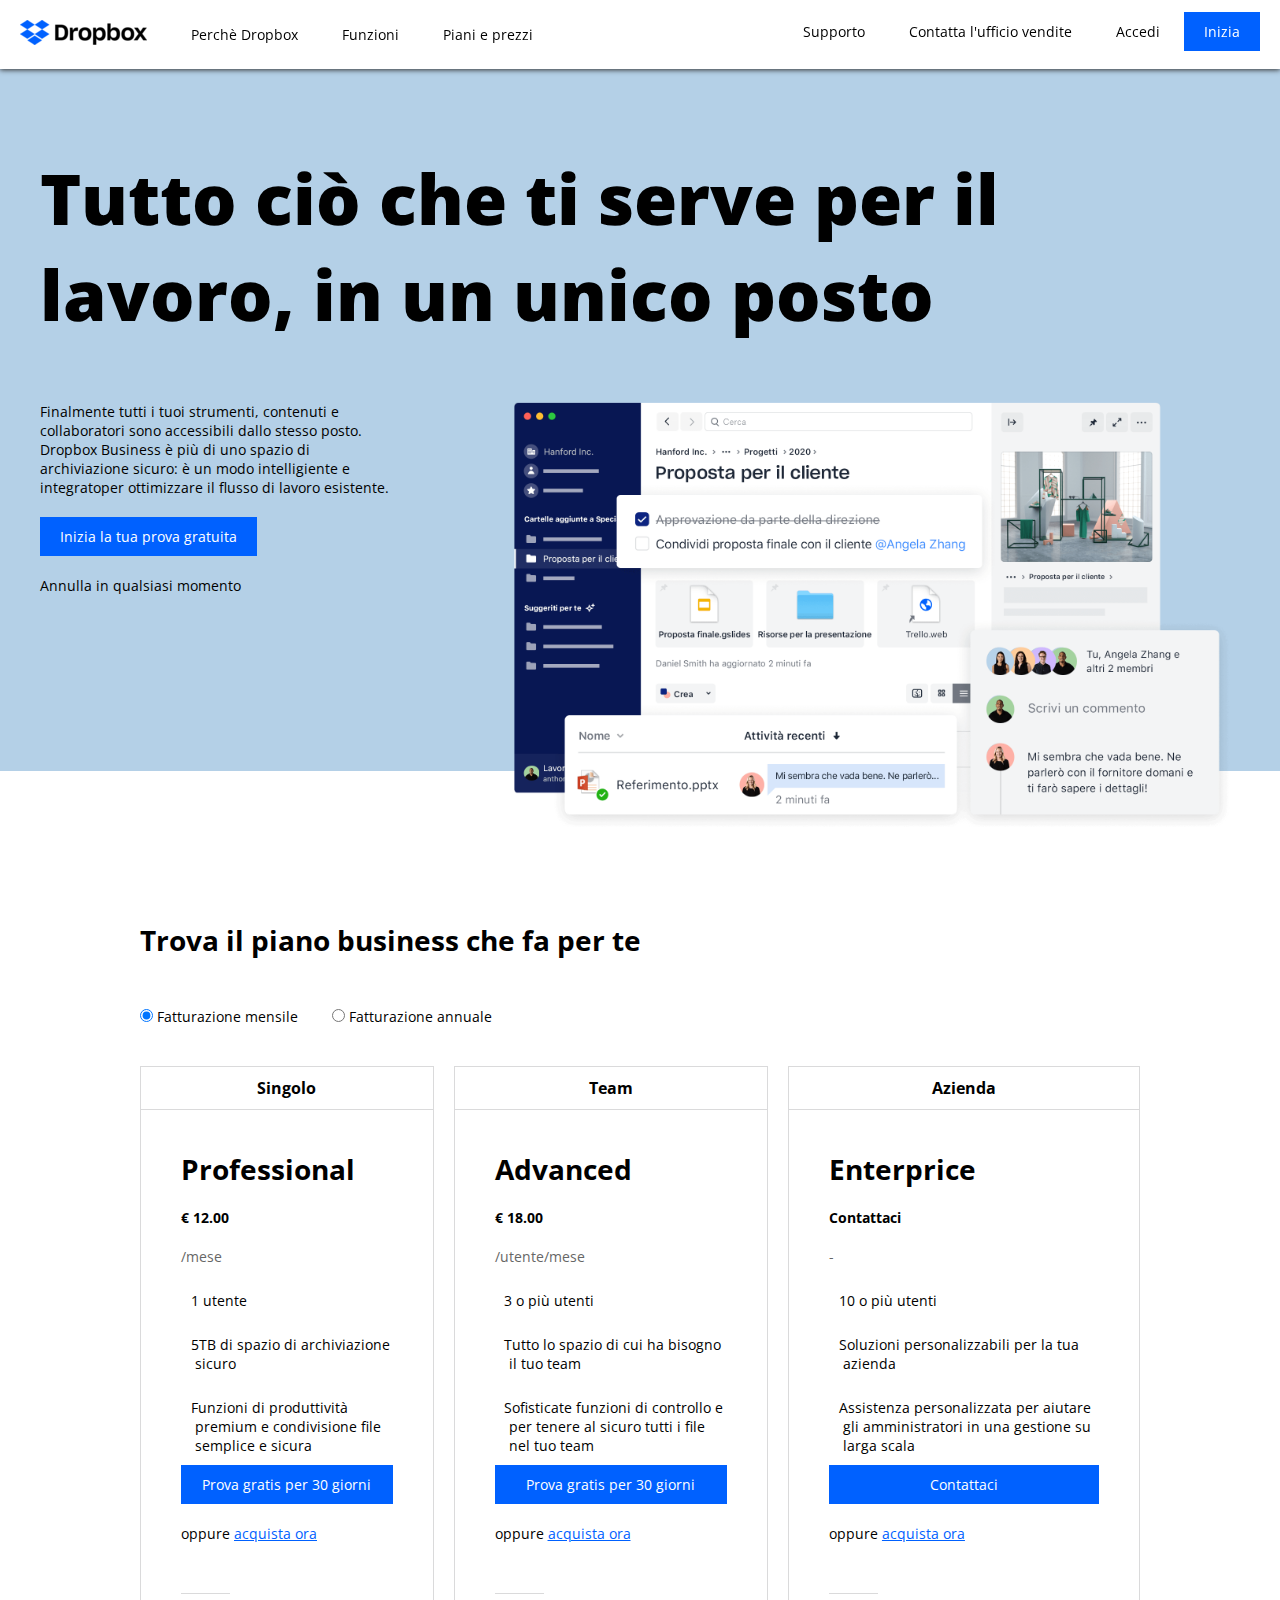
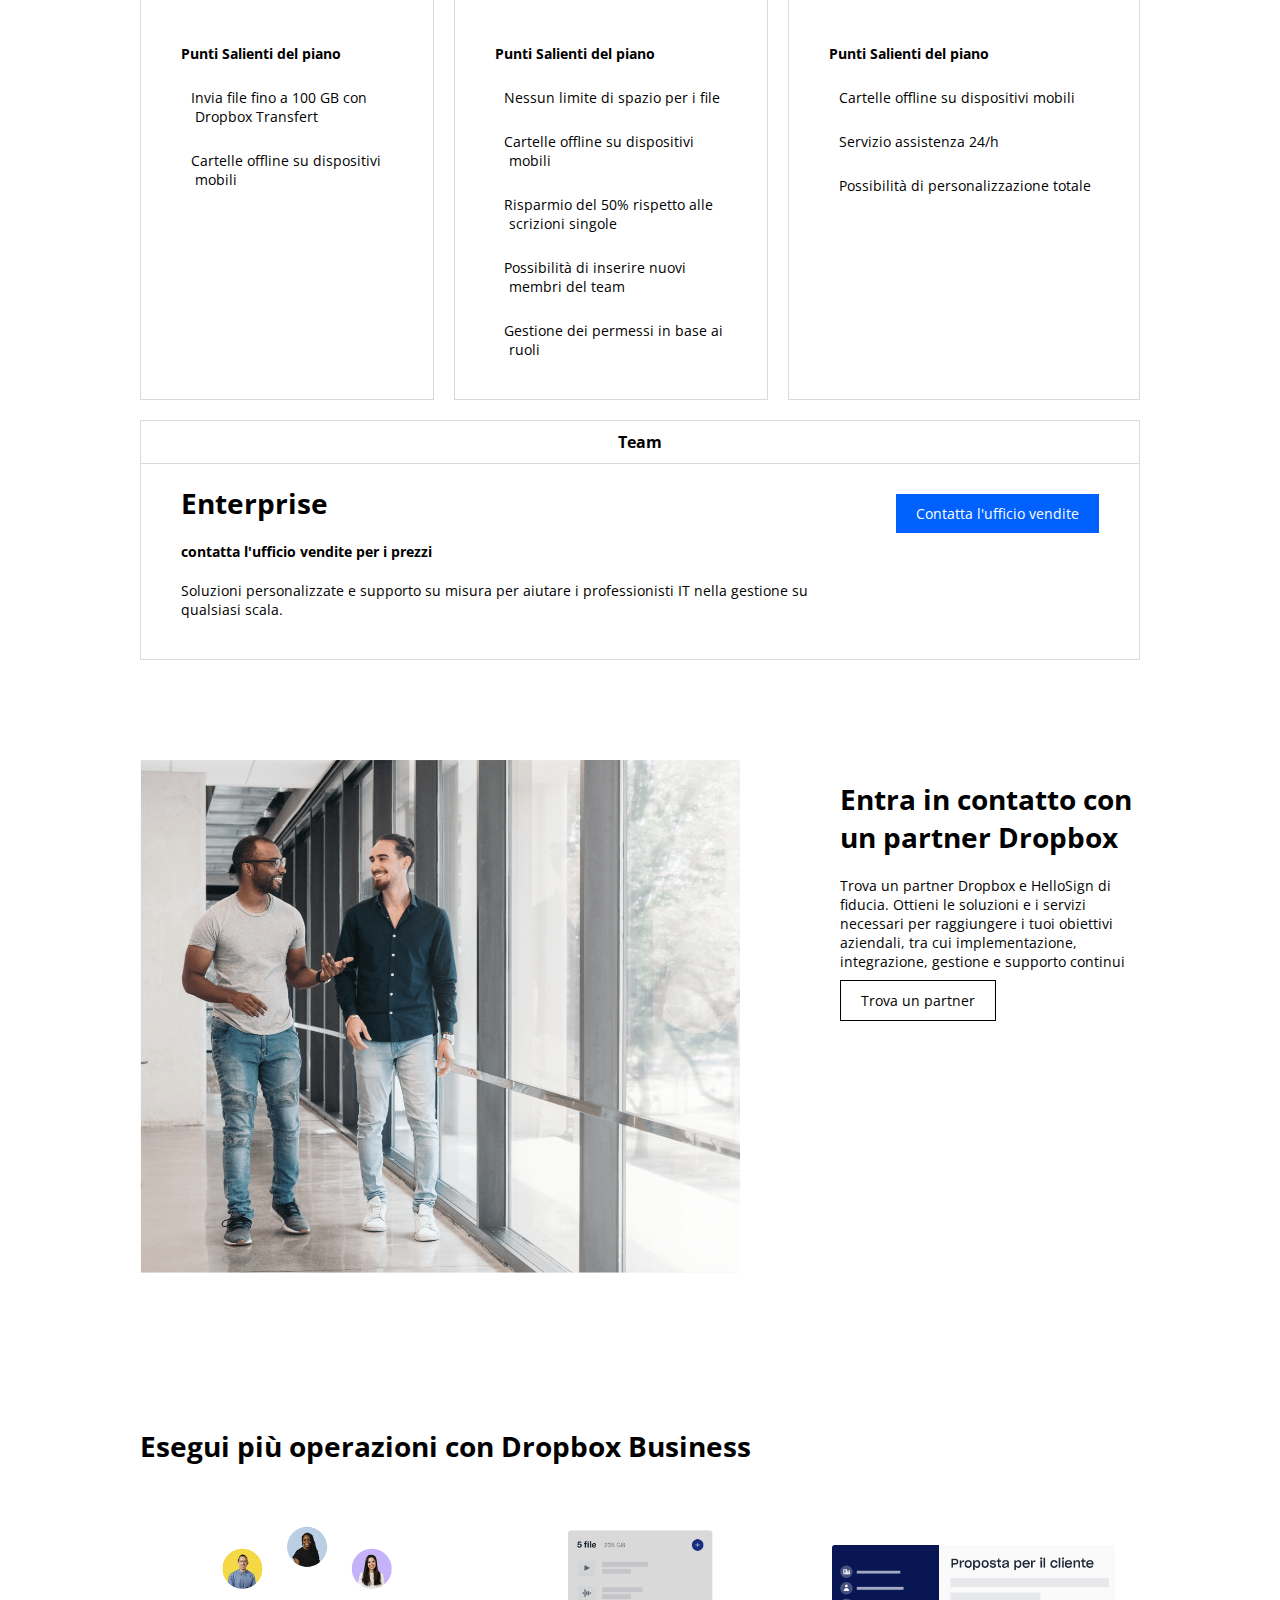
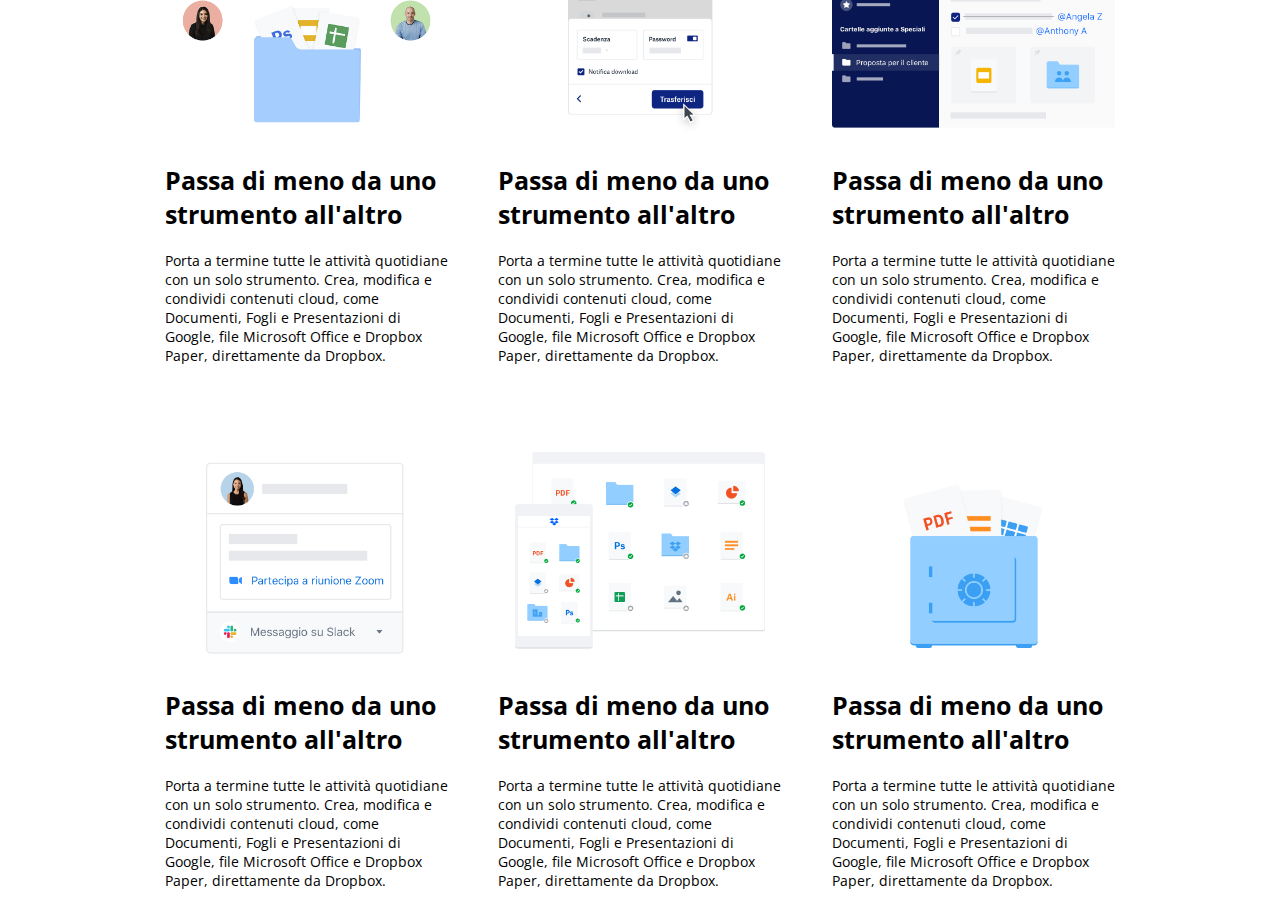
==== index.html @ 104b8f1f "second section completed" ====
<!DOCTYPE html>
<html lang="en">
<head>
    <meta charset="UTF-8">
    <meta name="viewport" content="width=device-width, initial-scale=1.0">
    <link rel="preconnect" href="https://fonts.googleapis.com">
<link rel="preconnect" href="https://fonts.gstatic.com" crossorigin>
<link href="https://fonts.googleapis.com/css2?family=Open+Sans:wght@400;500;700;800&display=swap" rel="stylesheet">
    <link rel="stylesheet" href="https://cdnjs.cloudflare.com/ajax/libs/font-awesome/6.4.2/css/all.min.css" integrity="sha512-z3gLpd7yknf1YoNbCzqRKc4qyor8gaKU1qmn+CShxbuBusANI9QpRohGBreCFkKxLhei6S9CQXFEbbKuqLg0DA==" crossorigin="anonymous" referrerpolicy="no-referrer" />
    <link rel="stylesheet" href="css/style.css">
    <title>Dropbox</title>
</head>

<body>
    <!-- header -->
    <header>
        <div class="head-wrapper f-row f-between">
            <!-- sezione sinistra dell'header -->
            <div>
                <a href="#" class="logo"><img src="img/logo-small.png" alt="Logo Dropbox"></a>
                <a href="#">Perchè Dropbox</a>
                <a href="#">Funzioni</a>
                <a href="#">Piani e prezzi</a>
            </div>       

            <!-- sezione destra dell'header -->
            <div>
                <a href="#">Supporto</a>
                <a href="#">Contatta l'ufficio vendite</a>
                <a href="#">Accedi</a>
                <a href="#" class="btn">Inizia</a>
            </div>
        </div>
    </header>

    <!-- main -->
    <main>
        <!-- hero -->
        <div class="hero-container">
            <div class="hero big-container">
                <!-- titolo -->
                <h1>
                    Tutto ciò che ti serve per il lavoro, in un unico posto
                </h1>
                <div class="f-row">
                    <!-- parte sinistra dell'hero -->
                    <div class="hero-left">
                        <p>
                            Finalmente tutti i tuoi strumenti, contenuti e collaboratori sono accessibili dallo stesso posto. Dropbox Business è più di uno spazio di archiviazione sicuro: è un modo intelligiente e integratoper ottimizzare il flusso di lavoro esistente.
                        </p>
                        <a href="#" class="btn">
                            Inizia la tua prova gratuita
                        </a><br>
                        <span>Annulla in qualsiasi momento</span><br>
                        <a href="#first-section" class="arrow"><i class="fa-solid fa-arrow-down"></i></a>
                    </div>
                    <!-- immagine -->
                    <div class="hero-right">
                        <img src="img/jumbo.png" alt="Screen Dropbox app">
                    </div>
                </div>
            </div>
        </div>
        <!-- prima section -->
        <section class="container mg-top" id="first-section">
            <h2>Trova il piano business che fa per te</h2>

            <input name="period" type="radio" id="mensile" checked>
            <label for="mensile">Fatturazione mensile</label>
            <input name="period" type="radio" id="annuale">
            <label for="annuale">Fatturazione annuale</label>

            <!-- piani di acquisto -->
            <div class="f-row f-between">
                <div class="piano-container">
                    <h3><i class="fa-solid fa-user"></i> Singolo</h3>
                    <div class="piano">
                        <h2>Professional</h2>
                        <strong>&euro; 12.00</strong>
                        <span class="text-grey">/mese</span>
                        <span class="indent"><i class="fa-solid fa-user"></i> 1 utente</span>
                        <span class="indent"><i class="fa-solid fa-folder"></i> 5TB di spazio di archiviazione sicuro</span>
                        <span class="indent"><i class="fa-solid fa-share-nodes"></i> Funzioni di produttività premium e condivisione file semplice e sicura</span>
                        <a href="#" class="btn">Prova gratis per 30 giorni</a>
                        <span class="bord-bot">oppure</span> <a href="#">acquista ora</a>
                        <strong class="salienti">Punti Salienti del piano</strong>
                        <ul>
                            <li class="indent"><i class="fa-solid fa-check"></i> Invia file fino a 100 GB con Dropbox Transfert</li>
                            <li class="indent"><i class="fa-solid fa-check"></i> Cartelle offline su dispositivi mobili</li>
                        </ul>
                    </div>
                </div>
                <div class="piano-container middle">
                    <h3><i class="fa-solid fa-users"></i> Team</h3>
                    <div class="piano">
                        <h2>Advanced</h2>
                        <strong>&euro; 18.00</strong>
                        <span class="text-grey">/utente/mese</span>
                        <span class="indent"><i class="fa-solid fa-users"></i> 3 o più utenti</span>
                        <span class="indent"><i class="fa-solid fa-folder"></i> Tutto lo spazio di cui ha bisogno il tuo team</span>
                        <span class="indent"><i class="fa-solid fa-share-nodes"></i> Sofisticate funzioni di controllo e per tenere al sicuro tutti i file nel tuo team</span>
                        <a href="#" class="btn">Prova gratis per 30 giorni</a>
                        <span class="bord-bot">oppure</span> <a href="#">acquista ora</a>
                        <strong class="salienti">Punti Salienti del piano</strong>
                        <ul>
                            <li class="indent"><i class="fa-solid fa-check"></i> Nessun limite di spazio per i file</li>
                            <li class="indent"><i class="fa-solid fa-check"></i> Cartelle offline su dispositivi mobili</li>
                            <li class="indent"><i class="fa-solid fa-check"></i> Risparmio del 50% rispetto alle scrizioni singole</li>
                            <li class="indent"><i class="fa-solid fa-check"></i> Possibilità di inserire nuovi membri del team</li>
                            <li class="indent"><i class="fa-solid fa-check"></i> Gestione dei permessi in base ai ruoli</li>
                        </ul>
                    </div>
                </div>
                <div class="piano-container">
                    <h3><i class="fa-solid fa-building"></i> Azienda</h3>
                    <div class="piano">
                        <h2>Enterprice</h2>
                        <strong>Contattaci</strong>
                        <span class="text-grey">-</span>
                        <span class="indent"><i class="fa-solid fa-user"></i> 10 o più utenti</span>
                        <span class="indent"><i class="fa-solid fa-folder"></i> Soluzioni personalizzabili per la tua azienda</span>
                        <span class="indent"><i class="fa-solid fa-share-nodes"></i> Assistenza personalizzata per aiutare gli amministratori in una gestione su larga scala</span>
                        <a href="#" class="btn">Contattaci</a>
                        <span class="bord-bot">oppure</span> <a href="#">acquista ora</a>
                        <strong class="salienti">Punti Salienti del piano</strong>
                        <ul>
                            <li class="indent"><i class="fa-solid fa-check"></i> Cartelle offline su dispositivi mobili</li>
                            <li class="indent"><i class="fa-solid fa-check"></i> Servizio assistenza 24/h</li>
                            <li class="indent"><i class="fa-solid fa-check"></i> Possibilità di personalizzazione totale</li>
                        </ul>
                    </div>
                </div>
            </div>
            <div class="piano-container long-piano-container">
                <h3><i class="fa-solid fa-building"></i> Team</h3>
                <div class="piano long-piano">
                    <div class="f-row">
                        <div class="left-between">
                            <h2>Enterprise</h2>
                            <strong>contatta l'ufficio vendite per i prezzi</strong>
                            <p>Soluzioni personalizzate e supporto su misura per aiutare i professionisti IT nella gestione su qualsiasi scala.</p>
                        
                        </div>
                        <a href="#" class="btn" id="team-btn">Contatta l'ufficio vendite</a>
                    </div>
                    
                </div>
            </div>

            <div class="first-sec-bottom f-row f-between">
                <div class="img-cont">
                    <img src="img/partner.png" alt="partner">
                </div>

                <div class="text-cont">
                    <h3>Entra in contatto con un partner Dropbox</h3>
                    <p>Trova un partner Dropbox e HelloSign di fiducia. Ottieni le soluzioni e i servizi necessari per raggiungere i tuoi obiettivi aziendali, tra cui implementazione, integrazione, gestione e supporto continui</p>
                    <a href="#" class="white-btn">Trova un partner</a>
                </div>
            </div>
        </section>
        <!-- seconda section -->
        <section class="container mg-top" id="second-section">
            <h2>Esegui più operazioni con Dropbox Business</h2>

            <div class="f-row f-center">
                <div class="card-container">
                    <div class="card">
                        <img src="img/business-feature-switching-tools.png" alt="immagine più strumenti">
                        <h3>Passa di meno da uno strumento all'altro</h3>
                        <p>Porta a termine tutte le attività quotidiane con un solo strumento. Crea, modifica e condividi contenuti cloud, come Documenti, Fogli e Presentazioni di Google, file Microsoft Office e Dropbox Paper, direttamente da Dropbox.</p>
                    </div>
                </div>
                <div class="card-container">
                    <div class="card">
                        <img src="img/business-feature-send-files-it.png" alt="immagine invio file">
                        <h3>Passa di meno da uno strumento all'altro</h3>
                        <p>Porta a termine tutte le attività quotidiane con un solo strumento. Crea, modifica e condividi contenuti cloud, come Documenti, Fogli e Presentazioni di Google, file Microsoft Office e Dropbox Paper, direttamente da Dropbox.</p>
                    </div>
                </div>
                <div class="card-container">
                    <div class="card">
                        <img src="img/business-feature-coordinate-it.png" alt="immagine funzionalità">
                        <h3>Passa di meno da uno strumento all'altro</h3>
                        <p>Porta a termine tutte le attività quotidiane con un solo strumento. Crea, modifica e condividi contenuti cloud, come Documenti, Fogli e Presentazioni di Google, file Microsoft Office e Dropbox Paper, direttamente da Dropbox.</p>
                    </div>
                </div>
                <div class="card-container">
                    <div class="card">
                        <img src="img/business-feature-integrations-it.png" alt="immagine integrazione">
                        <h3>Passa di meno da uno strumento all'altro</h3>
                        <p>Porta a termine tutte le attività quotidiane con un solo strumento. Crea, modifica e condividi contenuti cloud, come Documenti, Fogli e Presentazioni di Google, file Microsoft Office e Dropbox Paper, direttamente da Dropbox.</p>
                    </div>
                </div>
                <div class="card-container">
                    <div class="card">
                        <img src="img/business-feature-multi-device.png" alt="immagine più dispositivi">
                        <h3>Passa di meno da uno strumento all'altro</h3>
                        <p>Porta a termine tutte le attività quotidiane con un solo strumento. Crea, modifica e condividi contenuti cloud, come Documenti, Fogli e Presentazioni di Google, file Microsoft Office e Dropbox Paper, direttamente da Dropbox.</p>
                    </div>
                </div>
                <div class="card-container">
                    <div class="card">
                        <img src="img/business-feature-security.png" alt="immagine sicurezza">
                        <h3>Passa di meno da uno strumento all'altro</h3>
                        <p>Porta a termine tutte le attività quotidiane con un solo strumento. Crea, modifica e condividi contenuti cloud, come Documenti, Fogli e Presentazioni di Google, file Microsoft Office e Dropbox Paper, direttamente da Dropbox.</p>
                    </div>
                </div>
            </div>
        </section>
    </main>

    <footer>

    </footer>
</body>

</html>
---- css/style.css ----
:root{
    --color-button: #0061ff ;
    --color-button-hover: #0057e5;
    --color-white: #fff ;
    --color-white-hover: #f2eee8 ;
    --color-black: #000 ;
    --color-secondary: #b4d0e7 ;

    /* color companies */

    --color--comp-1: #a2d39b ;
    --color-comp-1-bord: #d1e9cd ;
    --color--comp-2: #61082b ;
    --color--comp-2-bord: #d3115c ;
    --color--comp-3: #0093ce ;
    --color--comp-3-bord: #00aef4 ;
    --color--comp-4: #ff1c1c ;
    --color--comp-4-bord: #b21313 ;
    --color--comp-5: #d5001f ;
    --color--comp-5-bord: #d5001f ;
    --color--comp-6: #b4d0e7 ;
    --color--comp-6-bord: #8ca2b3 ;
    --color--comp-7: #0d2481 ;
    --color--comp-7-bord: #0d2481 ;
    --color--comp-8: #ffd830 ;
    --color--comp-8-bord: #ccac26 ;
}

*{
    margin: 0;
    padding: 0;
    box-sizing: border-box;
}

html{
    scroll-behavior: smooth;
}

/* flex utility */

.f-row{
    display: flex;
    flex-flow: row wrap;
}

.f-column{
    display: flex;
    flex-flow: column wrap;
}

.f-between{
    justify-content: space-between;
}

.f-center{
    justify-content: center;
    align-items: center;
    align-content: center;
}

.f-start{
    align-items: flex-start;
    align-content: flex-start;
}

/* content utility */

body{
    font-family: 'Open Sans', sans-serif;
    font-size: 14px;
    color: var(--color-black);
}

.big-container{
    max-width: 1200px;
    margin: 0 auto;
}

.container{
    max-width: 1000px;
    margin: 0 auto;
}

.btn{
    padding: 10px 20px;
    background-color: var(--color-button);
    color: var(--color-white);
}

.white-btn{
    padding: 10px 20px;
    background-color: var(--color-white);
    color: var(--color-black);
    border: 1px solid var(--color-black);
}

.white-btn:hover{
    background-color: var(--color-white-hover);
}

.btn:hover{
    background-color: var(--color-button-hover);
}

a{
    cursor: pointer;
    text-decoration: none;
}

/* content */

/* header */

.head-wrapper{
    position: fixed;
    top: 0;
    padding: 20px;
    background-color: var(--color-white);
    width: 100%;
    z-index: 1000;
    box-shadow: 0 1px 5px rgb(51, 51, 51);
}

.logo:hover{
    background-color: var(--color-white);
}

.logo{
    vertical-align: middle;
    padding-left: 0;
}

header a {
    vertical-align: middle;
    color: var(--color-black);
    padding: 10px 20px;
}

header a:hover{
    background-color: var(--color-white-hover);
}

/* main */

.mg-top{
    margin-top: 150px;
}

/* inizio hero */

.hero-container{
    padding-top: 150px;
    background-color: var(--color-secondary);
}

.hero h1{
    font-size: 5em;
    font-weight: 800;
}

.hero-left{
    width: 30%;
    position: relative;
}

.hero-right{
    width: 70%;
    text-align: right;
}

.hero img{
    width: 90%;
    position: relative;
    top: 60px;
}

.hero p{
    padding: 60px 0 30px;
}

.hero span{
    display: block;
    margin-top: 30px;
}

.arrow{
    font-size: 3em;
    color: var(--color-black);
    position: absolute;
    left: 0;
    bottom: 0;
}

/* fine hero */

/* inizio prima section */

    section h2{
        font-size: 2em;
    }

    #first-section input{
        margin-top: 50px;
    }

    #first-section label{
        padding-right: 30px;
        padding-bottom: 40px;
        display: inline-block;
    }

    #first-section>div{
        flex-wrap: nowrap;
    }

    .piano{
        padding: 20px 40px 40px 40px;
    }

    .piano-container{
        border: 1px solid #dadadb;
    }

    .piano-container.middle{
        margin: 0 20px;
    }

    .piano-container h3{
        border-bottom: 1px solid #dadadb;    
        text-align: center;
        padding: 10px;
    }

    .piano *, .piano .btn{
        display: block;
        padding-top: 20px;
    }

    .piano .btn{
        padding-top: 10px;
        margin-top: 10px;
    }

    .piano li i{
        color: var(--color-button);
    }

    .piano .text-grey{
        color: #666;
    }

    .piano .indent{
        text-indent: -0.6em;
        padding-left: 1em;
    }

    .piano ul{
        padding: 0;
    }

    .piano i, .bord-bot{
        display: inline-block;
    }

    .piano a{
        display: inline-block;
        text-decoration: underline;
        color: var(--color-button);
    }

    .piano .btn{
        color: var(--color-white);
        text-align: center;
        text-decoration: none;
    }

    .piano .bord-bot{
        border-bottom: 1px solid #dadadb;
        padding-bottom: 50px;
    }

    .piano .salienti{
        margin-top: 30px;
    }

    #team-btn{
        display: inline-block;
    }

    .piano .f-row{
        display: flex;
        justify-content: space-between;
        align-items: flex-start;
        align-content: flex-start;
    }

    .long-piano-container{
        margin: 20px 0;
    }

    .long-piano h2, .long-piano div{
        padding-top: 0;
    }

    .long-piano .left-between{
        width: 70%;
    }

    .first-sec-bottom{
        margin-top: 100px;
    }

    .first-sec-bottom .img-cont{
        width: 60%;
    }

    .first-sec-bottom .text-cont{
        width: 30%;
    }

    .first-sec-bottom img{
        width: 100%;
    }

    .first-sec-bottom h3{
        font-size: 2em;
    }

    .first-sec-bottom .text-cont *{
        margin: 20px 0;
    }

/* fine prima section */

/* inizio seconda section */

#second-section .card-container{
    width: calc(100% / 3);
    padding: 25px;
    min-width: 320px;
}

#second-section .card *{
    margin-top: 20px;
}

#second-section .card img{
    width: 100%;
}

#second-section .card h3{
    font-size: 1.8em;
}

/* fine seconda section */

/* footer */
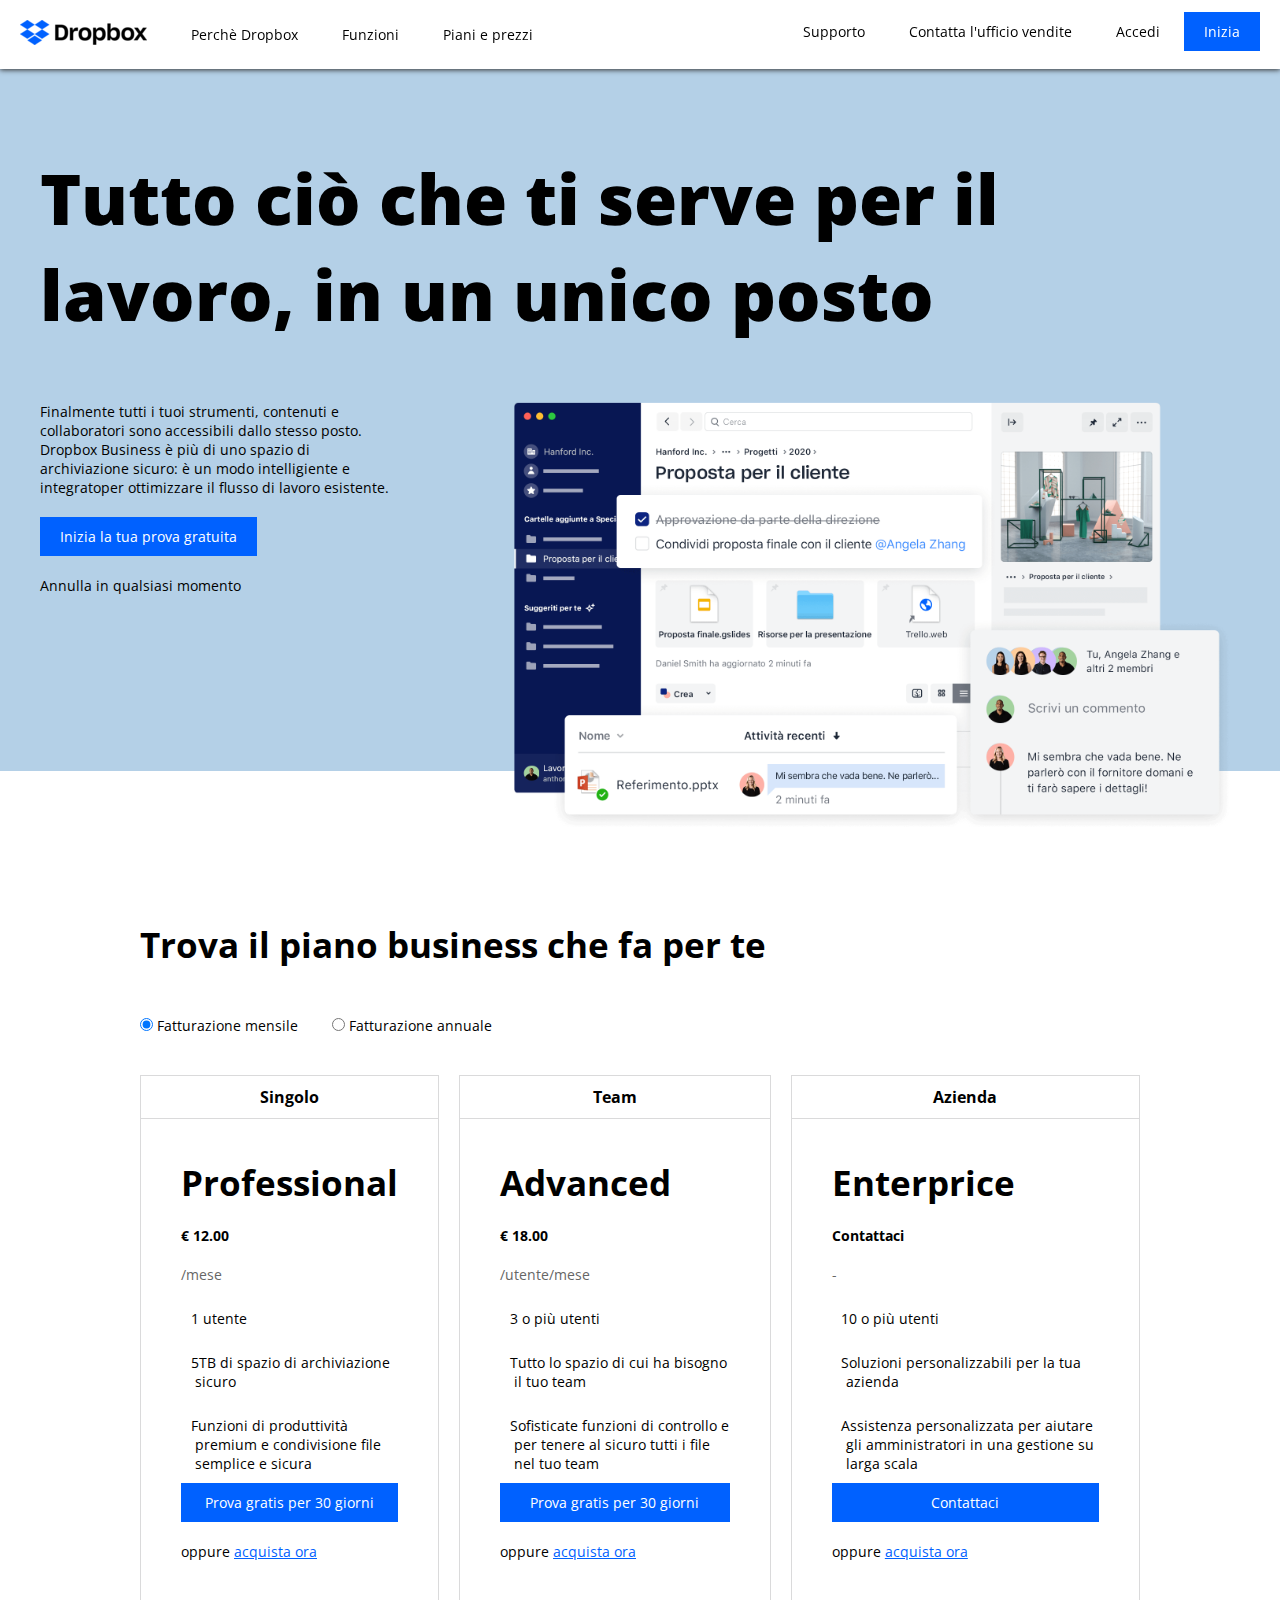
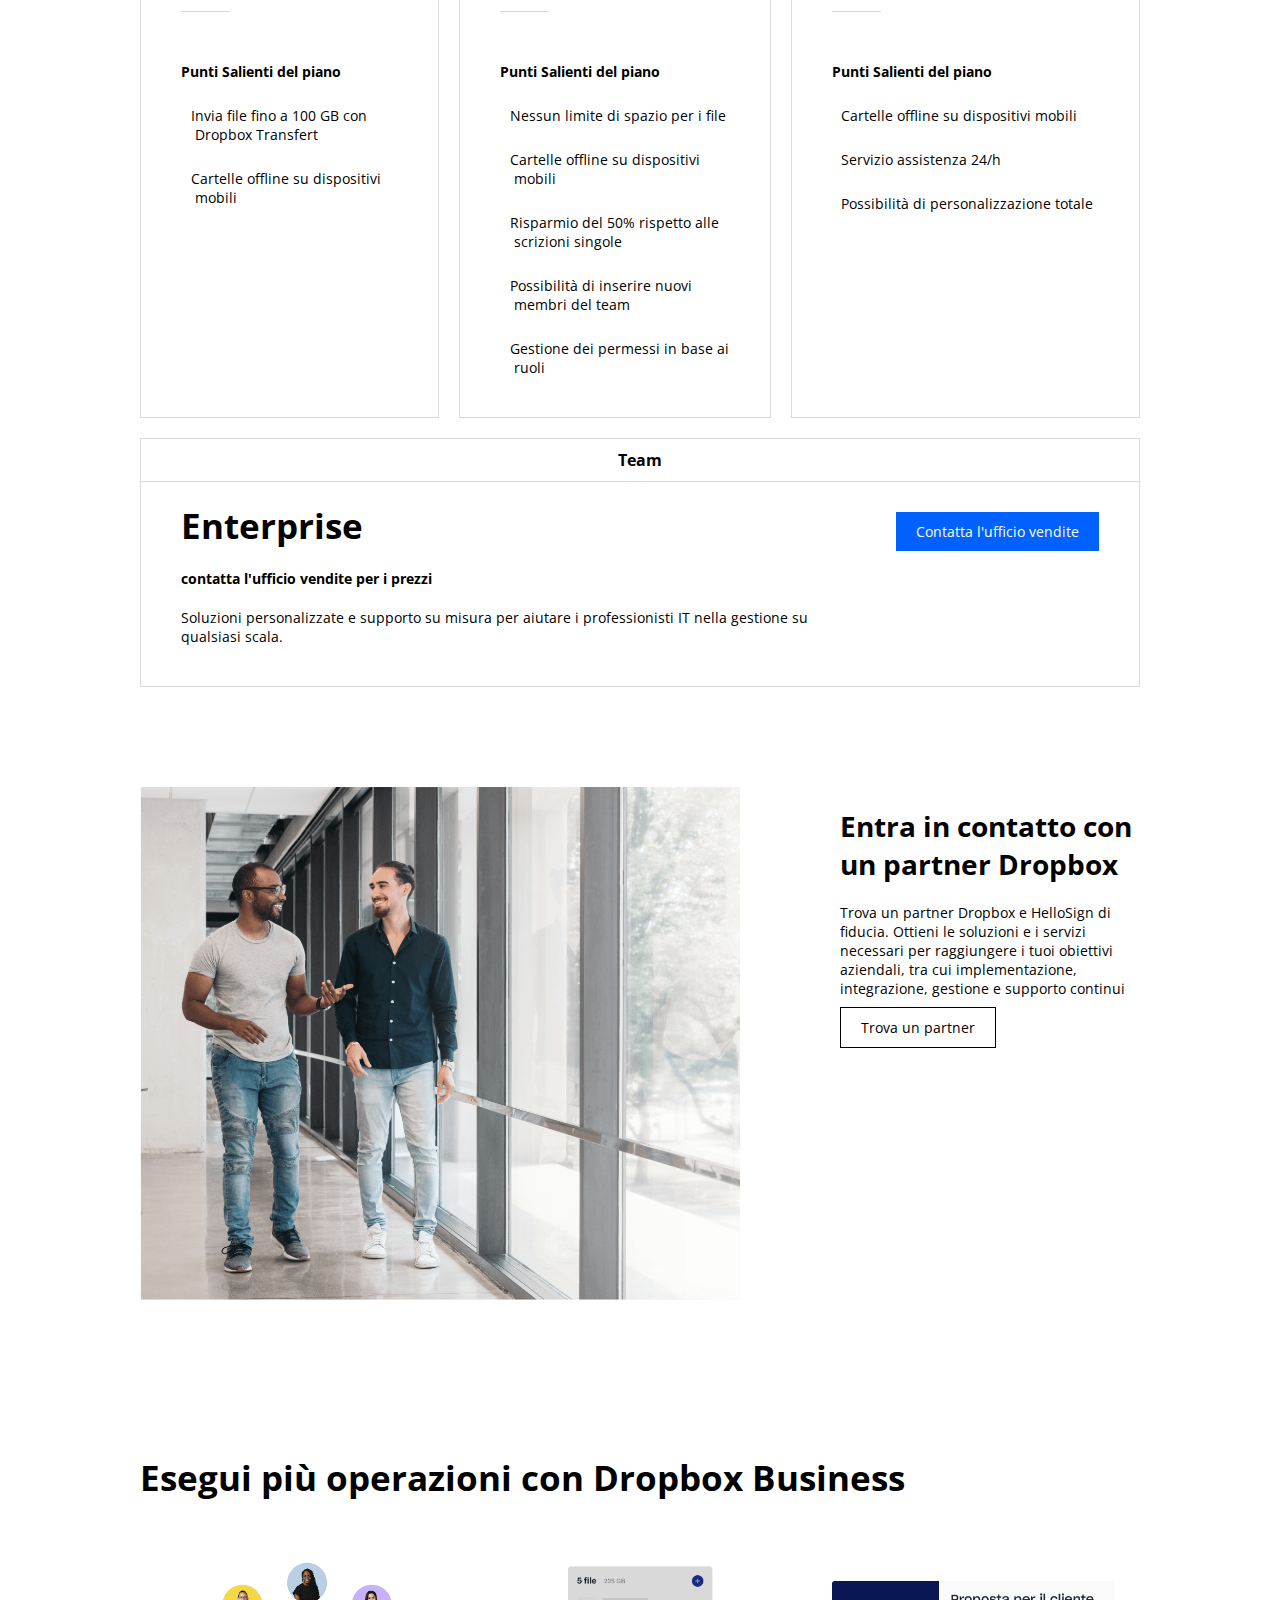
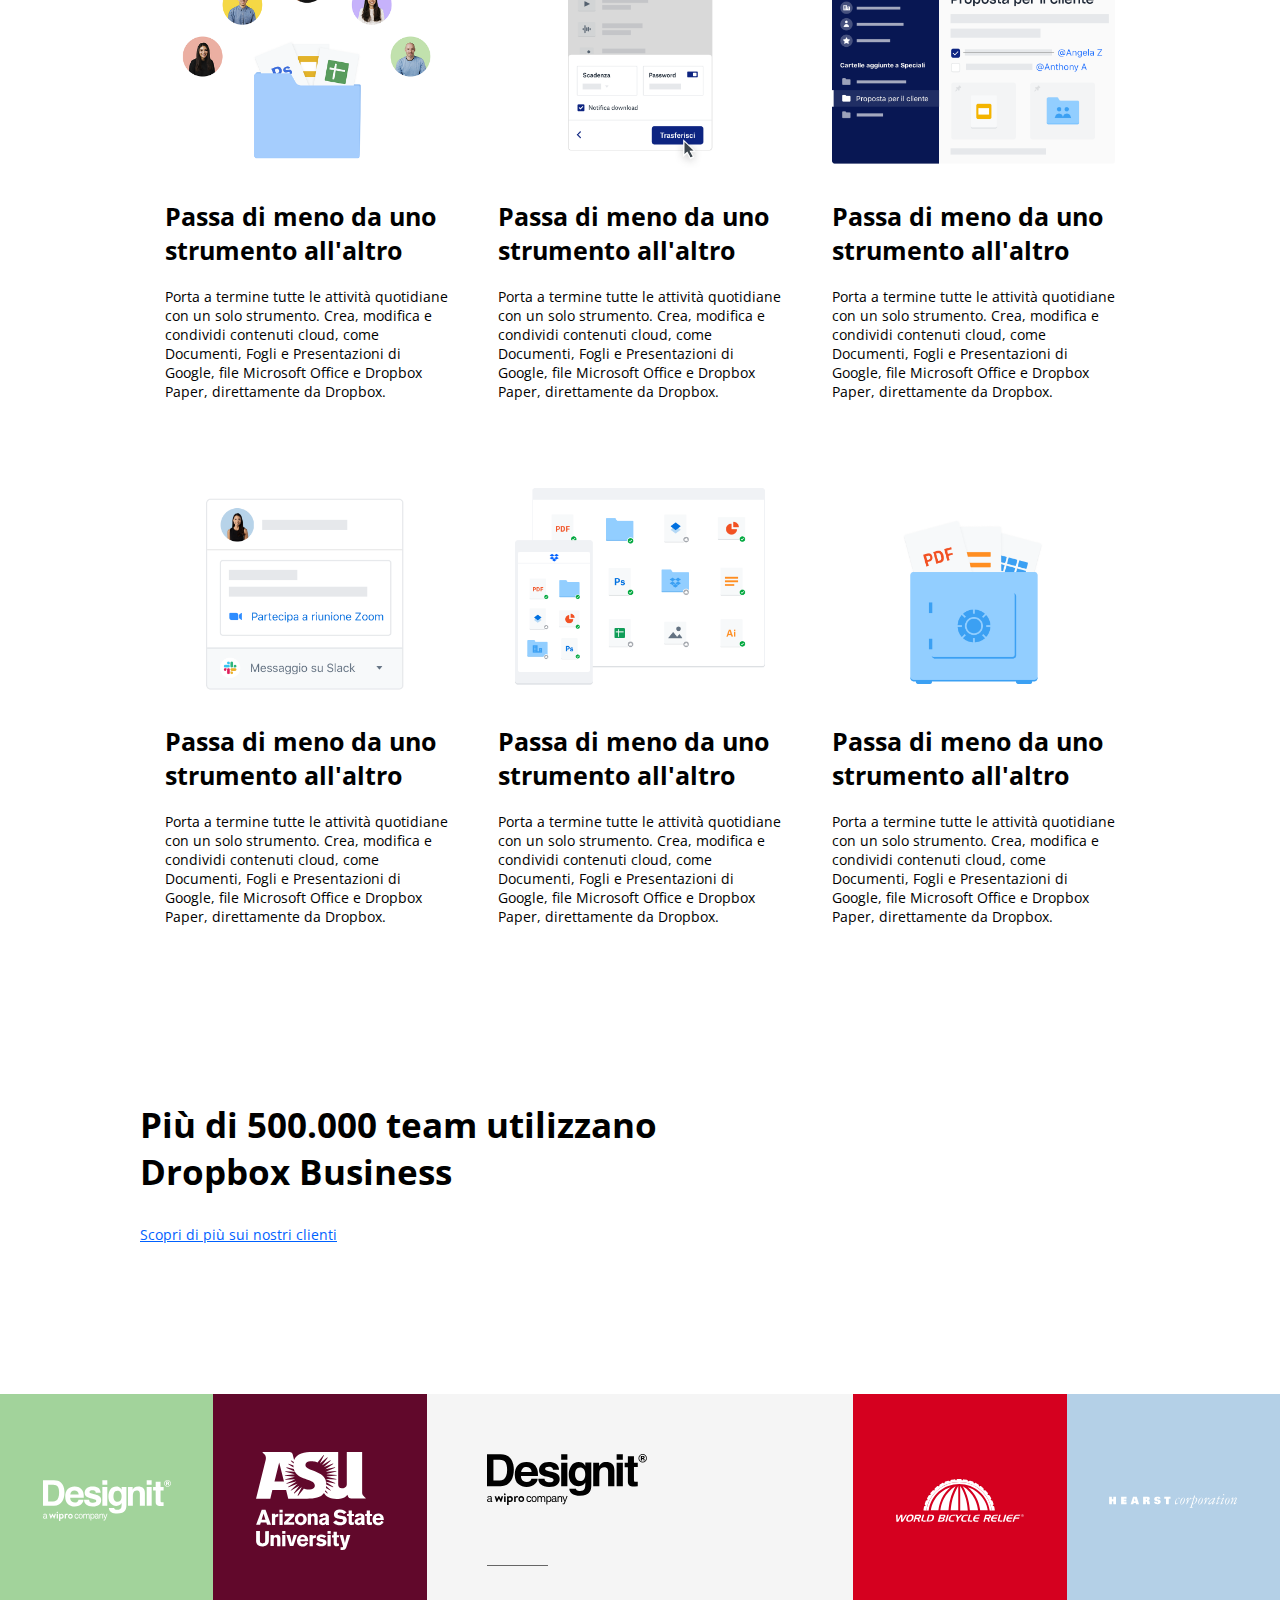
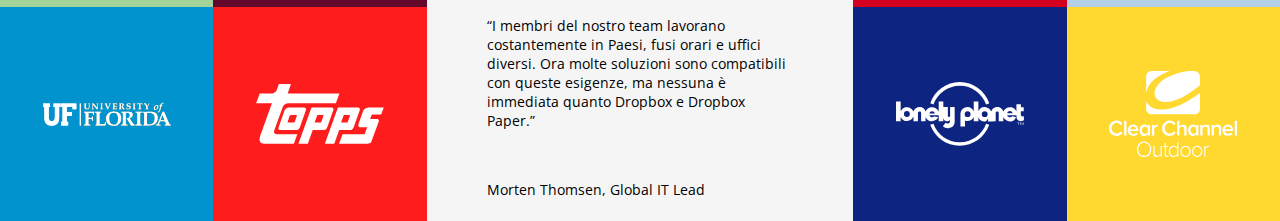
==== commit 9abdbd9c: "fourth section completed" ====
--- a/index.html
+++ b/index.html
@@ -208,6 +208,35 @@
                 </div>
             </div>
         </section>
+        <!-- terza section -->
+        <section class="container mg-top" id="third-section">
+            <h2>Più di 500.000 team utilizzano Dropbox Business</h2>
+
+            <a href="#fourth-section">Scopri di più sui nostri clienti</a>
+        </section>
+        <!-- quarta section (quella coi quadratoni) -->
+        <section class="mg-top" id="fourth-section">
+            <div class="f-row f-center">
+                <div class="comp-wrapper f-row">
+                    <div class="company f-row f-center" id="comp-1"><img src="img/designit.svg" alt="designit logo"></div>
+                    <div class="company f-row f-center" id="comp-2"><img src="img/arizona_state_university.svg" alt="ASU logo"></div>
+                    <div class="company f-row f-center" id="comp-3"><img src="img/university_of_florida.svg" alt="UF logo"></div>
+                    <div class="company f-row f-center" id="comp-4"><img src="img/topps.svg" alt="topps logo"></div>
+                </div>
+                <div class="comp-wrapper comp-center">
+                    <h2><img src="img/designit.svg" alt="Logo compagnia"></h2>
+                    <div class="hr"></div>
+                    <p>“I membri del nostro team lavorano costantemente in Paesi, fusi orari e uffici diversi. Ora molte soluzioni sono compatibili con queste esigenze, ma nessuna è immediata quanto Dropbox e Dropbox Paper.”</p>
+                    <span>Morten Thomsen, Global IT Lead</span>
+                </div>
+                <div class="comp-wrapper f-row">
+                    <div class="company f-row f-center" id="comp-5"><img src="img/world_bicycle_relief.svg" alt="world_bicycle_relief logo"></div>
+                    <div class="company f-row f-center" id="comp-6"><img src="img/hearst_corp.svg" alt="hearst_corp logo"></div>
+                    <div class="company f-row f-center" id="comp-7"><img src="img/lonely_planet.svg" alt="lonely_planet logo"></div>
+                    <div class="company f-row f-center" id="comp-8"><img src="img/clear_channel.svg" alt="clear_channel"></div>
+                </div>
+            </div>
+        </section>
     </main>
 
     <footer>
--- a/css/style.css
+++ b/css/style.css
@@ -17,11 +17,11 @@
     --color--comp-4: #ff1c1c ;
     --color--comp-4-bord: #b21313 ;
     --color--comp-5: #d5001f ;
-    --color--comp-5-bord: #d5001f ;
+    --color--comp-5-bord: #880013 ;
     --color--comp-6: #b4d0e7 ;
     --color--comp-6-bord: #8ca2b3 ;
     --color--comp-7: #0d2481 ;
-    --color--comp-7-bord: #0d2481 ;
+    --color--comp-7-bord: #050e34 ;
     --color--comp-8: #ffd830 ;
     --color--comp-8-bord: #ccac26 ;
 }
@@ -146,6 +146,10 @@
     margin-top: 150px;
 }
 
+main h2{
+    font-size: 2.5em;
+}
+
 /* inizio hero */
 
 .hero-container{
@@ -195,10 +199,6 @@
 
 /* inizio prima section */
 
-    section h2{
-        font-size: 2em;
-    }
-
     #first-section input{
         margin-top: 50px;
     }
@@ -354,4 +354,134 @@
 
 /* fine seconda section */
 
+/* inizio terza section */
+
+#third-section h2{
+    width: 60%;
+}
+
+#third-section a{
+    color: var(--color-button);
+    text-decoration: underline;
+    padding-top: 30px;
+    display: block;
+}
+
+/* fine terza section */
+
+/* inizio quarta section */
+
+#fourth-section .comp-wrapper{
+    width: calc(100% / 3);
+    height: calc(100vw / 3);
+}
+
+#fourth-section .company{
+    width: 50%;
+    height: 50%;
+}
+
+#fourth-section .company img{
+    width: 60%;
+    fill: var(--color-white);
+}
+
+#fourth-section .company img{
+    filter: invert(100%)
+}
+
+#fourth-section .company:hover{
+  cursor: pointer;
+}
+/* colori compagnie (con hover) */
+
+.company#comp-1{
+    background-color: var(--color--comp-1);
+}
+
+.company#comp-1:hover{
+    border: 10px solid var(--color-comp-1-bord);
+}
+ 
+.company#comp-2{
+    background-color: var(--color--comp-2);
+}
+
+.company#comp-2:hover{
+    border: 10px solid var(--color--comp-2-bord);
+}
+ 
+.company#comp-3{
+    background-color: var(--color--comp-3);
+}
+
+.company#comp-3:hover{
+    border: 10px solid var(--color--comp-3-bord);
+}
+ 
+.company#comp-4{
+    background-color: var(--color--comp-4);
+}
+
+.company#comp-4:hover{
+    border: 10px solid var(--color--comp-4-bord);
+}
+ 
+.company#comp-5{
+    background-color: var(--color--comp-5);
+}
+
+.company#comp-5:hover{
+    border: 10px solid var(--color--comp-5-bord);
+}
+ 
+.company#comp-6{
+    background-color: var(--color--comp-6);
+}
+
+.company#comp-6:hover{
+    border: 10px solid var(--color--comp-6-bord);
+}
+ 
+.company#comp-7{
+    background-color: var(--color--comp-7);
+}
+
+.company#comp-7:hover{
+    border: 10px solid var(--color--comp-7-bord);
+}
+ 
+.company#comp-8{
+    background-color: var(--color--comp-8);
+}
+
+.company#comp-8:hover{
+    border: 10px solid var(--color--comp-8-bord);
+}
+
+/* fine colori compagnie */
+
+#fourth-section .comp-center{
+    padding: 60px;
+    background-color: #f5f5f5;
+    overflow-y: auto;
+}
+
+#fourth-section .comp-center img{
+    width: 50%;
+    margin-bottom: 50px;
+    min-width: 160px;
+}
+
+#fourth-section .comp-center p{
+    padding: 50px 0;
+}
+
+#fourth-section .hr{
+    width: 20%;
+    border-bottom: 1px solid #666;
+}
+
+/* fine quarta section */
+
 /* footer */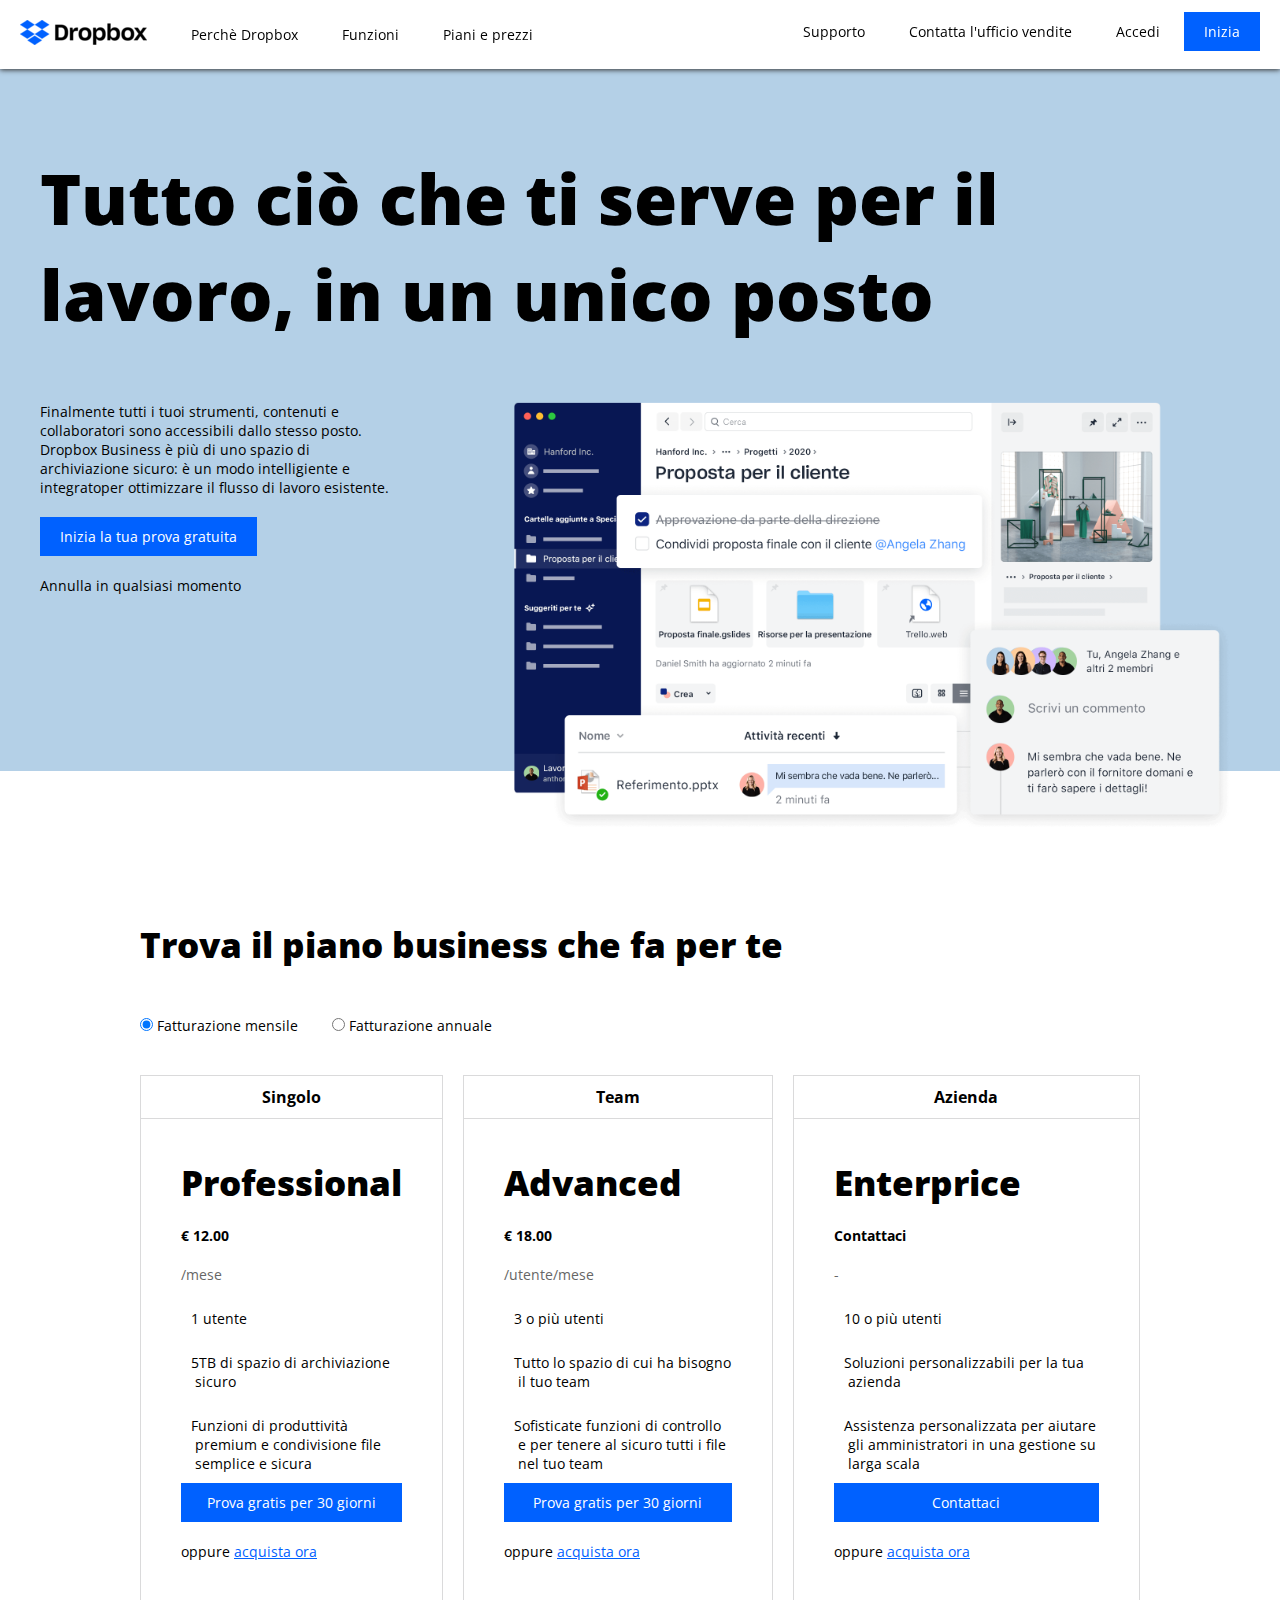
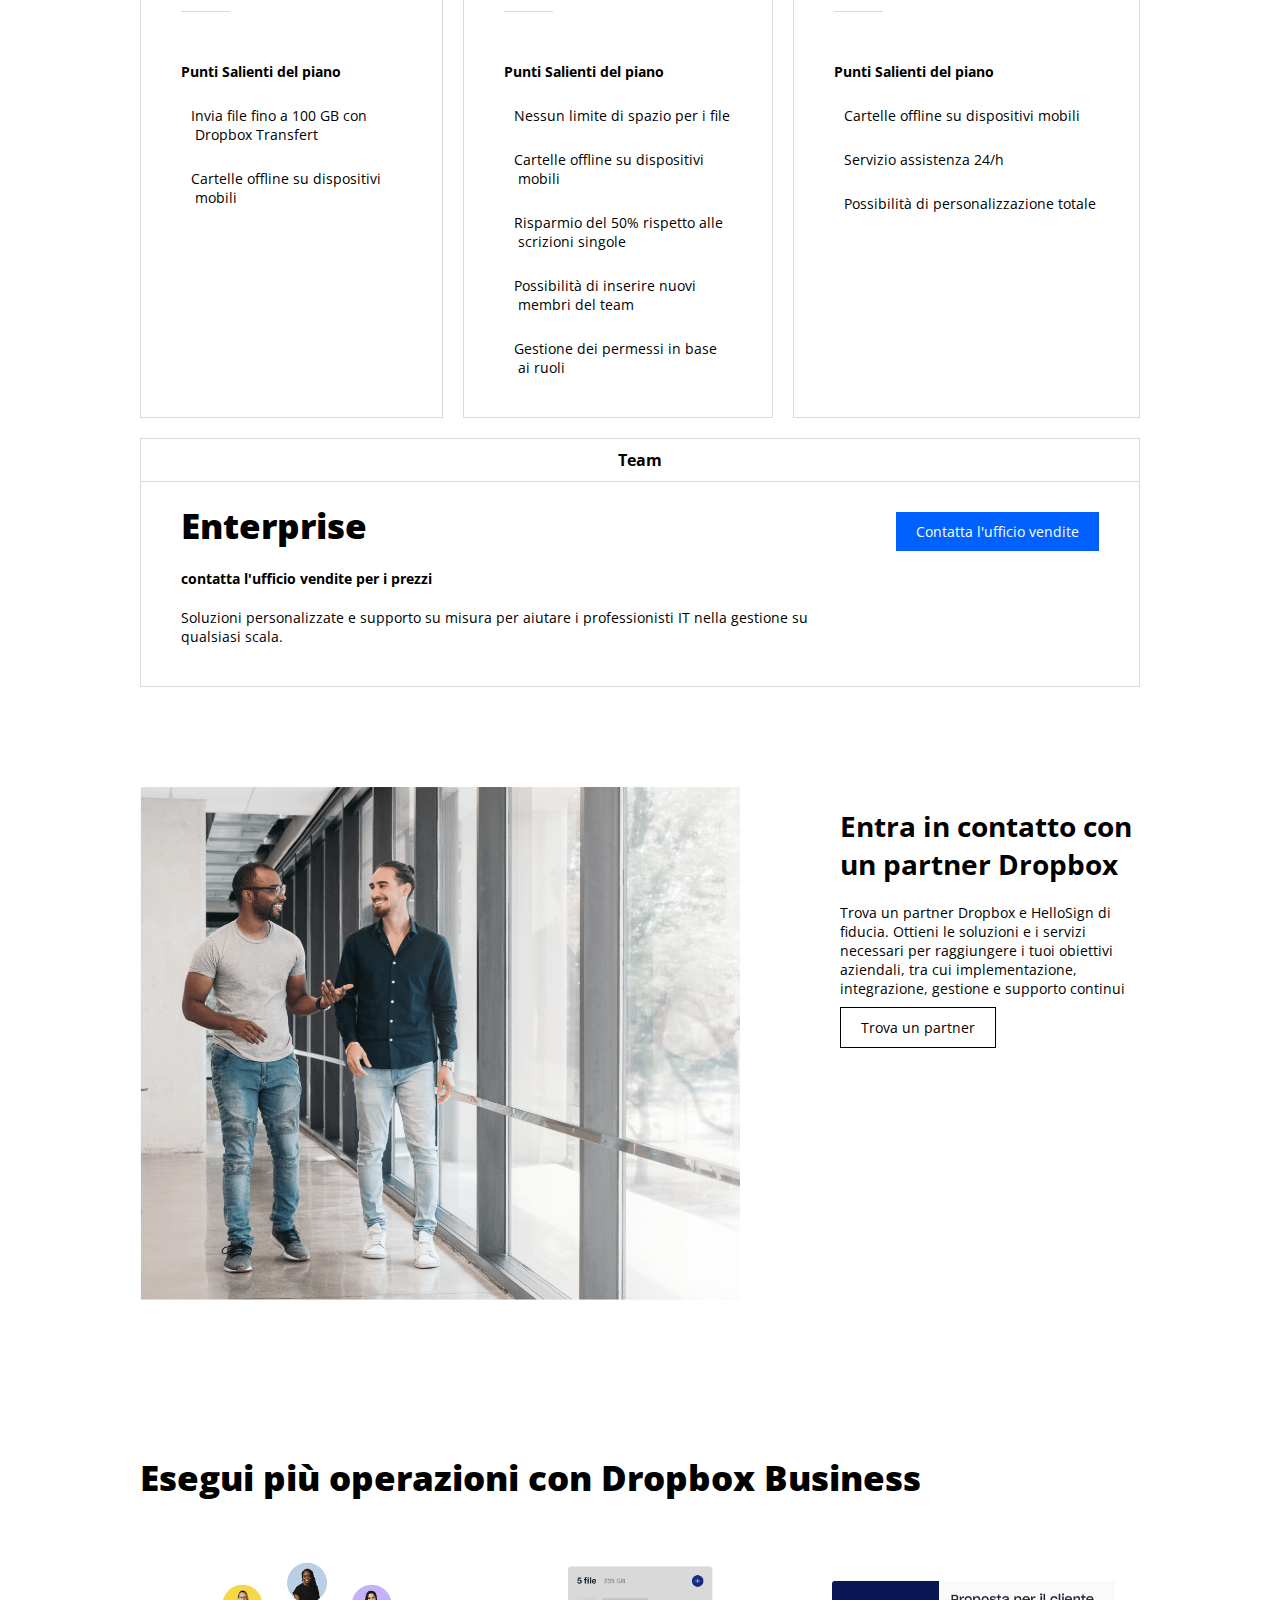
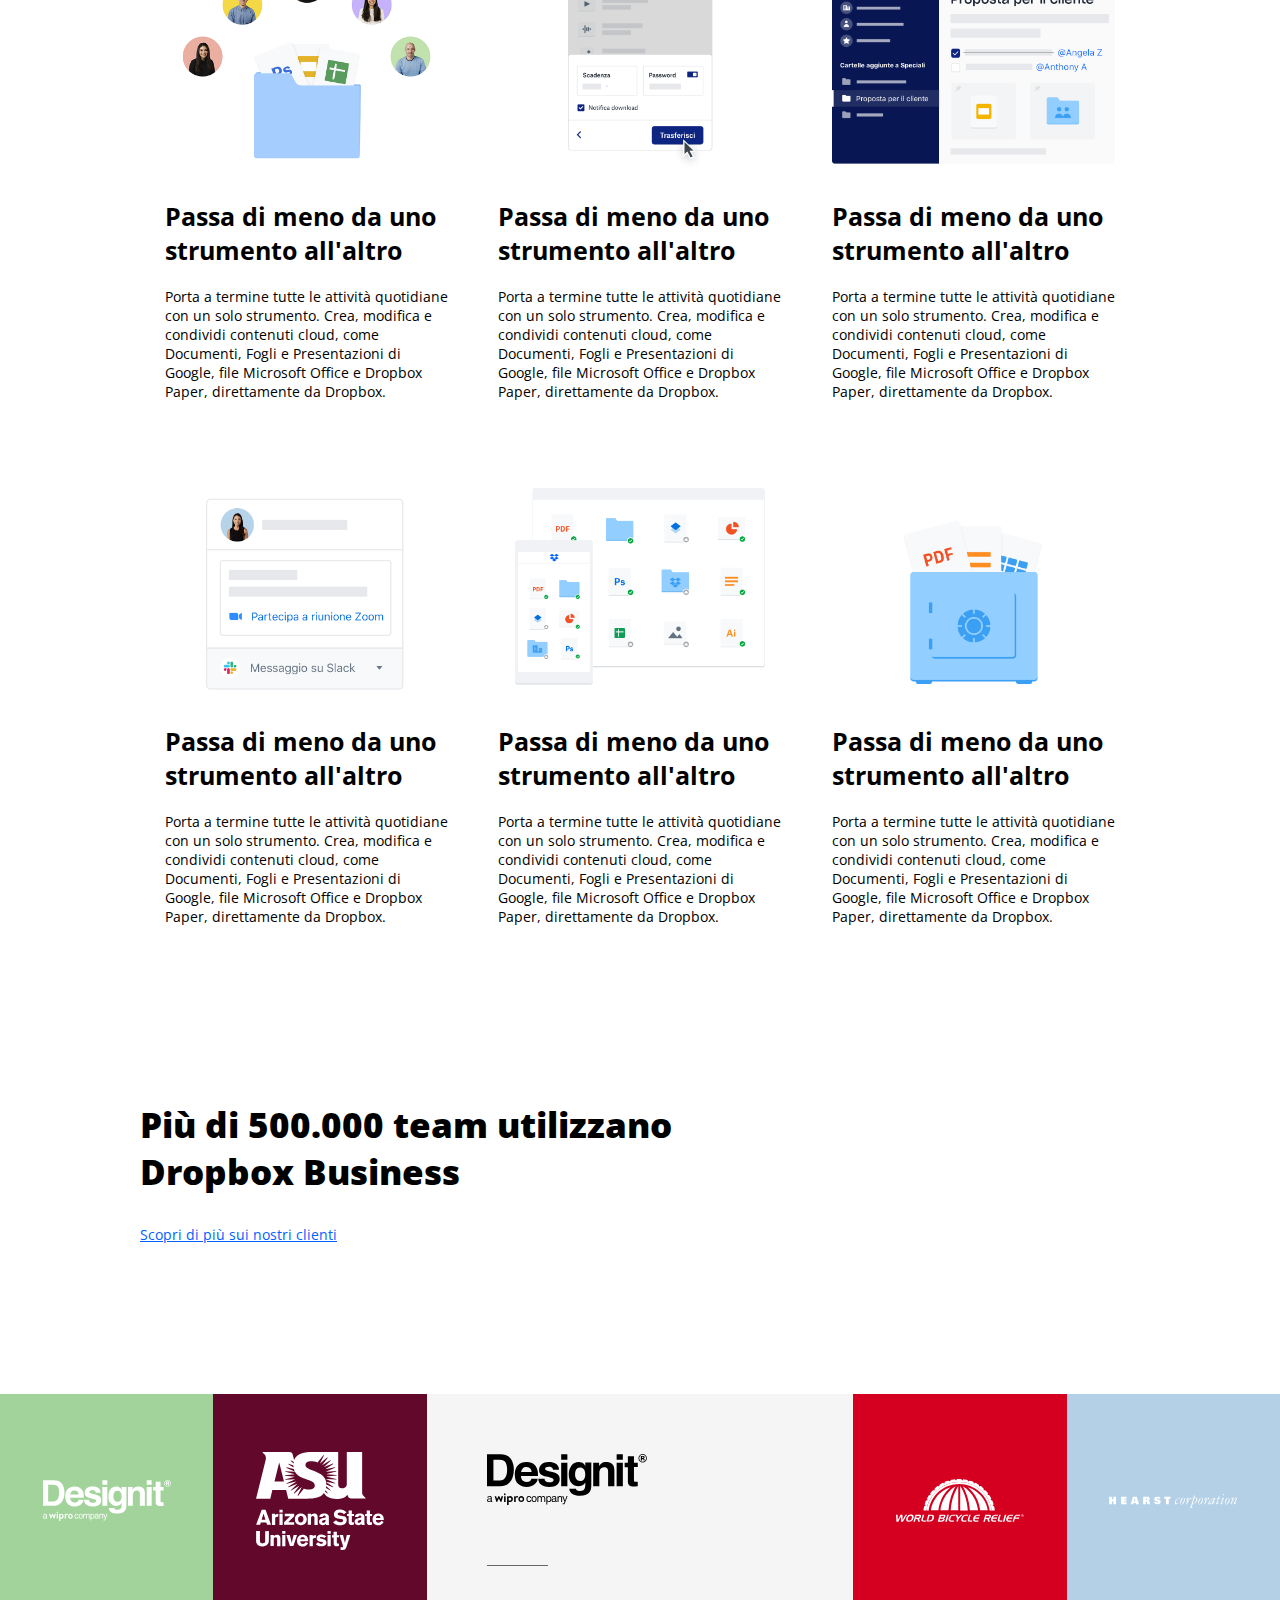
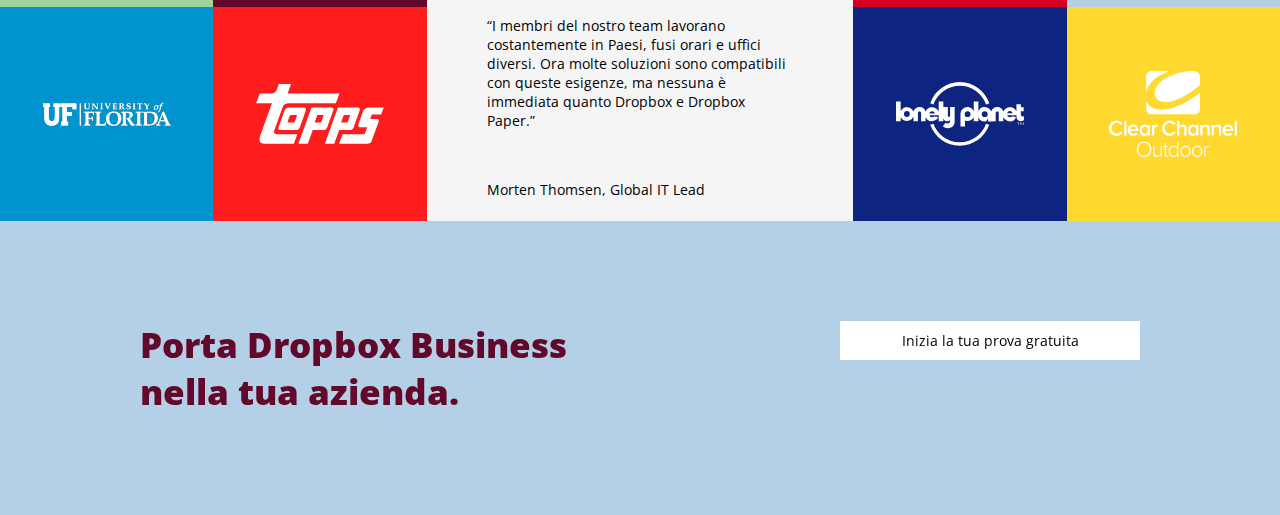
==== commit 2b401fba: "fifth section completed" ====
--- a/index.html
+++ b/index.html
@@ -237,6 +237,14 @@
                 </div>
             </div>
         </section>
+        <!-- quinta section (call to action) -->
+        <section id="fifth-section">
+            <div class="container f-row f-between f-start">
+                <h2>Porta Dropbox Business nella tua azienda.</h2>
+                <a href="#" class="white-btn">Inizia la tua prova gratuita</a>
+            </div>
+        </section>
+        <!-- sesta section (faq) -->
     </main>
 
     <footer>
--- a/css/style.css
+++ b/css/style.css
@@ -148,6 +148,7 @@
 
 main h2{
     font-size: 2.5em;
+    font-weight: 800;
 }
 
 /* inizio hero */
@@ -484,4 +485,31 @@
 
 /* fine quarta section */
 
+/* inizio quinta section */
+
+#fifth-section{
+    background-color: var(--color-secondary);
+    padding: 100px 0;
+}
+
+#fifth-section h2{
+    color: #61082b;
+    width: 50%;
+}
+
+#fifth-section a{
+    border: transparent;
+    display: block;
+    width: 30%;
+    text-align: center;
+}
+
+/* fine quinta section */
+
+/* inizio sesta section */
+
+
+
+/* fine sesta section */
+
 /* footer */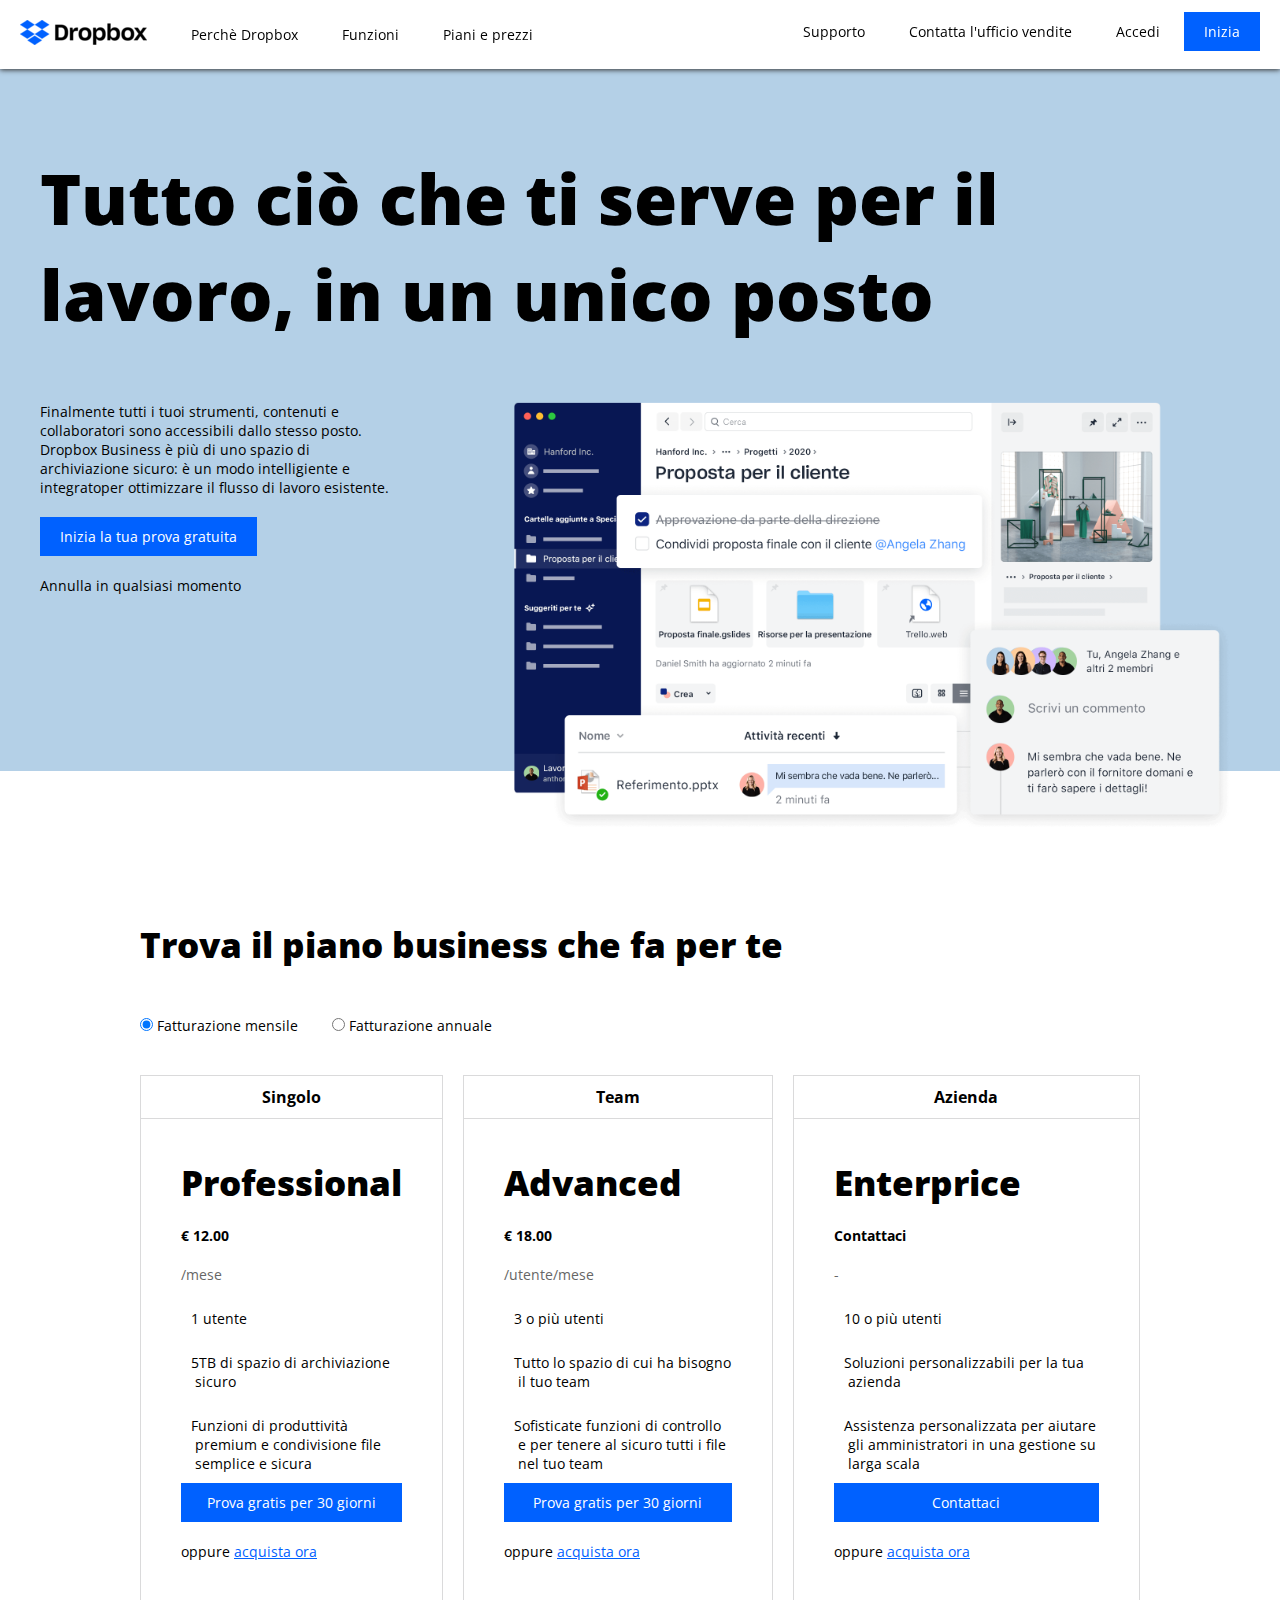
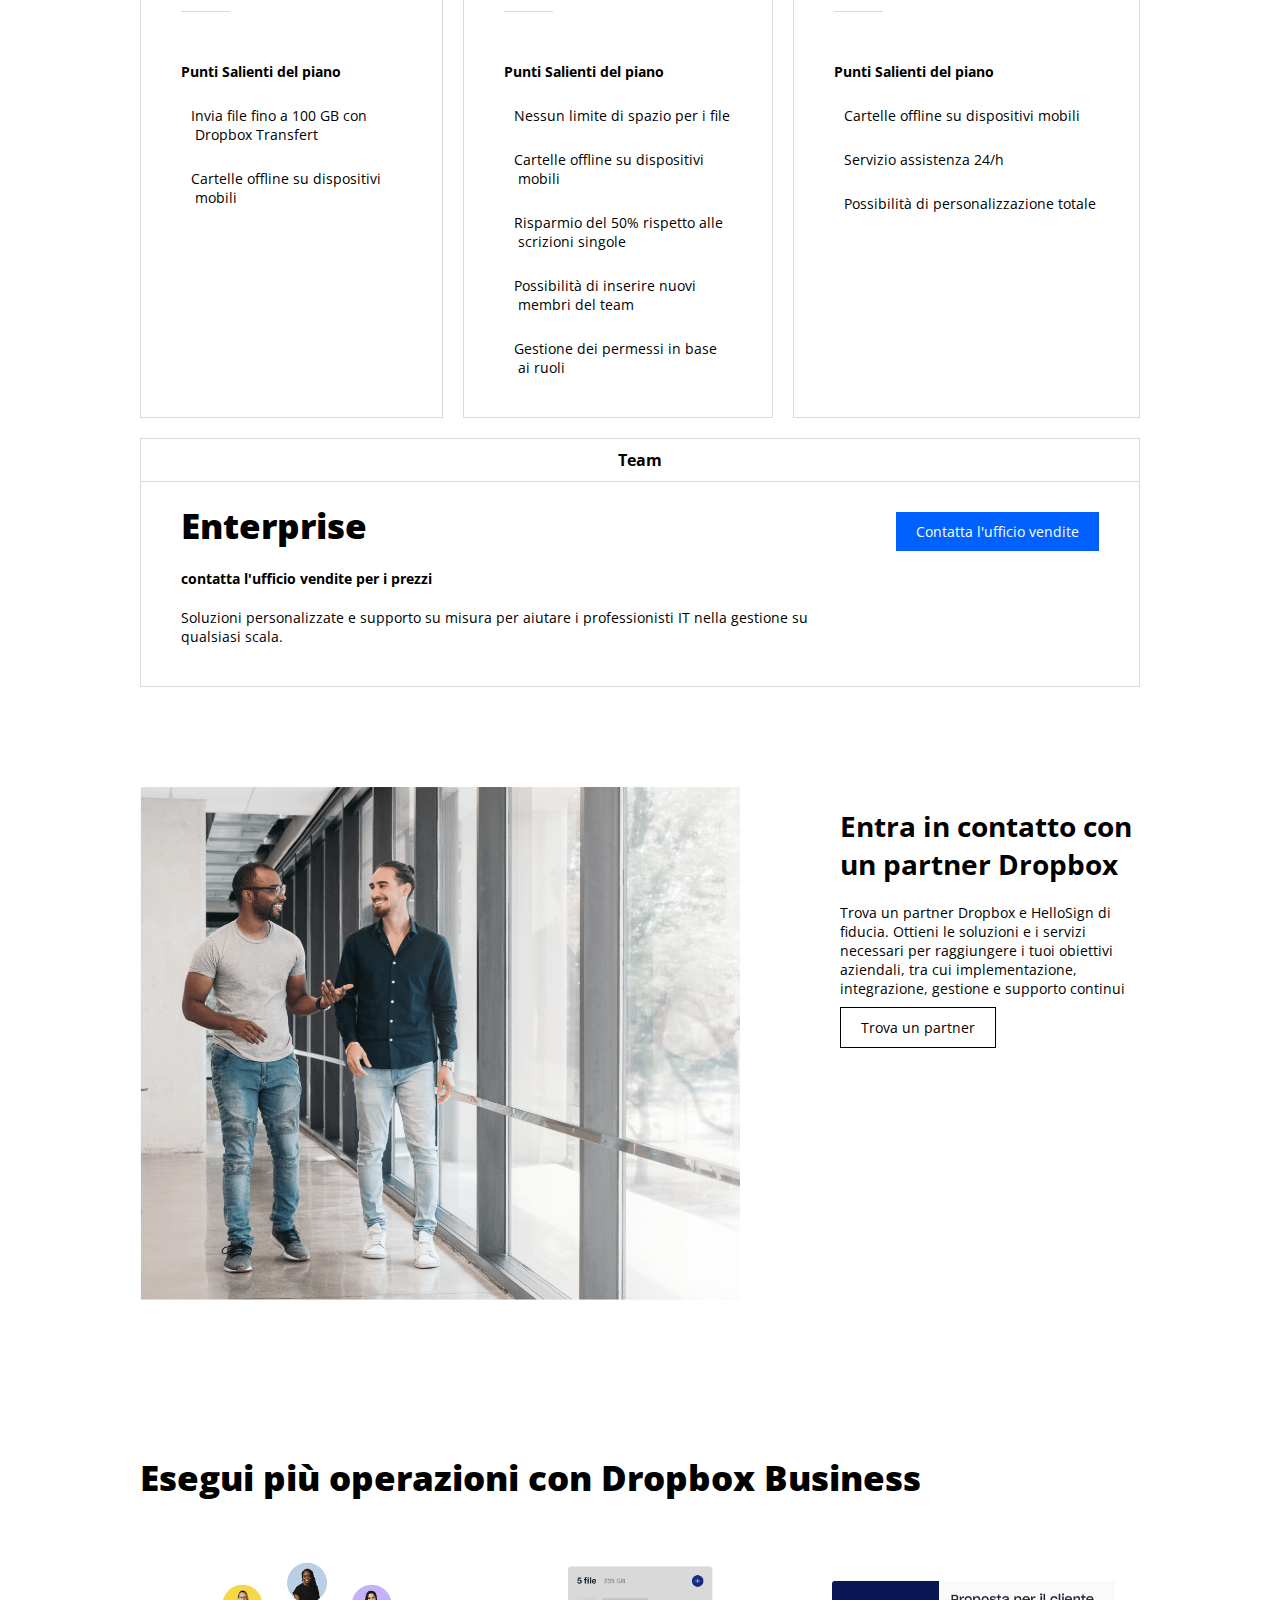
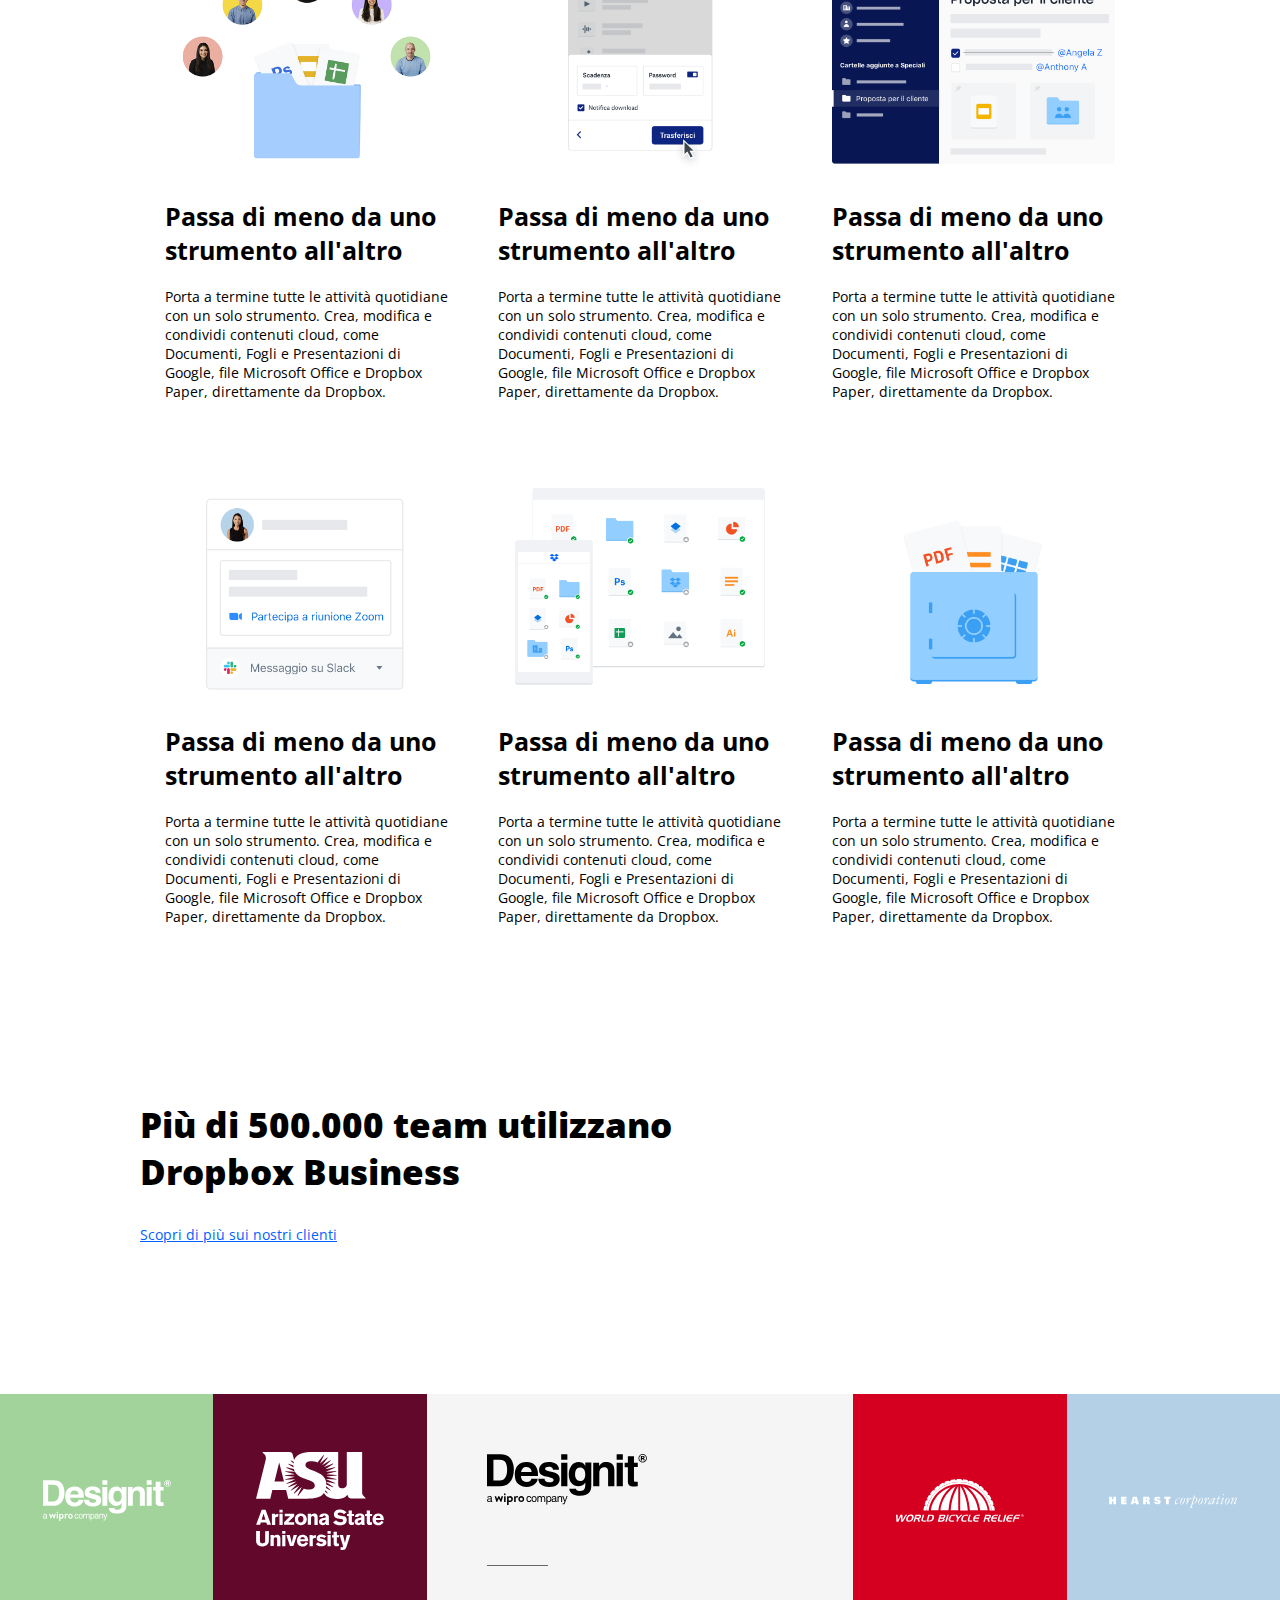
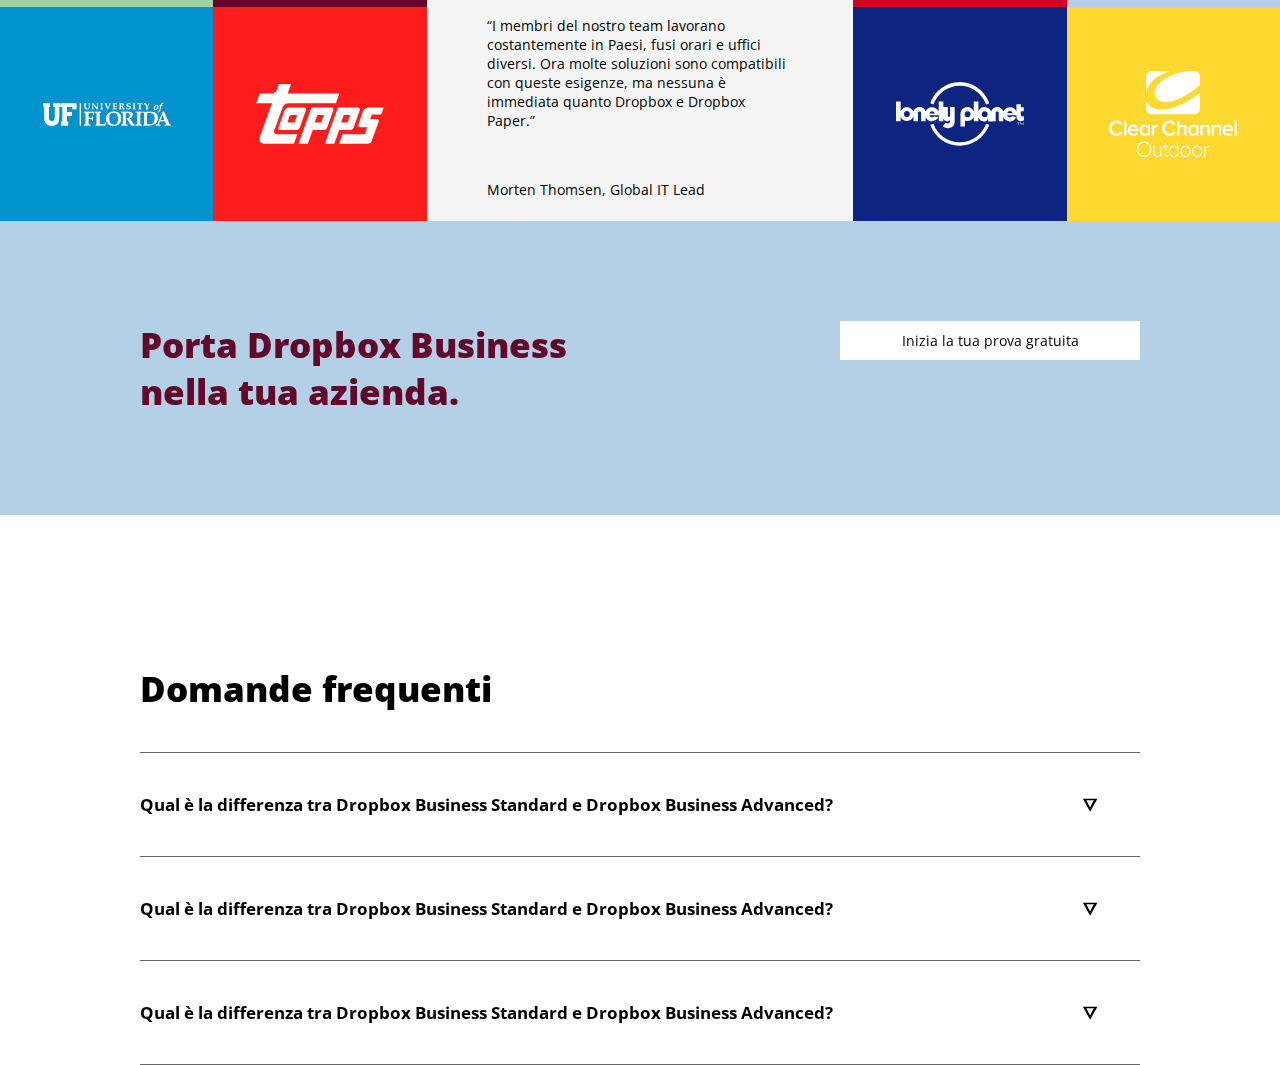
==== commit d6b5990c: "sixth section completed" ====
--- a/index.html
+++ b/index.html
@@ -245,6 +245,21 @@
             </div>
         </section>
         <!-- sesta section (faq) -->
+        <section class="container mg-top" id="sixth-section">
+            <h2>Domande frequenti</h2>
+            <details>
+                <summary>Qual è la differenza tra Dropbox Business Standard e Dropbox Business Advanced?</summary>
+                    <p>Lorem ipsum dolor sit amet consectetur adipisicing elit. In, distinctio illum. Officia soluta iste eveniet placeat maiores quod fuga aut praesentium adipisci pariatur cum animi, aspernatur, laudantium voluptatum, architecto officiis ut amet eos nulla fugit dicta illum blanditiis nihil veniam. Doloribus itaque nemo exercitationem perferendis id optio eos earum alias.</p>
+            </details>
+            <details>
+                <summary>Qual è la differenza tra Dropbox Business Standard e Dropbox Business Advanced?</summary>
+                    <p>Lorem ipsum dolor sit amet consectetur adipisicing elit. In, distinctio illum. Officia soluta iste eveniet placeat maiores quod fuga aut praesentium adipisci pariatur cum animi, aspernatur, laudantium voluptatum, architecto officiis ut amet eos nulla fugit dicta illum blanditiis nihil veniam. Doloribus itaque nemo exercitationem perferendis id optio eos earum alias.</p>
+            </details>
+            <details>
+                <summary>Qual è la differenza tra Dropbox Business Standard e Dropbox Business Advanced?</summary>
+                    <p>Lorem ipsum dolor sit amet consectetur adipisicing elit. In, distinctio illum. Officia soluta iste eveniet placeat maiores quod fuga aut praesentium adipisci pariatur cum animi, aspernatur, laudantium voluptatum, architecto officiis ut amet eos nulla fugit dicta illum blanditiis nihil veniam. Doloribus itaque nemo exercitationem perferendis id optio eos earum alias.</p>
+            </details>
+        </section>
     </main>
 
     <footer>
--- a/css/style.css
+++ b/css/style.css
@@ -508,8 +508,41 @@
 
 /* inizio sesta section */
 
-
-
+#sixth-section h2+details{
+    margin-top: 40px;
+    border-top: 1px solid #666;
+}
+
+#sixth-section details{
+    border-bottom: 1px solid #666;
+}
+
+#sixth-section summary{
+    font-weight: bold;
+    cursor: pointer;
+    padding: 40px 0;
+    font-size: 1.2em;
+}
+
+#sixth-section p{
+    padding: 0 0 30px 1.5em;
+    margin-top: -25px;
+}
+
+summary {
+    display: block;
+}
+  
+summary::after {
+   margin-left: 25%;
+   display: inline-block;
+   content: "\26DB";
+   transition: 0.2s;
+}
+ 
+ details[open] > summary::after {
+   transform: rotate(90deg);
+}
 /* fine sesta section */
 
 /* footer */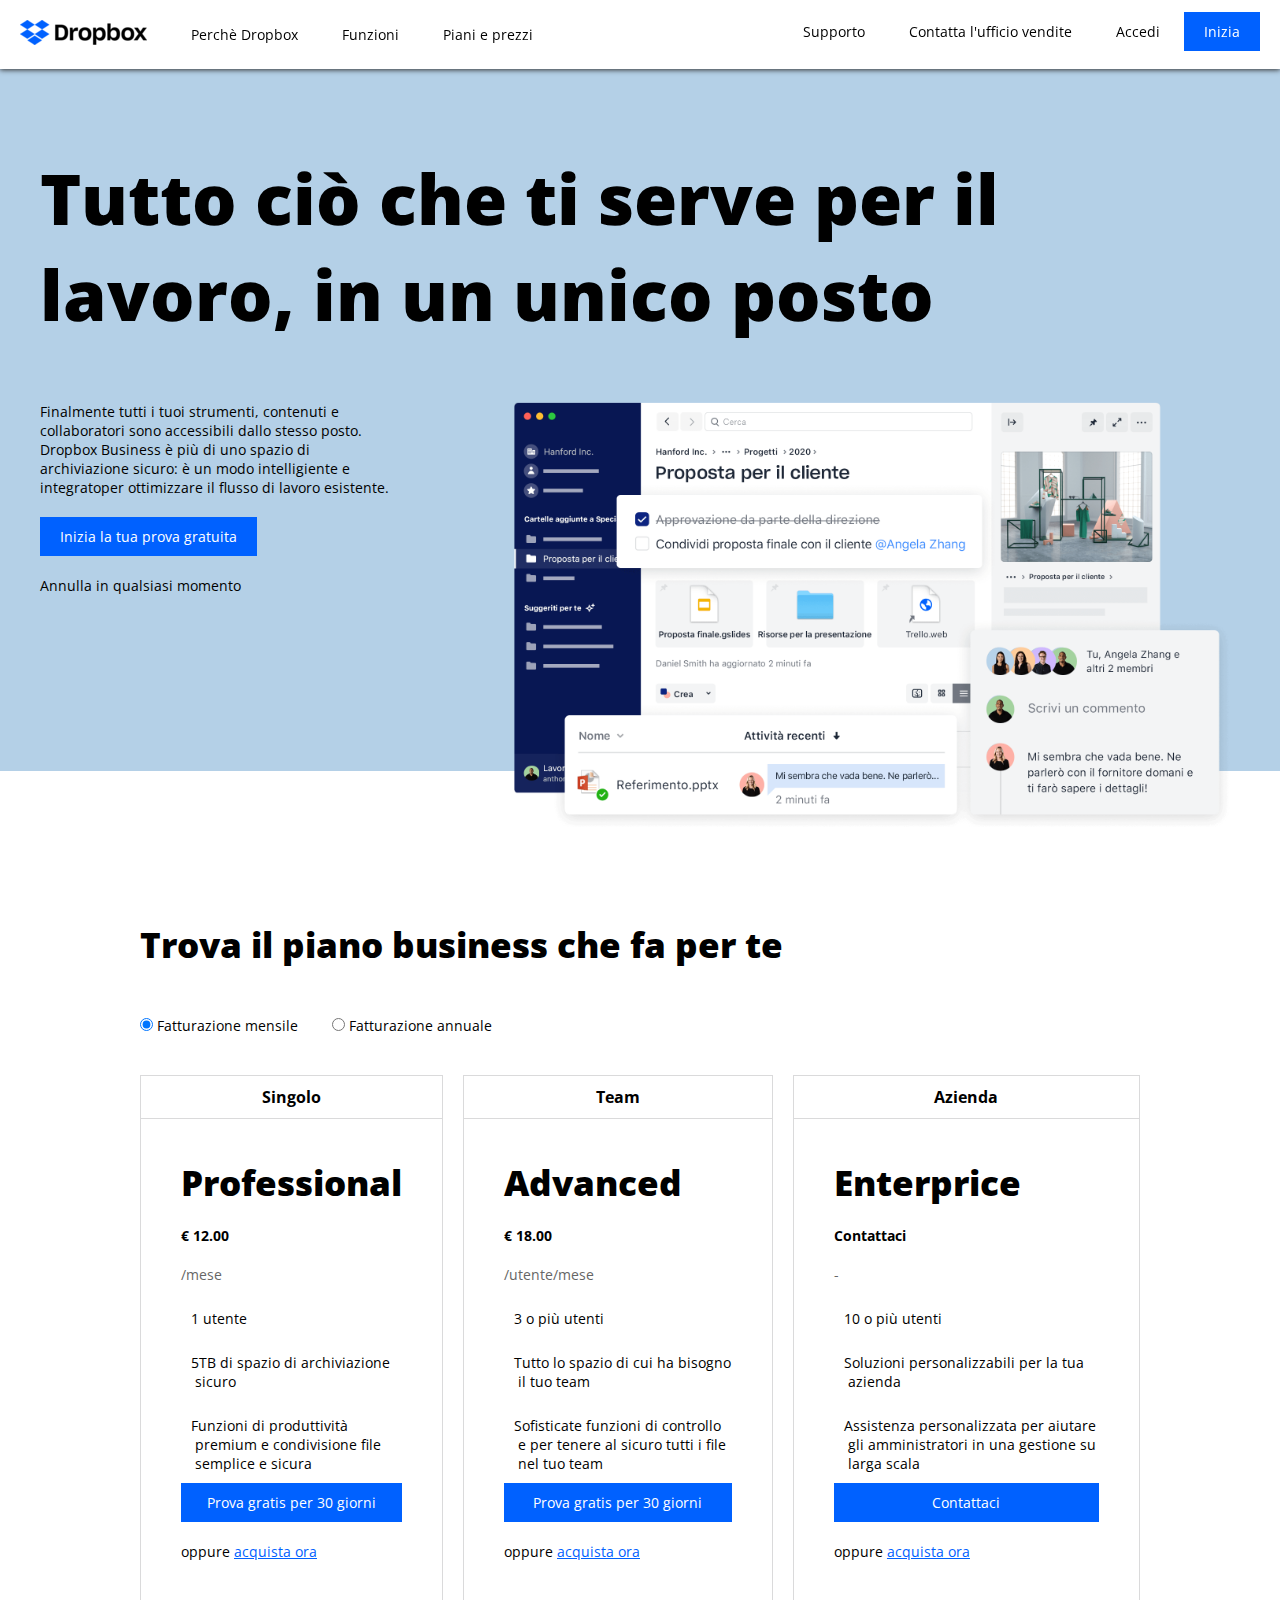
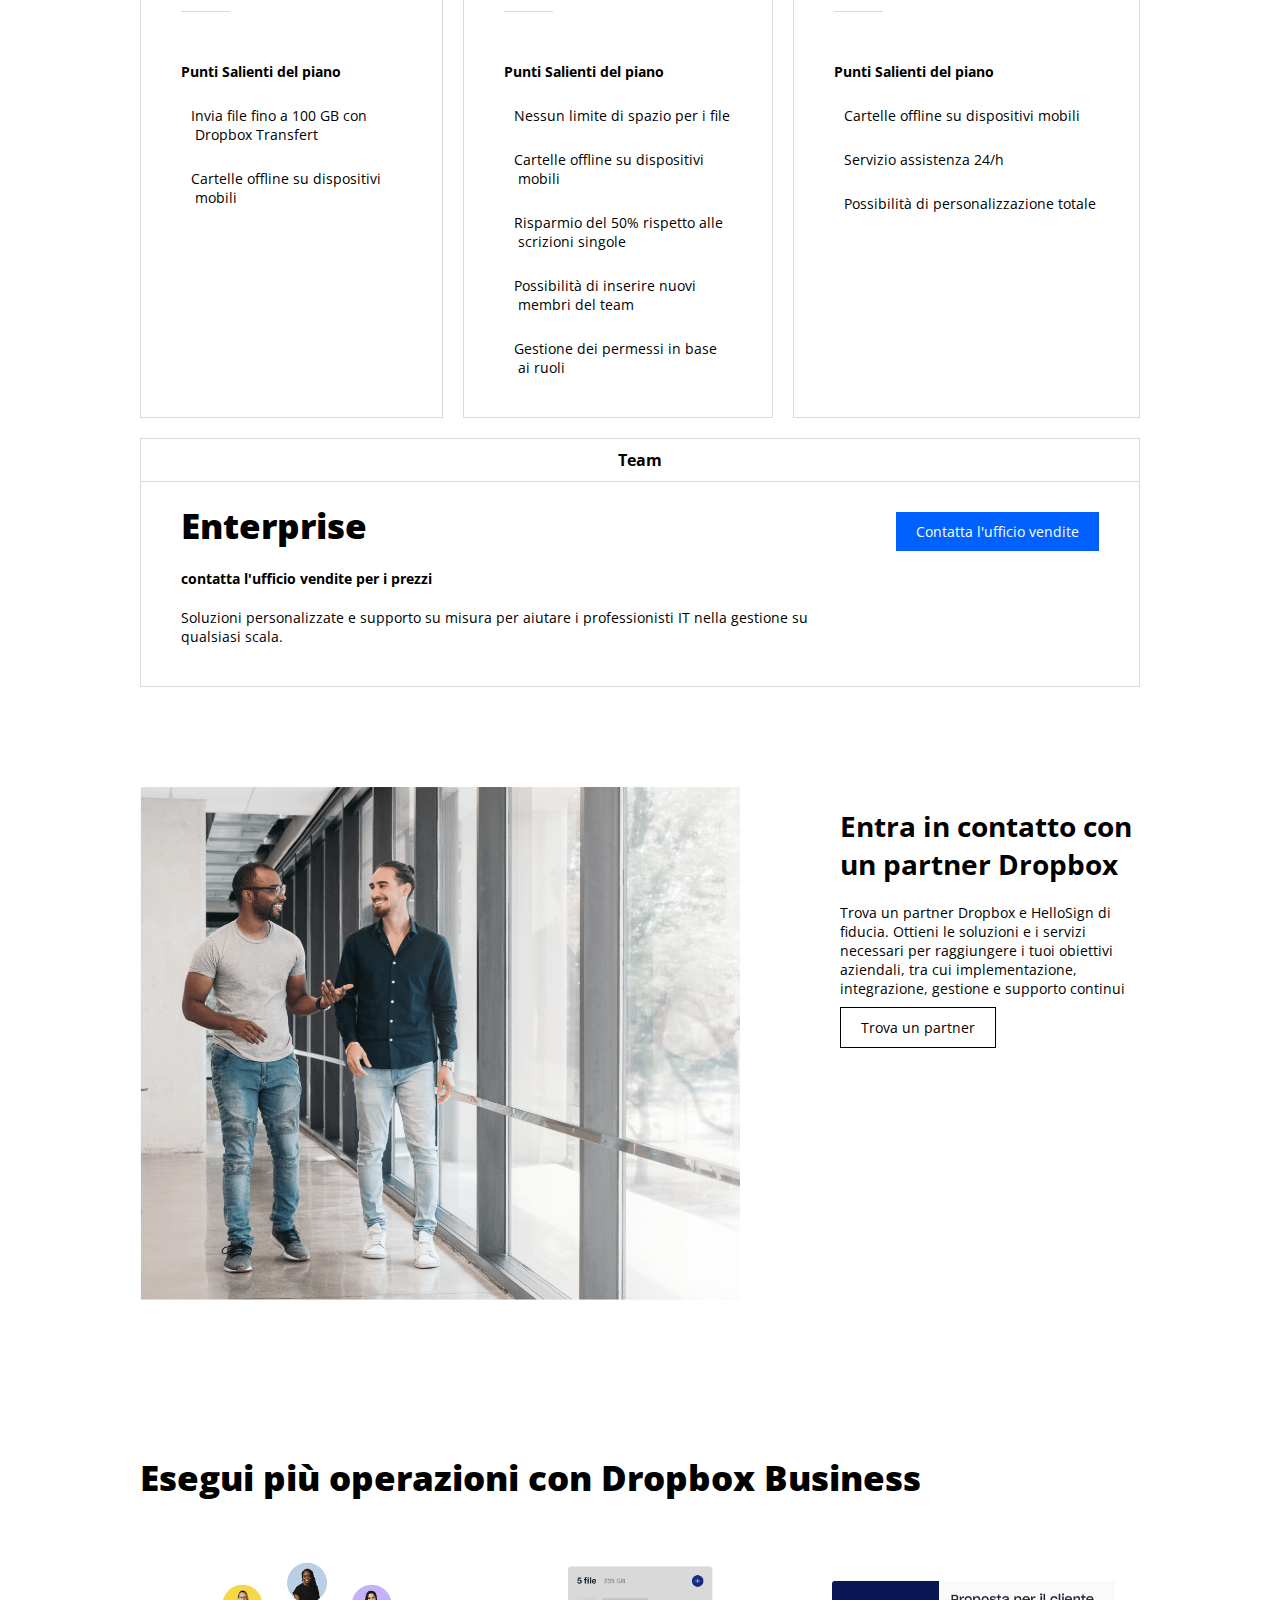
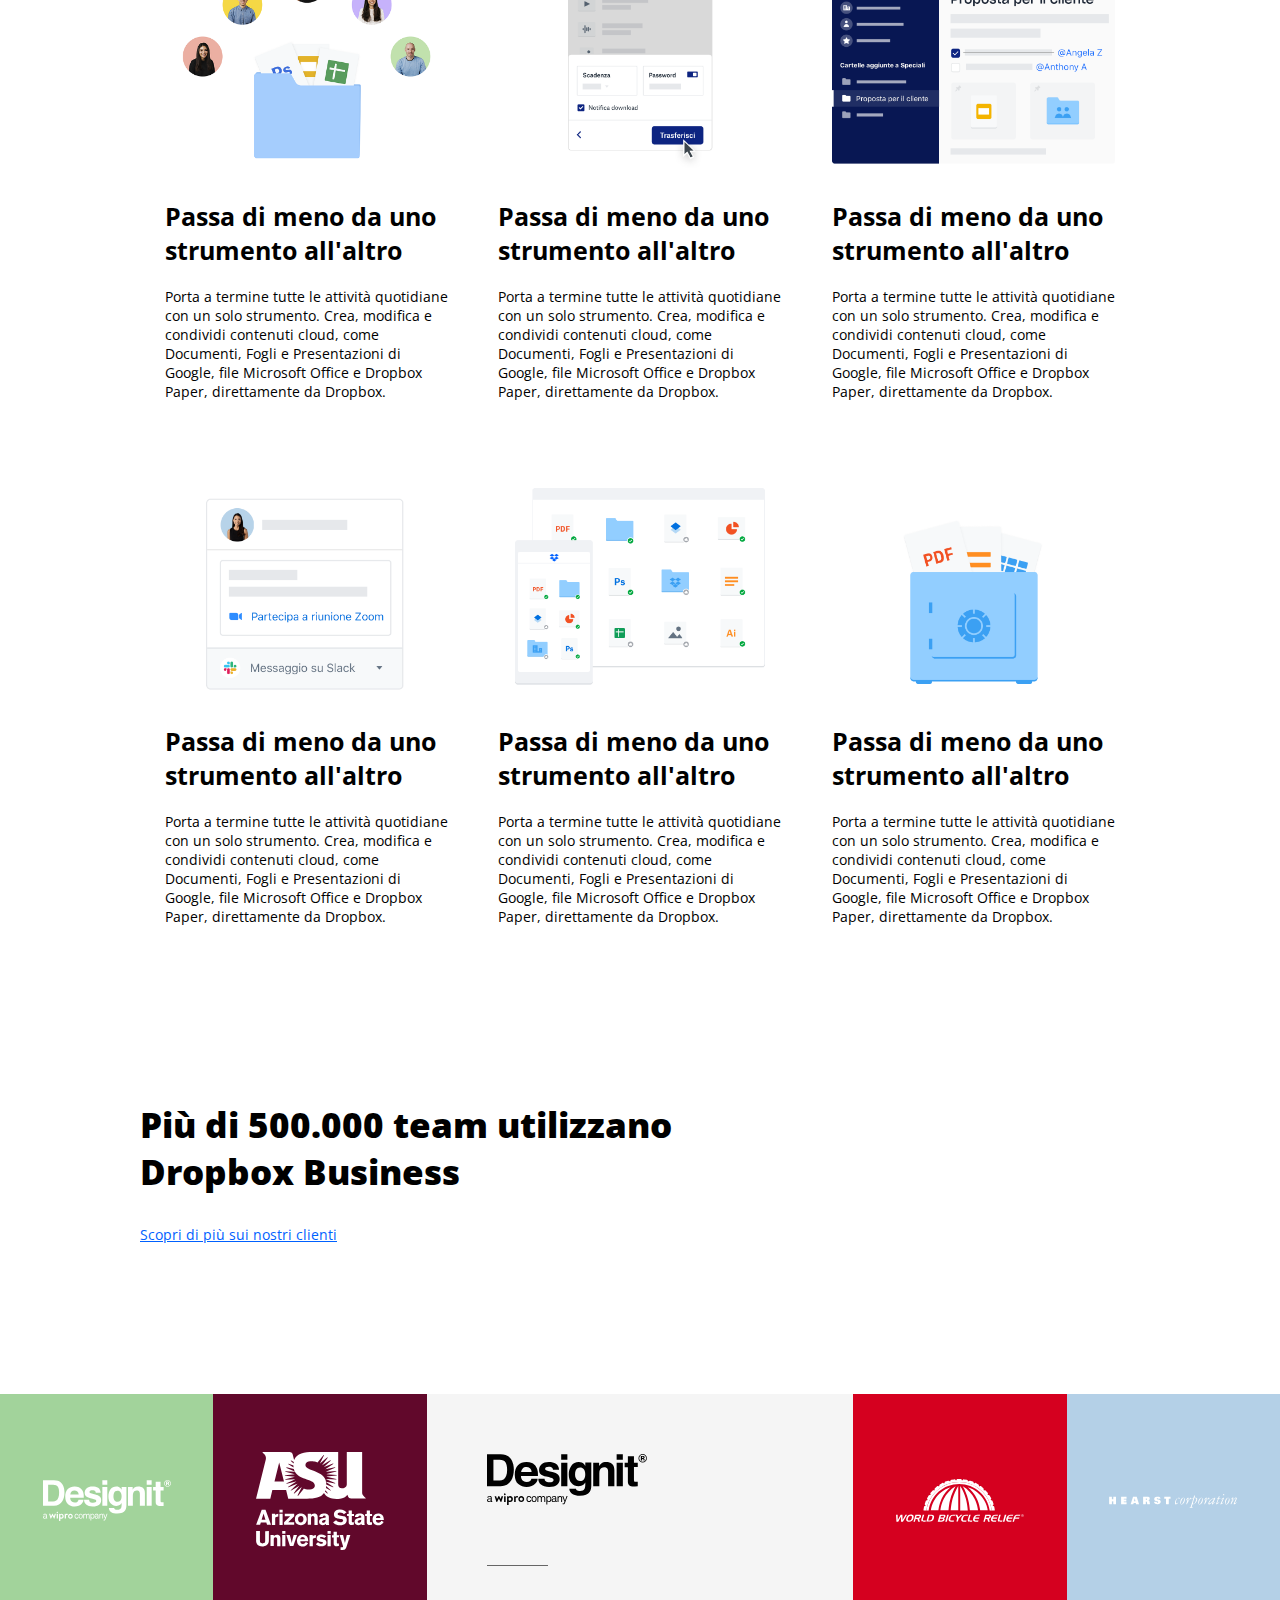
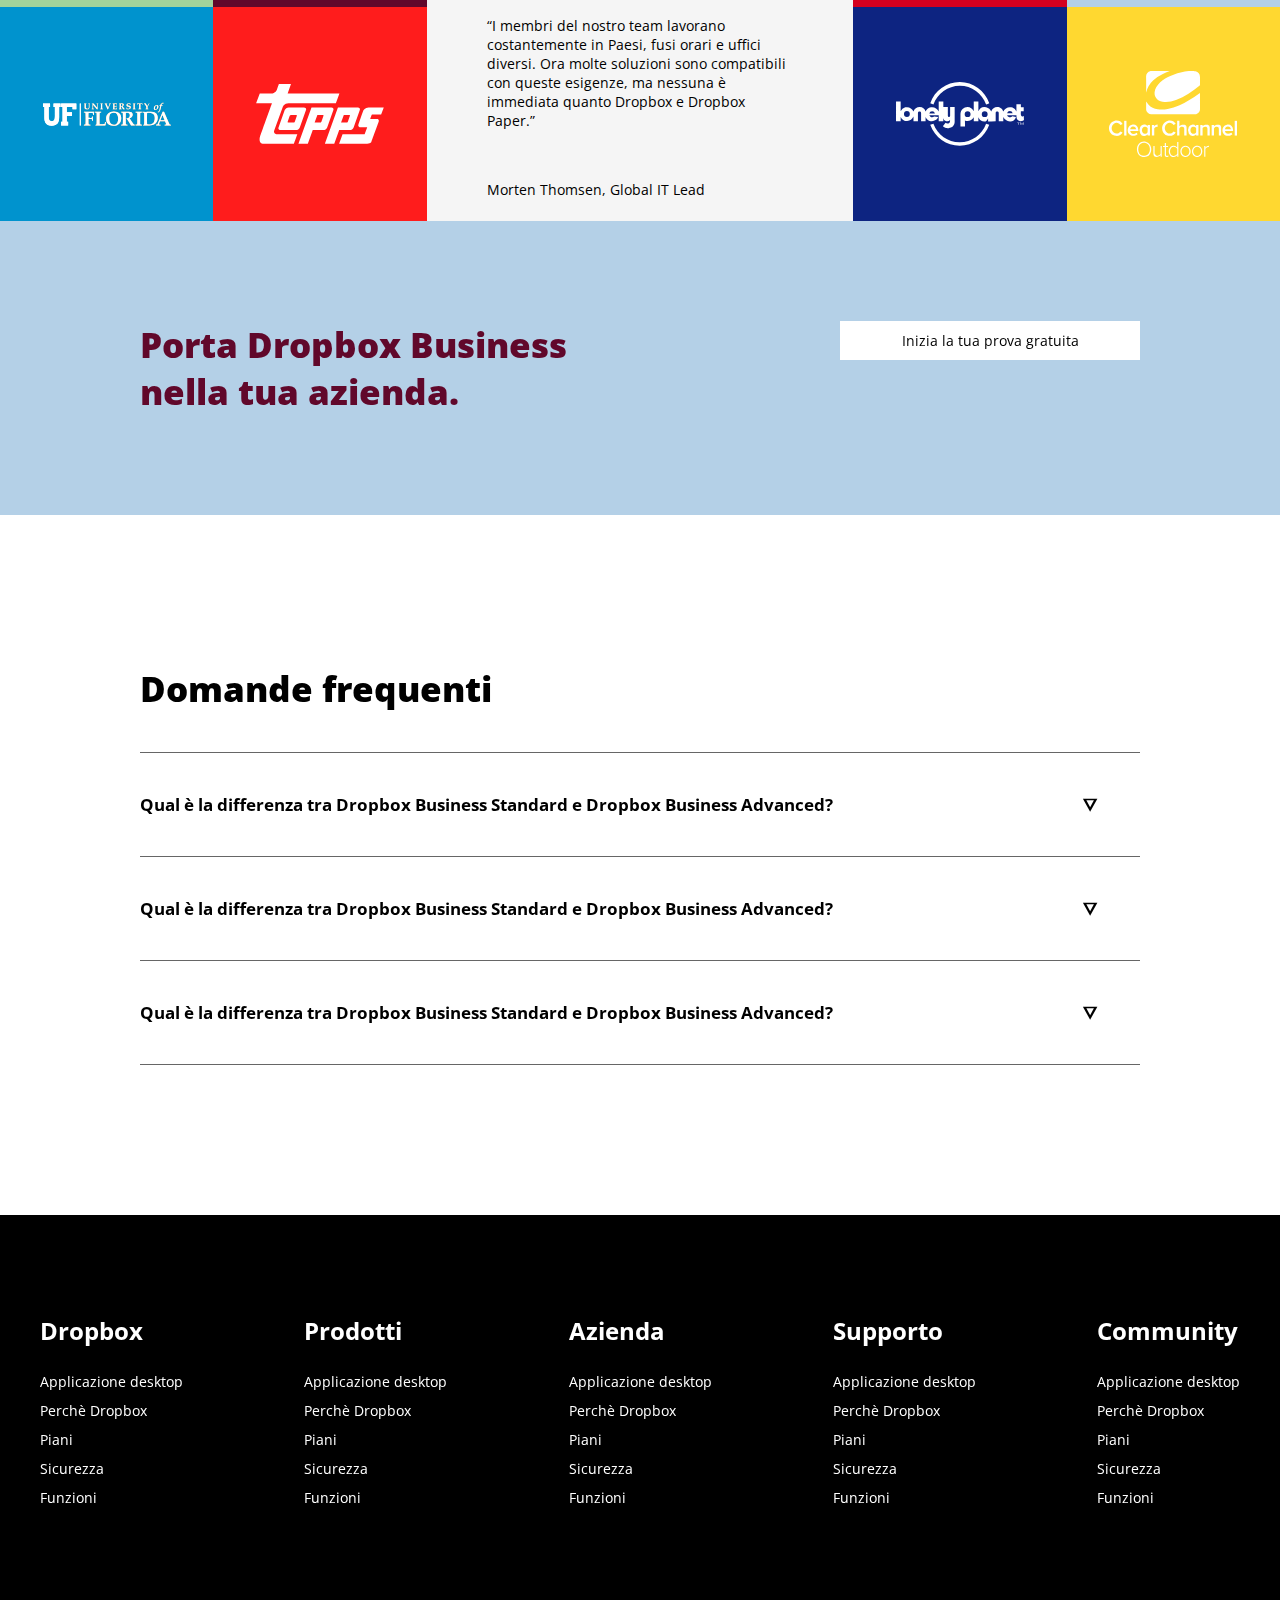
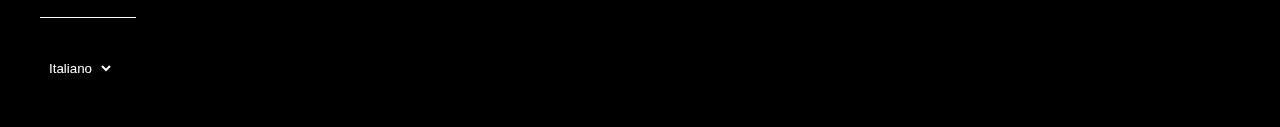
==== commit d472d1e5: "footer completed" ====
--- a/index.html
+++ b/index.html
@@ -262,8 +262,73 @@
         </section>
     </main>
 
-    <footer>
-
+    <footer class="mg-top">
+        <div class="big-container">
+            <div class="foot-top f-row f-between">
+                <div>
+                    <h3>Dropbox</h3>
+                    <ul>
+                        <li><a href="#">Applicazione desktop</a></li>
+                        <li><a href="#">Perchè Dropbox</a></li>
+                        <li><a href="#section-1">Piani</a></li>
+                        <li><a href="#">Sicurezza</a></li>
+                        <li><a href="#">Funzioni</a></li>
+                    </ul>
+                </div>
+                <div>
+                    <h3>Prodotti</h3>
+                    <ul>
+                        <li><a href="#">Applicazione desktop</a></li>
+                        <li><a href="#">Perchè Dropbox</a></li>
+                        <li><a href="#section-1">Piani</a></li>
+                        <li><a href="#">Sicurezza</a></li>
+                        <li><a href="#">Funzioni</a></li>
+                    </ul>
+                </div>
+                <div>
+                    <h3>Azienda</h3>
+                    <ul>
+                        <li><a href="#">Applicazione desktop</a></li>
+                        <li><a href="#">Perchè Dropbox</a></li>
+                        <li><a href="#section-1">Piani</a></li>
+                        <li><a href="#">Sicurezza</a></li>
+                        <li><a href="#">Funzioni</a></li>
+                    </ul>
+                </div>
+                <div>
+                    <h3>Supporto</h3>
+                    <ul>
+                        <li><a href="#">Applicazione desktop</a></li>
+                        <li><a href="#">Perchè Dropbox</a></li>
+                        <li><a href="#section-1">Piani</a></li>
+                        <li><a href="#">Sicurezza</a></li>
+                        <li><a href="#">Funzioni</a></li>
+                    </ul>
+                </div>
+                <div>
+                    <h3>Community</h3>
+                    <ul>
+                        <li><a href="#">Applicazione desktop</a></li>
+                        <li><a href="#">Perchè Dropbox</a></li>
+                        <li><a href="#section-1">Piani</a></li>
+                        <li><a href="#">Sicurezza</a></li>
+                        <li><a href="#">Funzioni</a></li>
+                    </ul>
+                </div>
+            </div>
+
+            <div class="hr"></div>
+
+            <div class="foot-bottom">
+                <span><i class="fa-solid fa-earth-americas"></i></span>
+                <select name="language" id="language">
+                    <option value="it">Italiano</option>
+                    <option value="eng">English</option>
+                    <option value="esp">Espanol</option>
+                    <option value="deu">Deutch</option>
+                </select>
+            </div>
+        </div>
     </footer>
 </body>
 
--- a/css/style.css
+++ b/css/style.css
@@ -545,4 +545,43 @@
 }
 /* fine sesta section */
 
-/* footer */+/* footer */
+
+footer{
+    background-color: var(--color-black);
+    color: var(--color-white);
+    padding: 100px 0 50px;
+}
+
+.foot-top h3{
+    font-size: 1.7em;
+    padding-bottom: 25px;
+}
+
+.foot-top ul{
+    list-style: none;
+}
+
+.foot-top a{
+    display: block;
+    color: var(--color-white);
+    text-decoration: none;
+    padding-bottom: 10px;
+}
+
+.foot-top a:hover{
+    text-decoration: underline;
+}
+
+footer .hr{
+    border-bottom: 1px solid var(--color-white);
+    width: 8%;
+    margin: 100px 0 40px;
+}
+
+.foot-bottom select{
+    border: none;
+    background-color: var(--color-black);
+    color: var(--color-white);
+    padding-left: 5px;
+}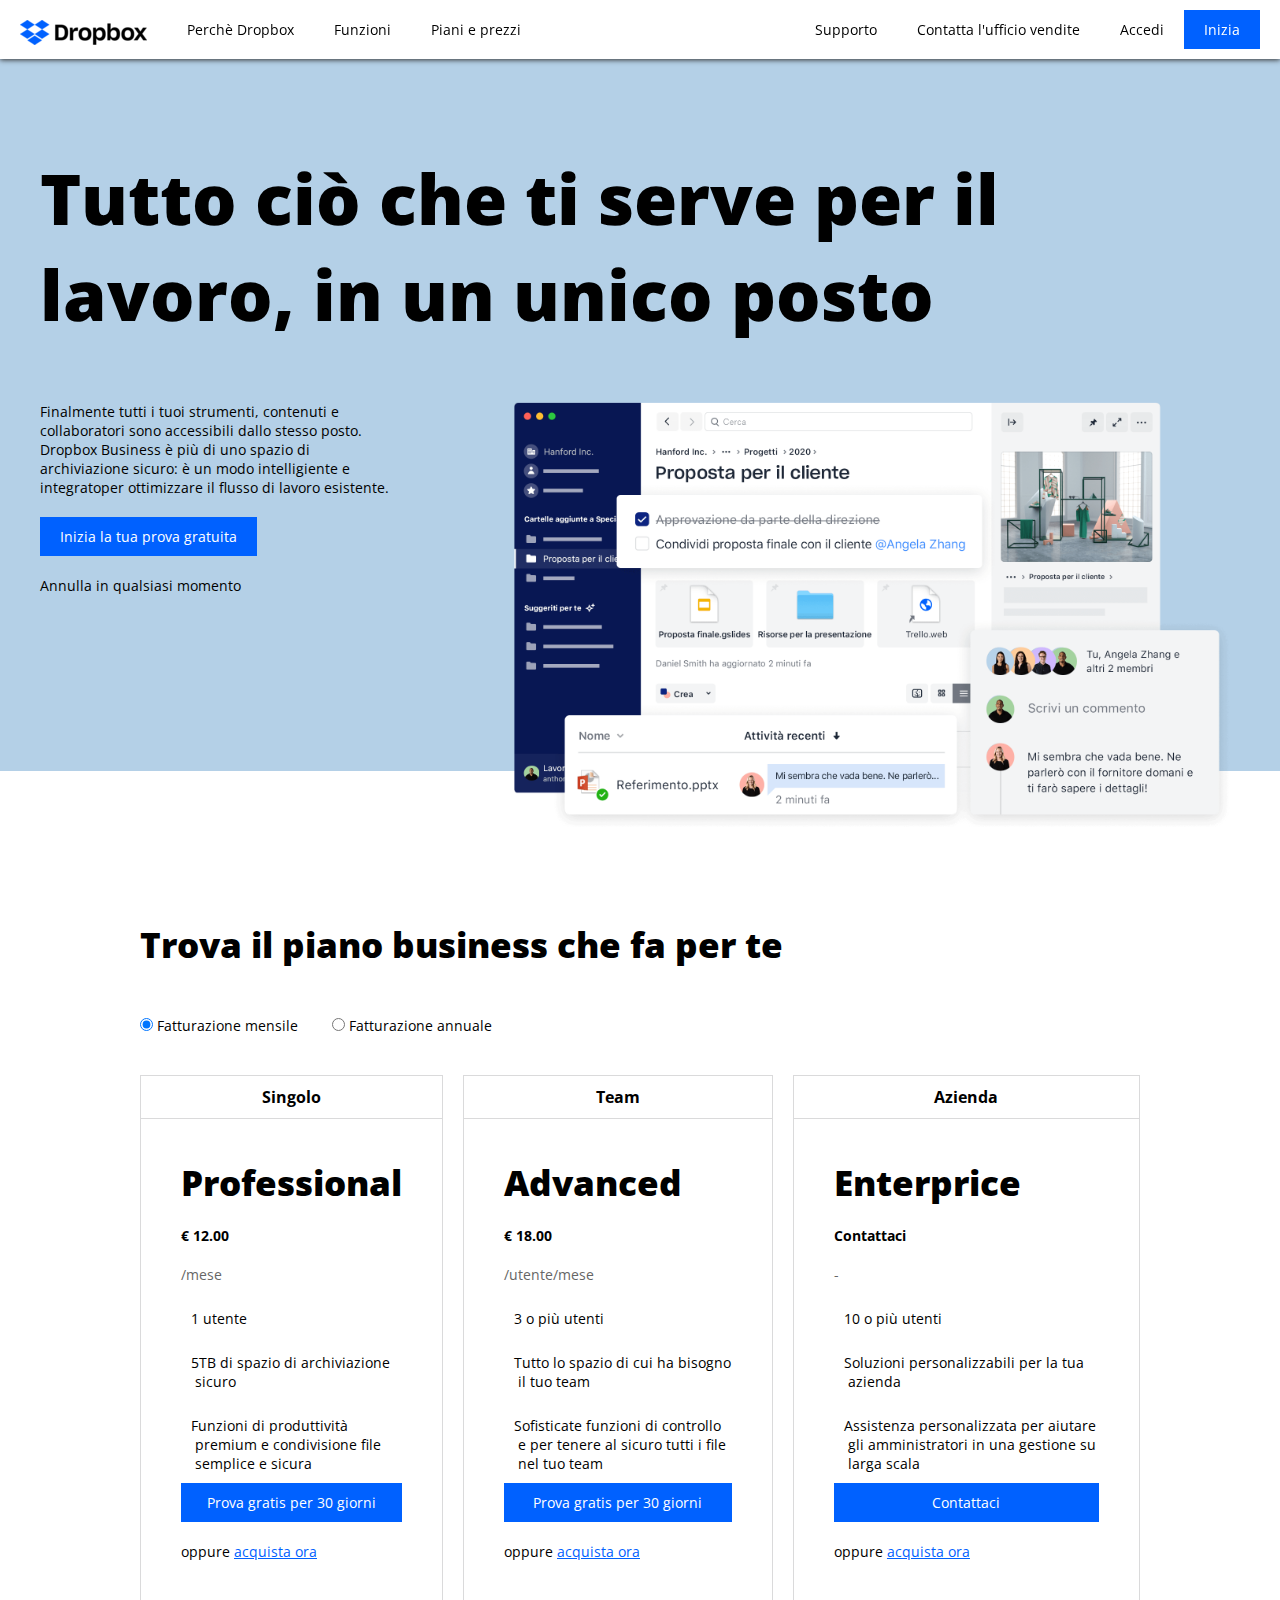
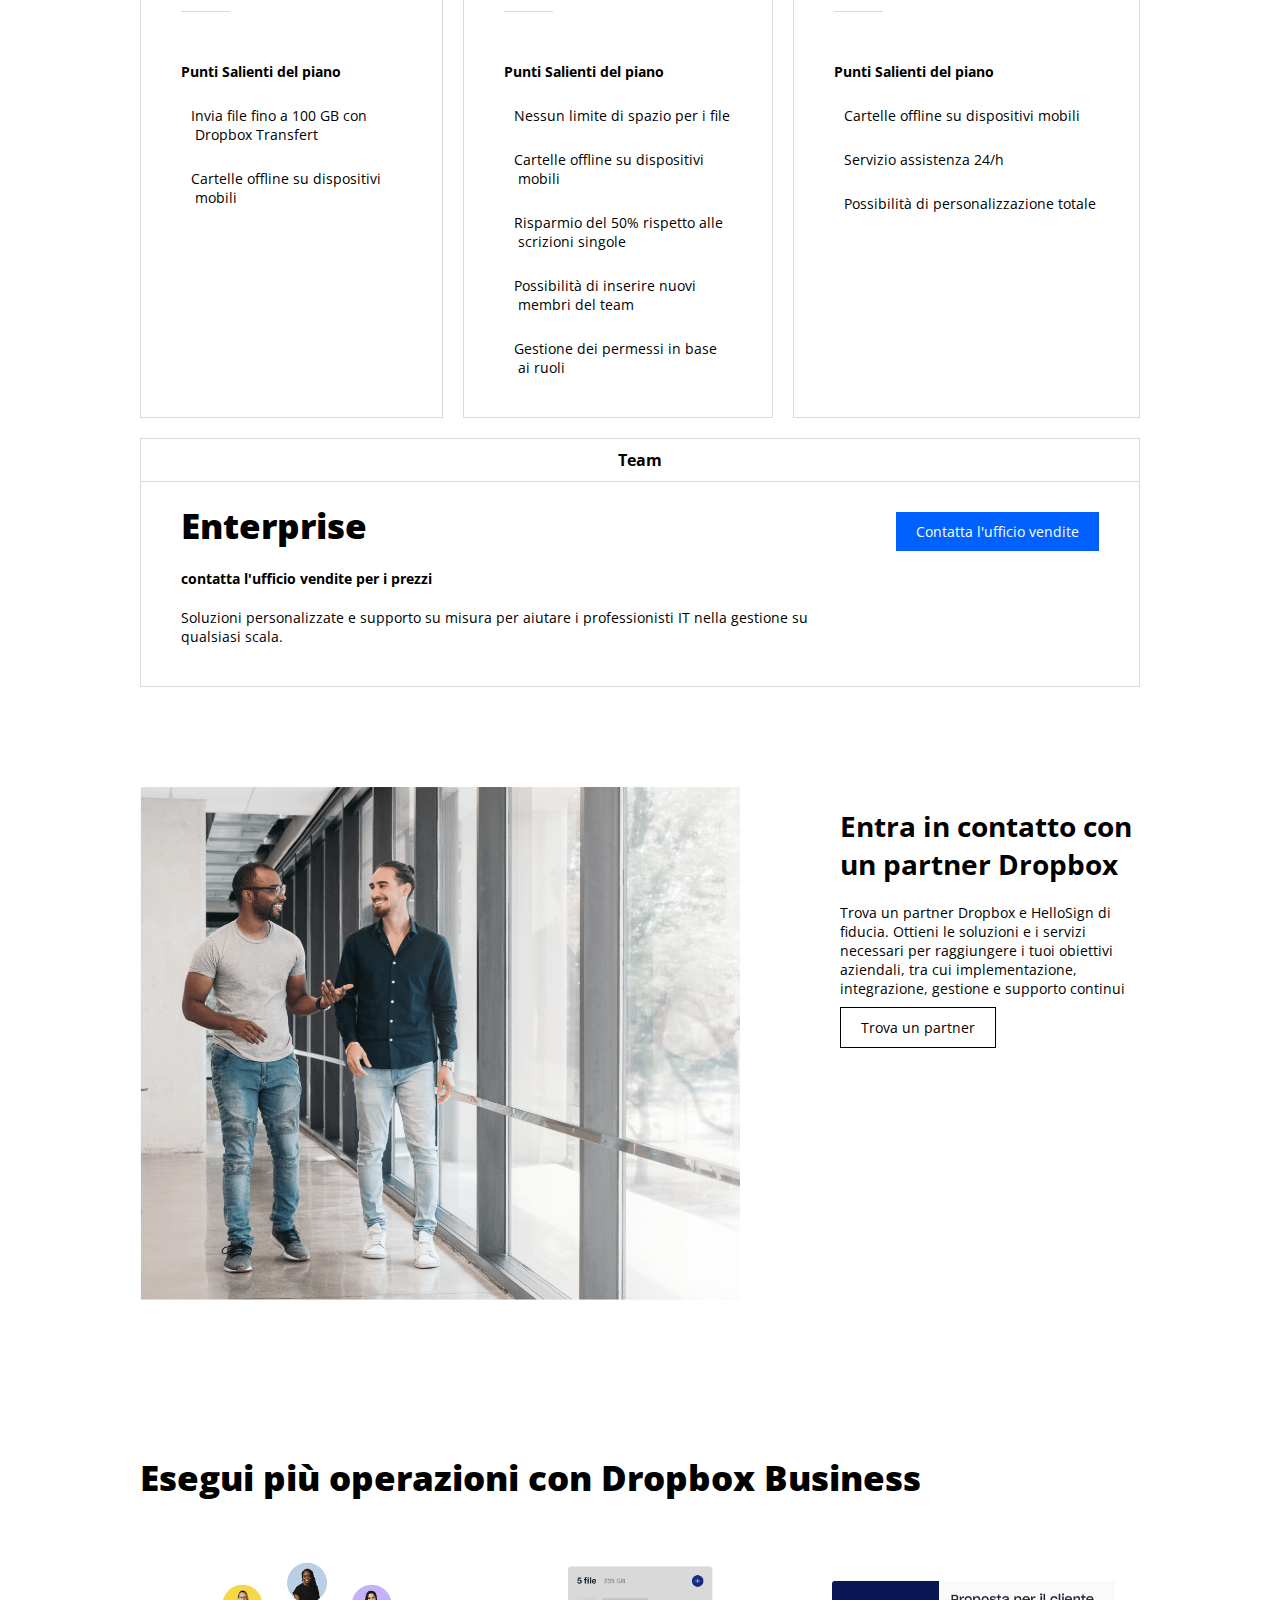
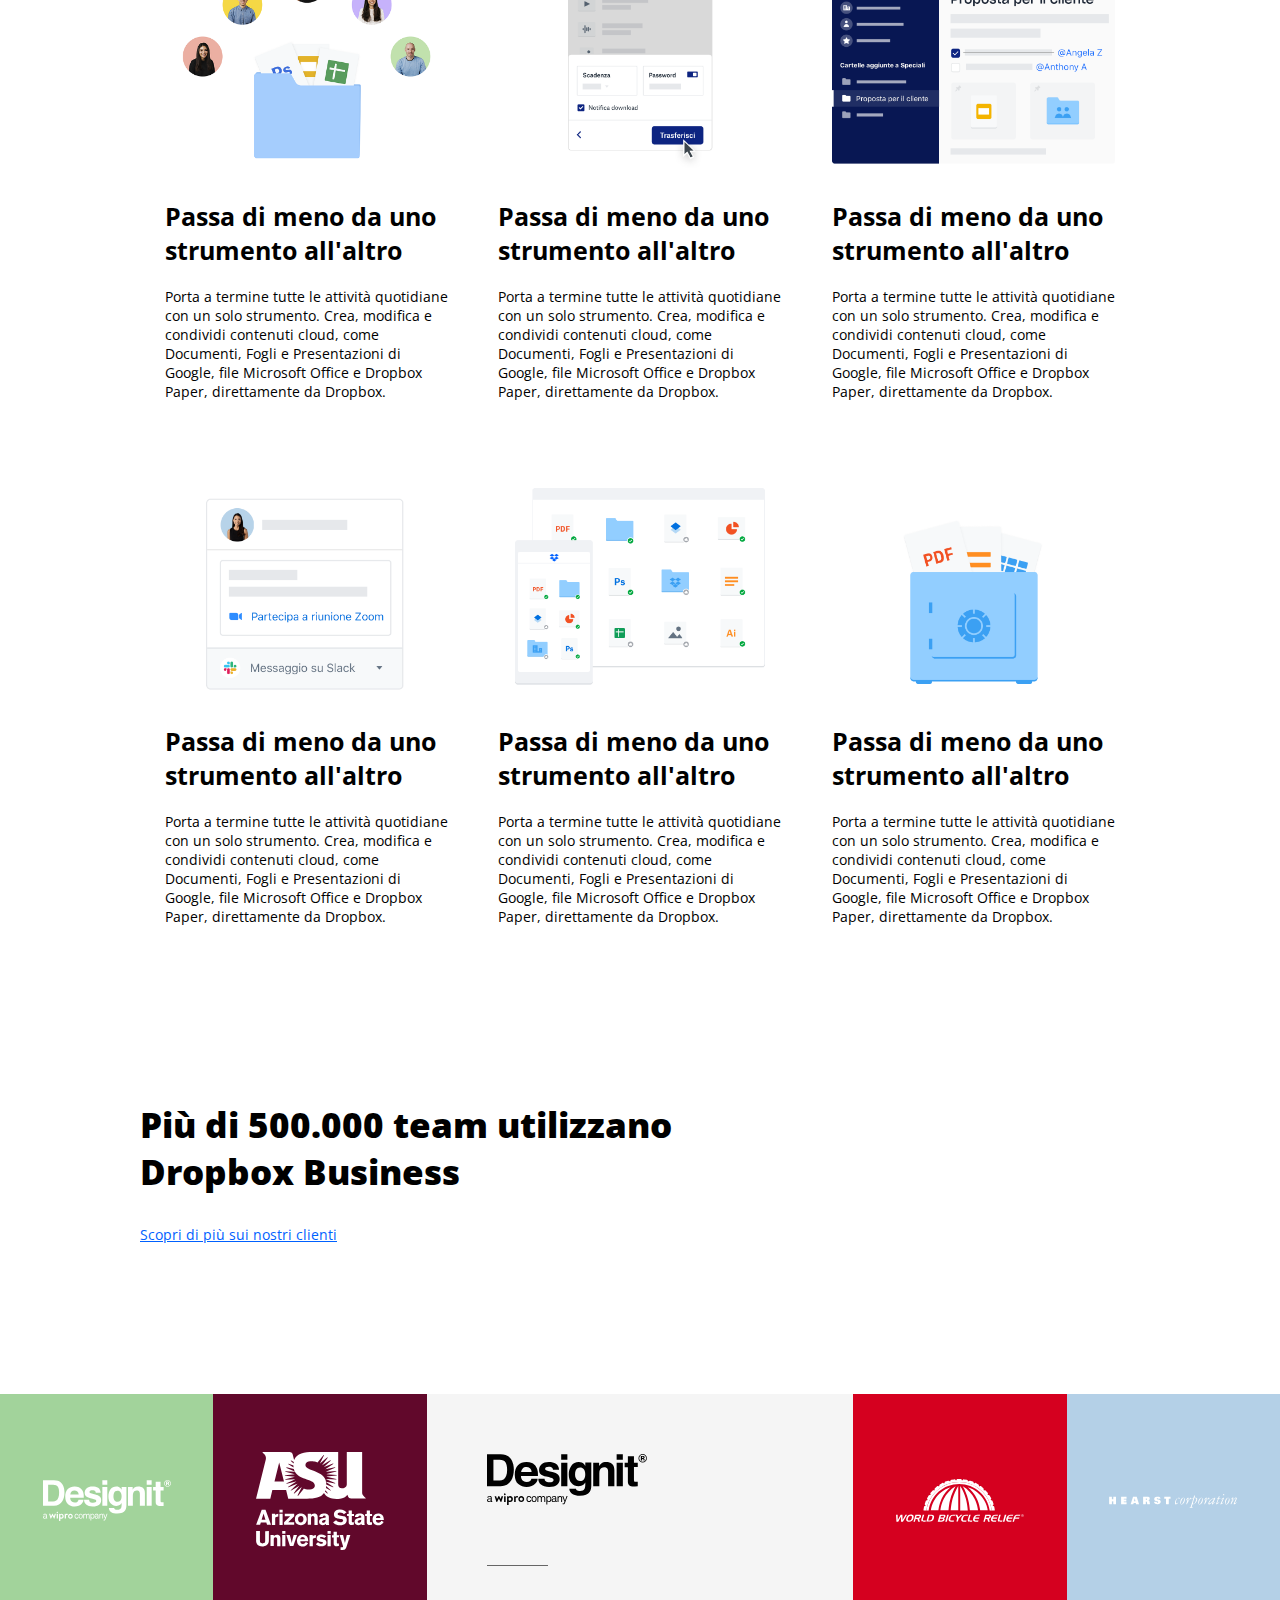
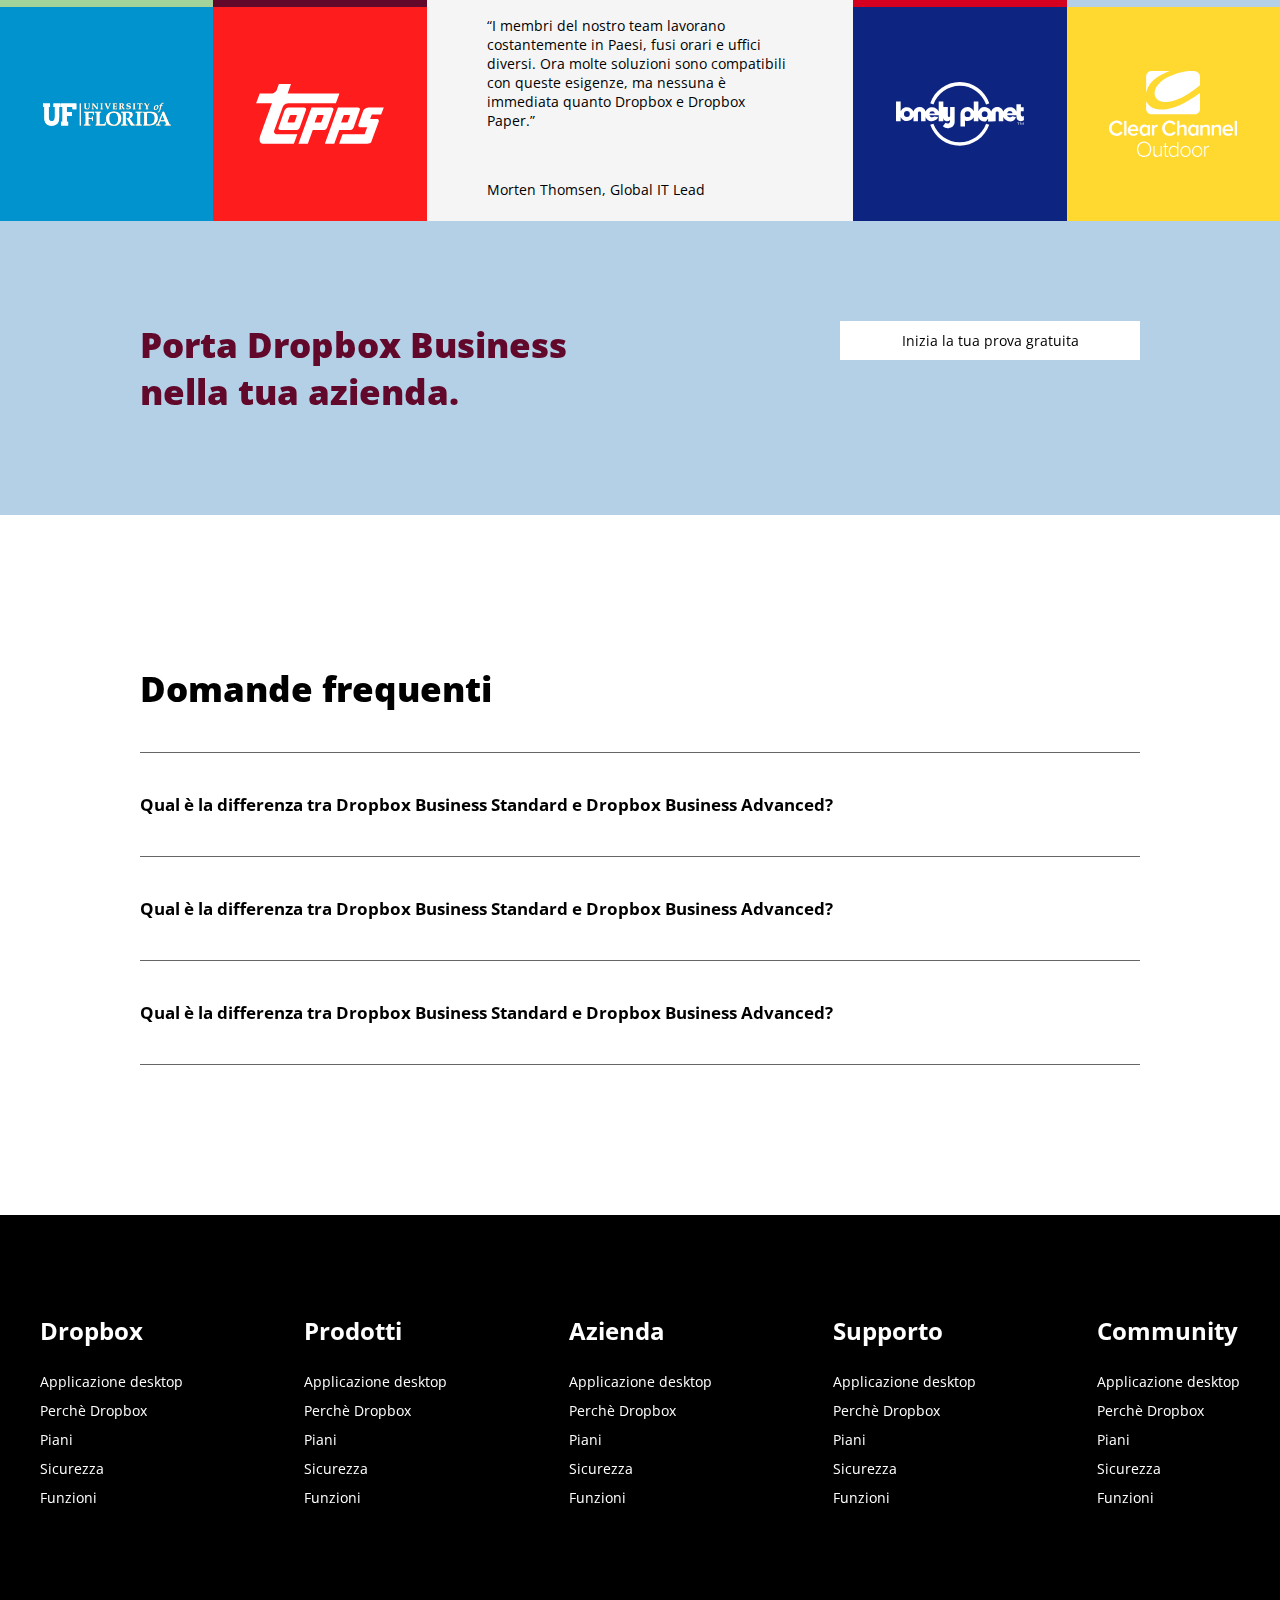
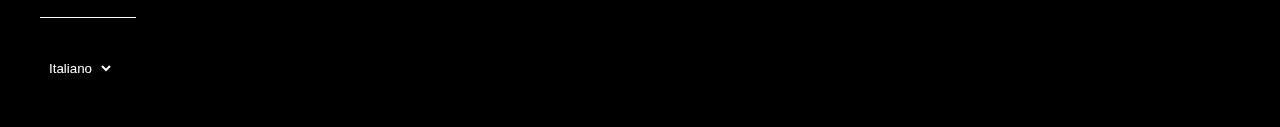
==== commit 87126d7e: "added some features" ====
--- a/index.html
+++ b/index.html
@@ -16,17 +16,53 @@
     <header>
         <div class="head-wrapper f-row f-between">
             <!-- sezione sinistra dell'header -->
-            <div>
-                <a href="#" class="logo"><img src="img/logo-small.png" alt="Logo Dropbox"></a>
-                <a href="#">Perchè Dropbox</a>
+            <div class="f-row">
+                <a href="index.html" class="logo"><img src="img/logo-small.png" alt="Logo Dropbox"></a>
+                <a href="#" class="head-hover">Perchè Dropbox
+                    <div class="hov f-row">
+                        
+                        <ul>
+                            <li><strong>Panoramica</strong></li>
+                            <li>Ispirati</li>
+                            <li>Cosa dicono i clienti</li>
+                            <li>Integrazioni di app</li>
+                            <li>Risorse</li>
+                        </ul>                       
+                        <ul>
+                            <li><strong>Panoramica</strong></li>
+                            <li>Ispirati</li>
+                            <li>Cosa dicono i clienti</li>
+                            <li>Integrazioni di app</li>
+                            <li>Risorse</li>
+                            <li>Ispirati</li>
+                            <li>Cosa dicono i clienti</li>
+                            <li>Integrazioni di app</li>
+                            <li>Risorse</li>
+                        </ul>
+                    </div>
+                </a>
                 <a href="#">Funzioni</a>
-                <a href="#">Piani e prezzi</a>
+                <a href="#first-section">Piani e prezzi</a>
             </div>       
 
             <!-- sezione destra dell'header -->
-            <div>
-                <a href="#">Supporto</a>
-                <a href="#">Contatta l'ufficio vendite</a>
+            <div class="f-row">
+                <a href="#" class="head-hover">Supporto
+                    <div class="hov f-row">                      
+                        <ul>
+                            <li>Centro assistenza</li>
+                            <li>Forum della community</li>
+                        </ul>                       
+                    </div>
+                </a>
+                <a href="#" class="head-hover">Contatta l'ufficio vendite
+                    <div class="hov f-row">                      
+                        <ul>
+                            <li>Telefono: +39 0000000000</li>
+                            <li>Invia una e-mail</li>
+                        </ul>                       
+                    </div>
+                </a>
                 <a href="#">Accedi</a>
                 <a href="#" class="btn">Inizia</a>
             </div>
@@ -247,21 +283,28 @@
         <!-- sesta section (faq) -->
         <section class="container mg-top" id="sixth-section">
             <h2>Domande frequenti</h2>
-            <details>
-                <summary>Qual è la differenza tra Dropbox Business Standard e Dropbox Business Advanced?</summary>
-                    <p>Lorem ipsum dolor sit amet consectetur adipisicing elit. In, distinctio illum. Officia soluta iste eveniet placeat maiores quod fuga aut praesentium adipisci pariatur cum animi, aspernatur, laudantium voluptatum, architecto officiis ut amet eos nulla fugit dicta illum blanditiis nihil veniam. Doloribus itaque nemo exercitationem perferendis id optio eos earum alias.</p>
-            </details>
-            <details>
-                <summary>Qual è la differenza tra Dropbox Business Standard e Dropbox Business Advanced?</summary>
-                    <p>Lorem ipsum dolor sit amet consectetur adipisicing elit. In, distinctio illum. Officia soluta iste eveniet placeat maiores quod fuga aut praesentium adipisci pariatur cum animi, aspernatur, laudantium voluptatum, architecto officiis ut amet eos nulla fugit dicta illum blanditiis nihil veniam. Doloribus itaque nemo exercitationem perferendis id optio eos earum alias.</p>
-            </details>
-            <details>
-                <summary>Qual è la differenza tra Dropbox Business Standard e Dropbox Business Advanced?</summary>
-                    <p>Lorem ipsum dolor sit amet consectetur adipisicing elit. In, distinctio illum. Officia soluta iste eveniet placeat maiores quod fuga aut praesentium adipisci pariatur cum animi, aspernatur, laudantium voluptatum, architecto officiis ut amet eos nulla fugit dicta illum blanditiis nihil veniam. Doloribus itaque nemo exercitationem perferendis id optio eos earum alias.</p>
-            </details>
+            <div class="faq-wrapper">
+                <div class="question">Qual è la differenza tra Dropbox Business Standard e Dropbox Business Advanced?</div>
+                <i class="fa-solid fa-angle-down"></i>
+
+                <p>Lorem ipsum dolor sit amet consectetur adipisicing elit. In, distinctio illum. Officia soluta iste eveniet placeat maiores quod fuga aut praesentium adipisci pariatur cum animi, aspernatur, laudantium voluptatum, architecto officiis ut amet eos nulla fugit dicta illum blanditiis nihil veniam. Doloribus itaque nemo exercitationem perferendis id optio eos earum alias.</p>
+            </div>
+            <div class="faq-wrapper">
+                <div class="question">Qual è la differenza tra Dropbox Business Standard e Dropbox Business Advanced?</div>
+                <i class="fa-solid fa-angle-down"></i>
+
+                <p>Lorem ipsum dolor sit amet consectetur adipisicing elit. In, distinctio illum. Officia soluta iste eveniet placeat maiores quod fuga aut praesentium adipisci pariatur cum animi, aspernatur, laudantium voluptatum, architecto officiis ut amet eos nulla fugit dicta illum blanditiis nihil veniam. Doloribus itaque nemo exercitationem perferendis id optio eos earum alias.</p>
+            </div>
+            <div class="faq-wrapper">
+                <div class="question">Qual è la differenza tra Dropbox Business Standard e Dropbox Business Advanced?</div>
+                <i class="fa-solid fa-angle-down"></i>
+
+                <p>Lorem ipsum dolor sit amet consectetur adipisicing elit. In, distinctio illum. Officia soluta iste eveniet placeat maiores quod fuga aut praesentium adipisci pariatur cum animi, aspernatur, laudantium voluptatum, architecto officiis ut amet eos nulla fugit dicta illum blanditiis nihil veniam. Doloribus itaque nemo exercitationem perferendis id optio eos earum alias.</p>
+            </div>
         </section>
     </main>
 
+    <!-- footer -->
     <footer class="mg-top">
         <div class="big-container">
             <div class="foot-top f-row f-between">
@@ -270,7 +313,7 @@
                     <ul>
                         <li><a href="#">Applicazione desktop</a></li>
                         <li><a href="#">Perchè Dropbox</a></li>
-                        <li><a href="#section-1">Piani</a></li>
+                        <li><a href="#first-section">Piani</a></li>
                         <li><a href="#">Sicurezza</a></li>
                         <li><a href="#">Funzioni</a></li>
                     </ul>
@@ -280,7 +323,7 @@
                     <ul>
                         <li><a href="#">Applicazione desktop</a></li>
                         <li><a href="#">Perchè Dropbox</a></li>
-                        <li><a href="#section-1">Piani</a></li>
+                        <li><a href="#first-section">Piani</a></li>
                         <li><a href="#">Sicurezza</a></li>
                         <li><a href="#">Funzioni</a></li>
                     </ul>
@@ -290,7 +333,7 @@
                     <ul>
                         <li><a href="#">Applicazione desktop</a></li>
                         <li><a href="#">Perchè Dropbox</a></li>
-                        <li><a href="#section-1">Piani</a></li>
+                        <li><a href="#first-section">Piani</a></li>
                         <li><a href="#">Sicurezza</a></li>
                         <li><a href="#">Funzioni</a></li>
                     </ul>
@@ -300,7 +343,7 @@
                     <ul>
                         <li><a href="#">Applicazione desktop</a></li>
                         <li><a href="#">Perchè Dropbox</a></li>
-                        <li><a href="#section-1">Piani</a></li>
+                        <li><a href="#first-section">Piani</a></li>
                         <li><a href="#">Sicurezza</a></li>
                         <li><a href="#">Funzioni</a></li>
                     </ul>
@@ -310,7 +353,7 @@
                     <ul>
                         <li><a href="#">Applicazione desktop</a></li>
                         <li><a href="#">Perchè Dropbox</a></li>
-                        <li><a href="#section-1">Piani</a></li>
+                        <li><a href="#first-section">Piani</a></li>
                         <li><a href="#">Sicurezza</a></li>
                         <li><a href="#">Funzioni</a></li>
                     </ul>
--- a/css/style.css
+++ b/css/style.css
@@ -114,7 +114,7 @@
 .head-wrapper{
     position: fixed;
     top: 0;
-    padding: 20px;
+    padding: 0 20px;
     background-color: var(--color-white);
     width: 100%;
     z-index: 1000;
@@ -122,22 +122,55 @@
 }
 
 .logo:hover{
-    background-color: var(--color-white);
+    background-color: transparent;
 }
 
 .logo{
-    vertical-align: middle;
     padding-left: 0;
+    height: 100%;
 }
 
 header a {
-    vertical-align: middle;
     color: var(--color-black);
-    padding: 10px 20px;
+    padding: 20px 20px 10px;
+    display: inline-block;
 }
 
 header a:hover{
     background-color: var(--color-white-hover);
+}
+
+.head-wrapper .btn{
+    padding: 10px 20px;
+    background-color: var(--color-button);
+    color: var(--color-white);
+    align-self: center;
+}
+
+.head-wrapper .head-hover:hover > .hov{
+    display: flex;
+}
+
+.head-wrapper .hov{
+    position: absolute;
+    top: 55px;
+    display: none;
+    z-index: 1000;
+    background-color: var(--color-white-hover);
+    padding: 20px;
+    box-shadow: 0 5px 5px rgba(51, 51, 51, 0.5);
+}
+
+.head-wrapper .hov ul{
+    list-style: none;
+}
+
+.head-wrapper .hov ul li{
+    padding: 10px 50px 10px 10px;
+}
+
+.head-wrapper .hov ul li:hover{
+    background-color: #e7e0d7;
 }
 
 /* main */
@@ -508,16 +541,16 @@
 
 /* inizio sesta section */
 
-#sixth-section h2+details{
+#sixth-section h2+.faq-wrapper{
     margin-top: 40px;
     border-top: 1px solid #666;
 }
 
-#sixth-section details{
+#sixth-section .faq-wrapper{
     border-bottom: 1px solid #666;
 }
 
-#sixth-section summary{
+#sixth-section .question{
     font-weight: bold;
     cursor: pointer;
     padding: 40px 0;
@@ -527,22 +560,31 @@
 #sixth-section p{
     padding: 0 0 30px 1.5em;
     margin-top: -25px;
-}
-
-summary {
-    display: block;
+    display: none;
+}
+
+#sixth-section .question {
+    display: inline-block;
 }
   
-summary::after {
+#sixth-section .fa-solid.fa-angle-down {
    margin-left: 25%;
    display: inline-block;
-   content: "\26DB";
    transition: 0.2s;
 }
- 
- details[open] > summary::after {
+
+#sixth-section .faq-wrapper:hover{
+    background-color: var(--color-white-hover);
+}
+ 
+#sixth-section .faq-wrapper:hover > .fa-solid.fa-angle-down{
    transform: rotate(90deg);
 }
+
+#sixth-section .faq-wrapper:hover > p{
+    display: block;
+}
+
 /* fine sesta section */
 
 /* footer */
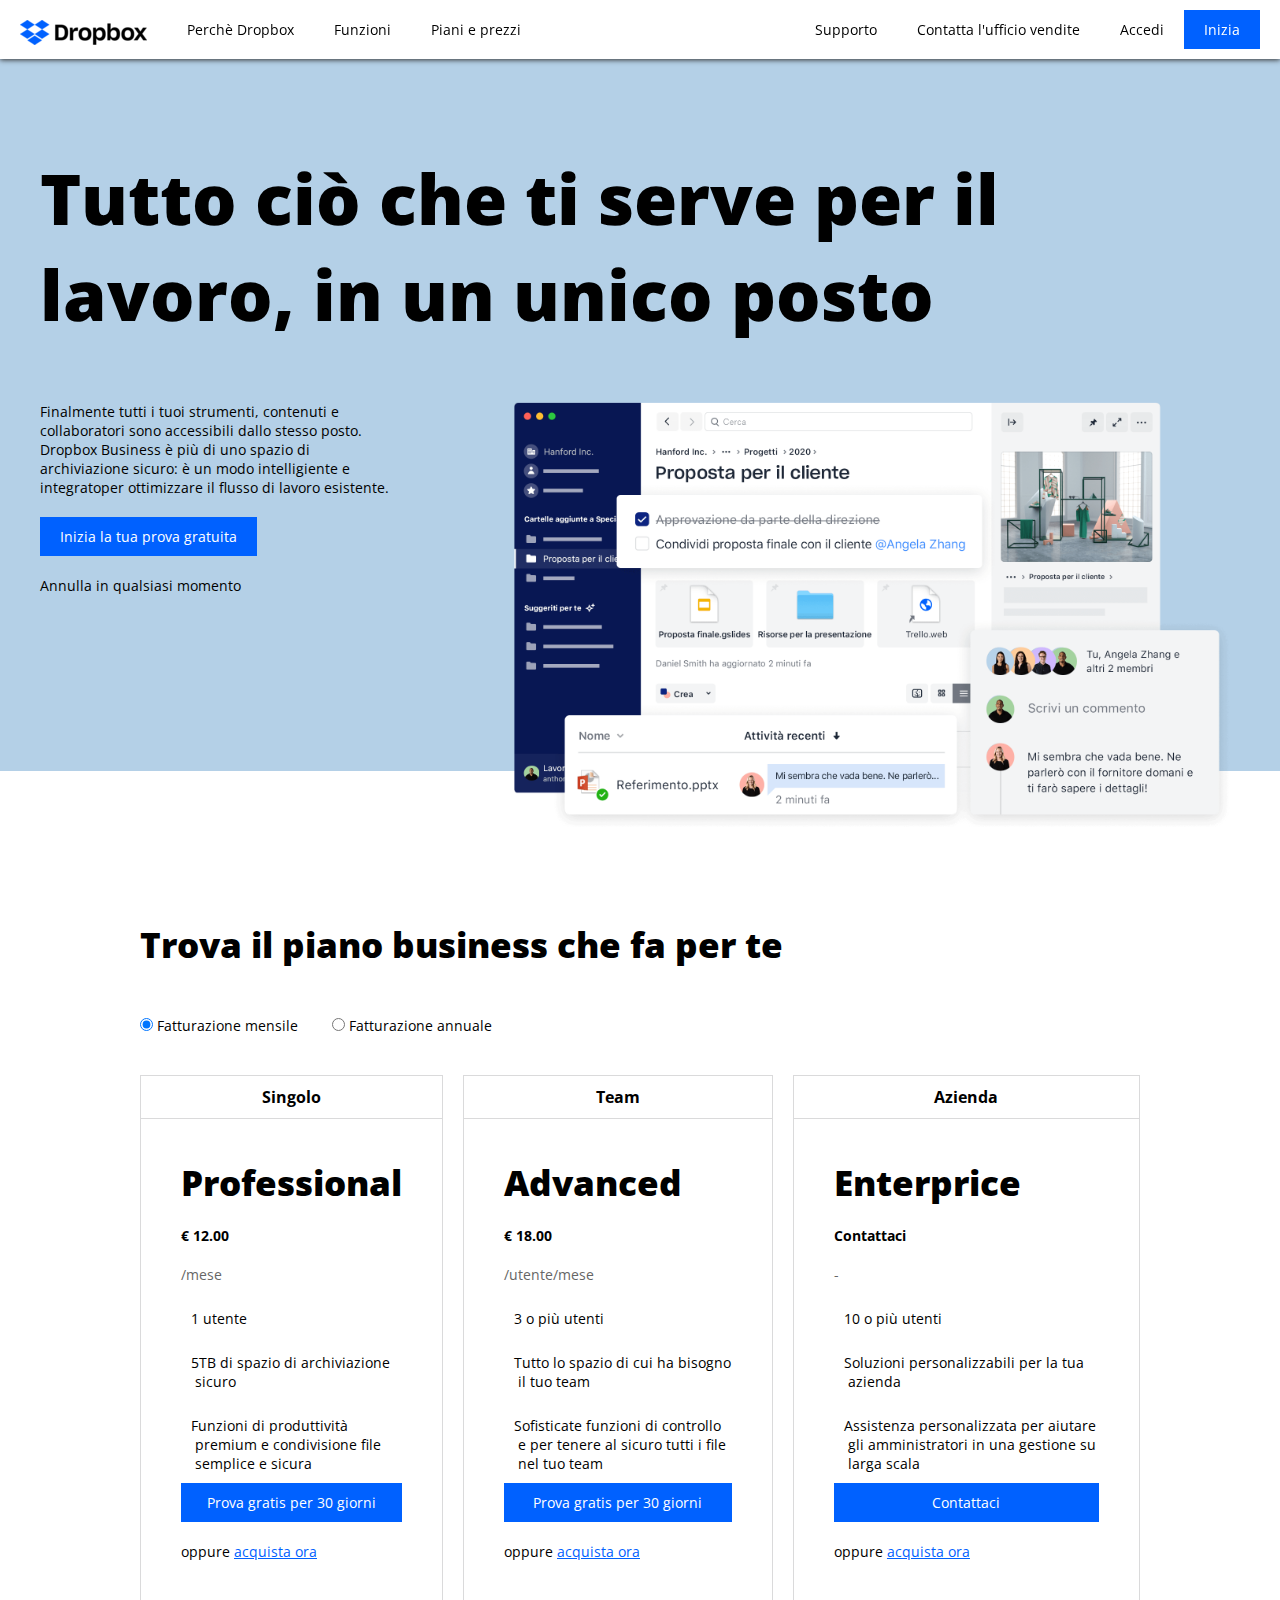
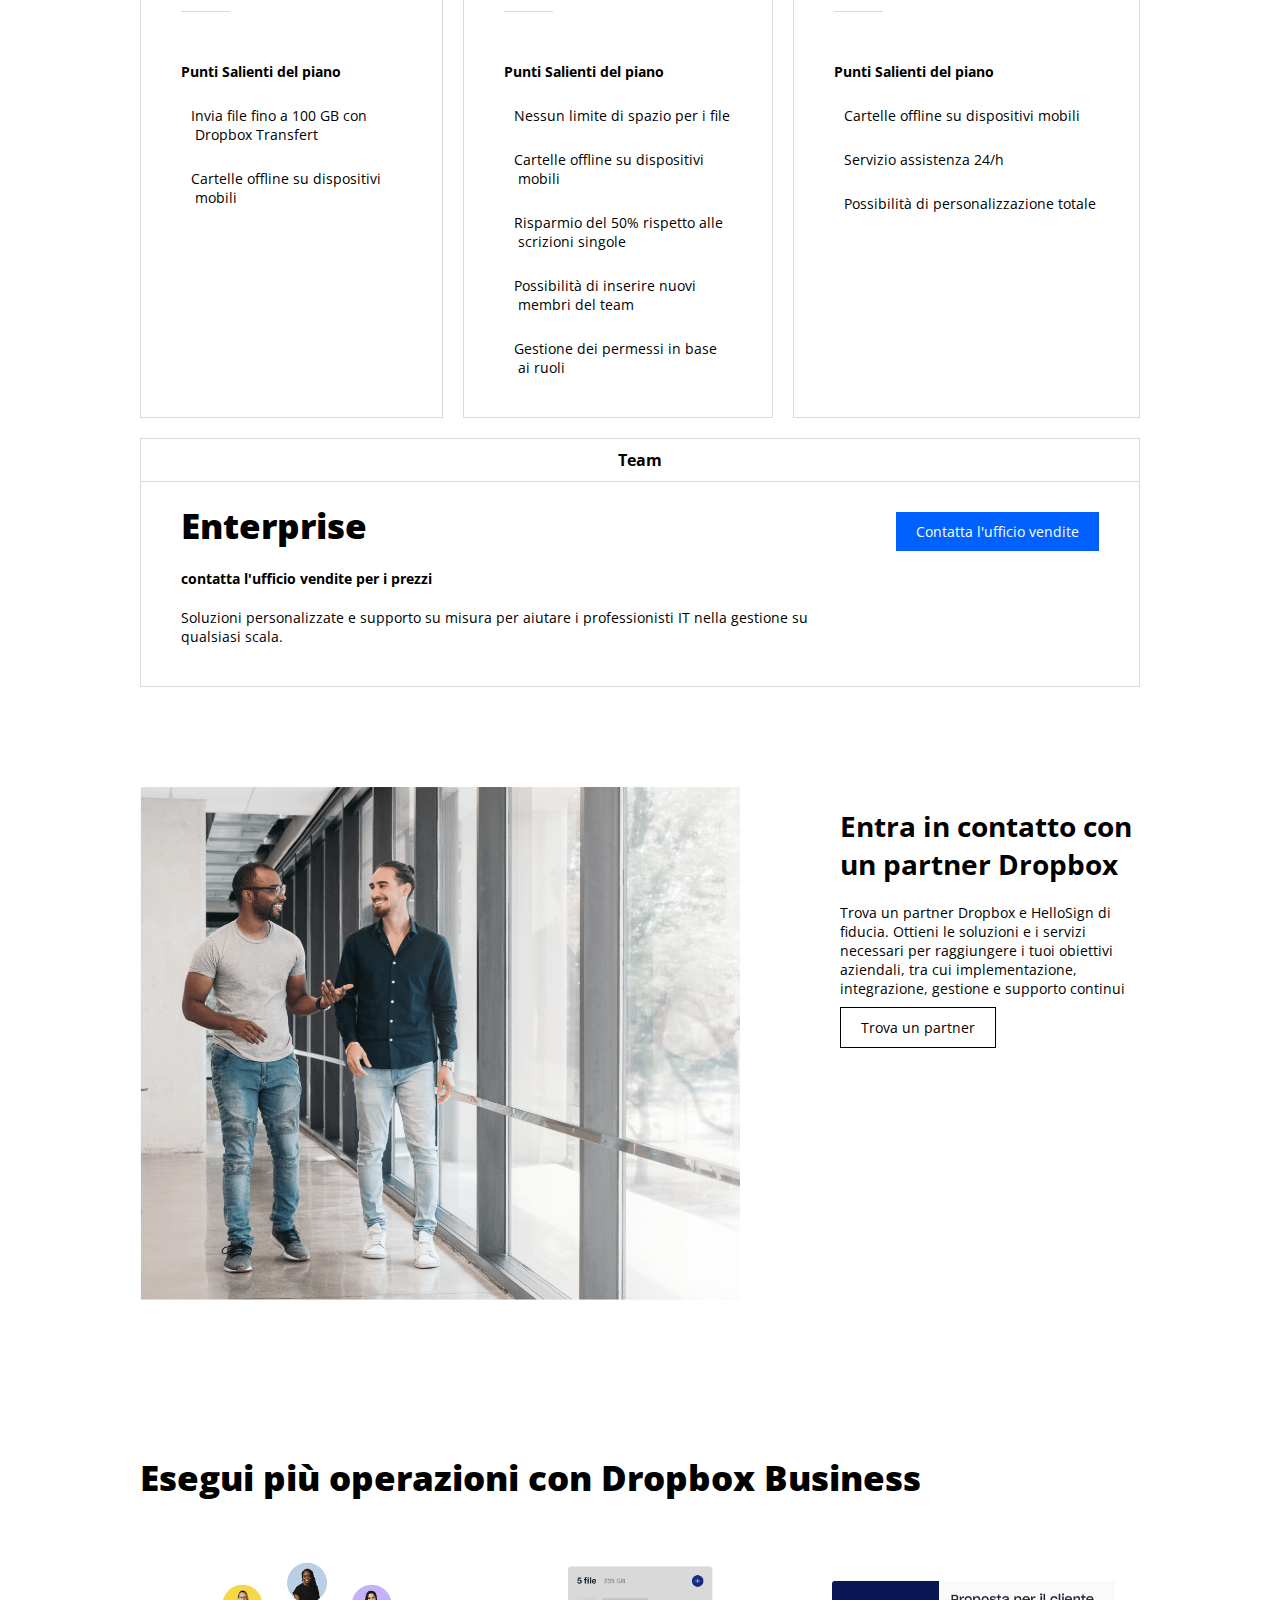
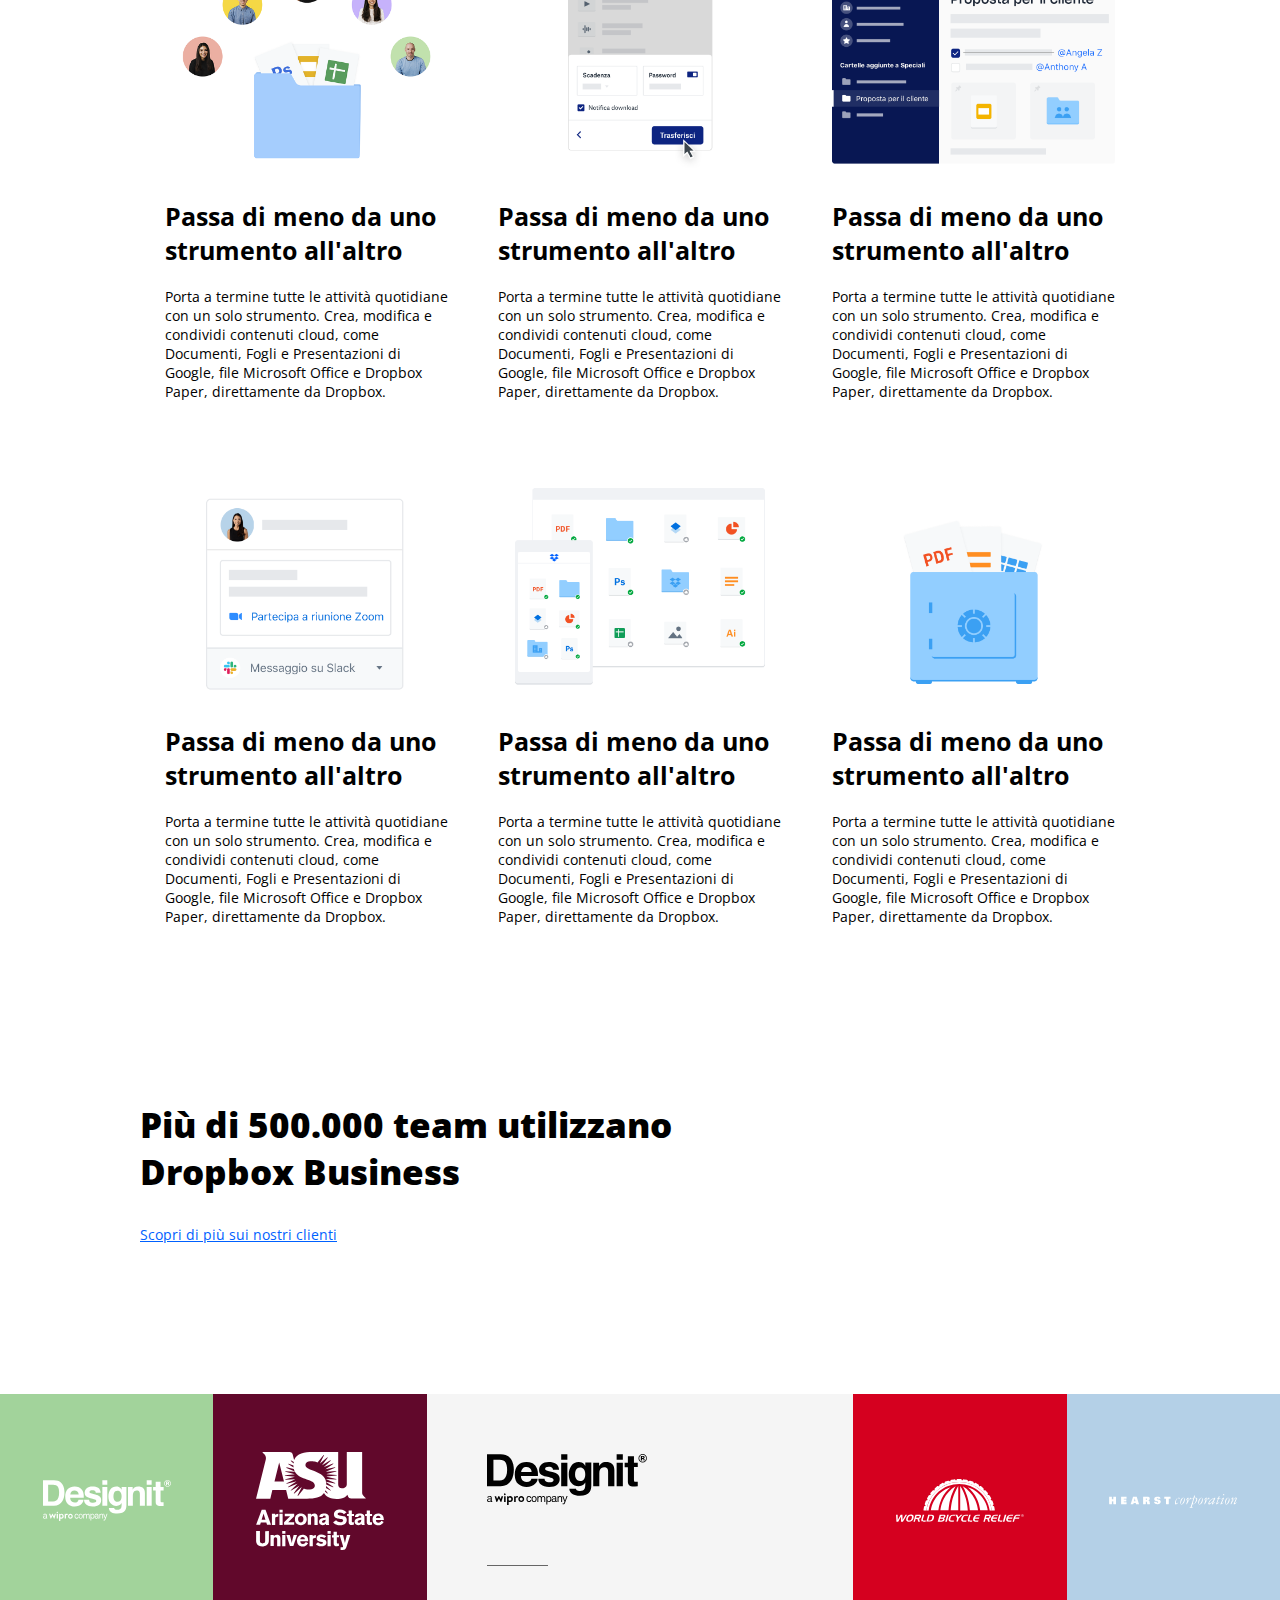
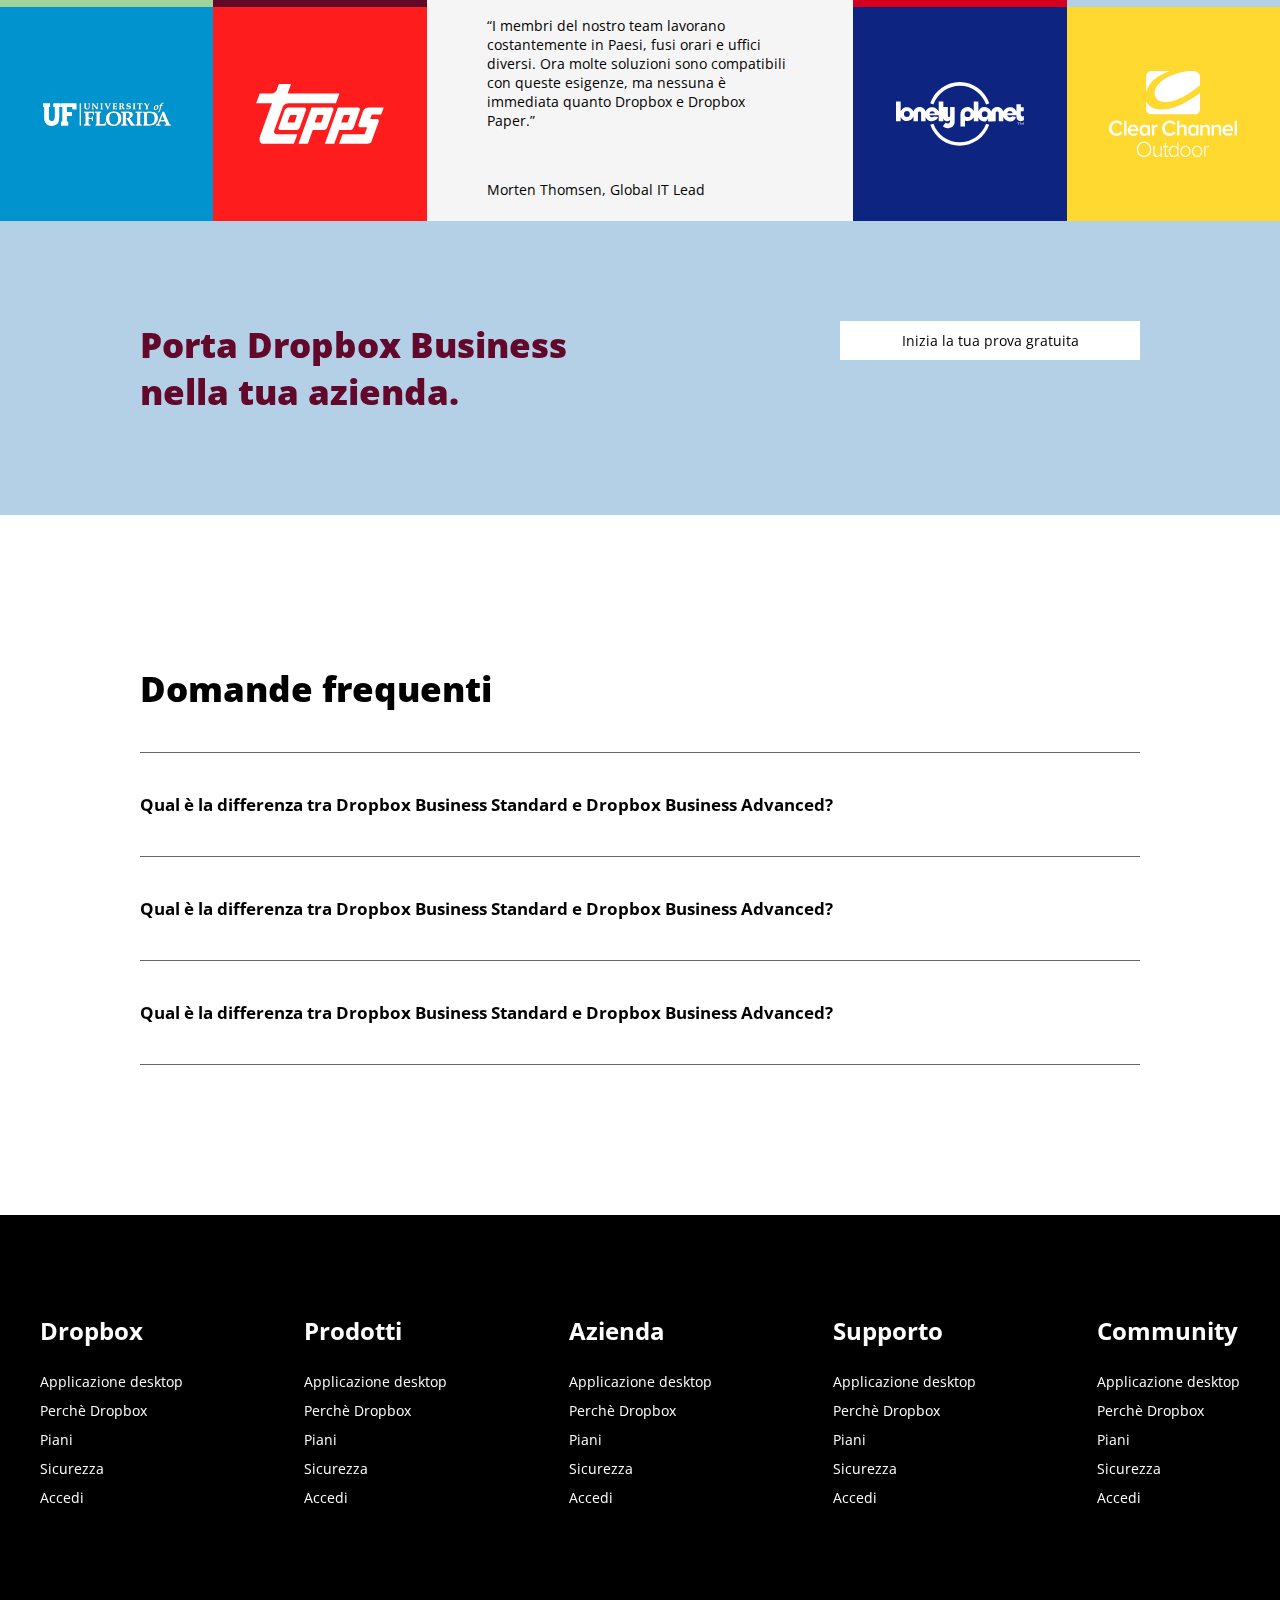
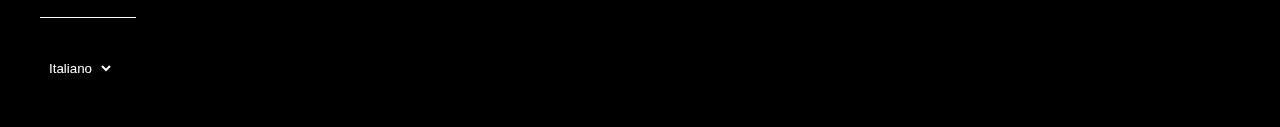
==== commit a41ebf19: "created login page" ====
--- a/index.html
+++ b/index.html
@@ -19,7 +19,7 @@
             <div class="f-row">
                 <a href="index.html" class="logo"><img src="img/logo-small.png" alt="Logo Dropbox"></a>
                 <a href="#" class="head-hover">Perchè Dropbox
-                    <div class="hov f-row">
+                    <div class="hov">
                         
                         <ul>
                             <li><strong>Panoramica</strong></li>
@@ -48,22 +48,24 @@
             <!-- sezione destra dell'header -->
             <div class="f-row">
                 <a href="#" class="head-hover">Supporto
-                    <div class="hov f-row">                      
-                        <ul>
+                    <div class="hov">                      
+                        <ul>
+                            <li><strong>Supporto</strong></li>
                             <li>Centro assistenza</li>
                             <li>Forum della community</li>
                         </ul>                       
                     </div>
                 </a>
                 <a href="#" class="head-hover">Contatta l'ufficio vendite
-                    <div class="hov f-row">                      
-                        <ul>
+                    <div class="hov">                      
+                        <ul>
+                            <li><strong>Contatti</strong></li>
                             <li>Telefono: +39 0000000000</li>
                             <li>Invia una e-mail</li>
                         </ul>                       
                     </div>
                 </a>
-                <a href="#">Accedi</a>
+                <a href="pages/login.html">Accedi</a>
                 <a href="#" class="btn">Inizia</a>
             </div>
         </div>
@@ -315,7 +317,7 @@
                         <li><a href="#">Perchè Dropbox</a></li>
                         <li><a href="#first-section">Piani</a></li>
                         <li><a href="#">Sicurezza</a></li>
-                        <li><a href="#">Funzioni</a></li>
+                        <li><a href="pages/login.html">Accedi</a></li>
                     </ul>
                 </div>
                 <div>
@@ -325,7 +327,7 @@
                         <li><a href="#">Perchè Dropbox</a></li>
                         <li><a href="#first-section">Piani</a></li>
                         <li><a href="#">Sicurezza</a></li>
-                        <li><a href="#">Funzioni</a></li>
+                        <li><a href="pages/login.html">Accedi</a></li>
                     </ul>
                 </div>
                 <div>
@@ -335,7 +337,7 @@
                         <li><a href="#">Perchè Dropbox</a></li>
                         <li><a href="#first-section">Piani</a></li>
                         <li><a href="#">Sicurezza</a></li>
-                        <li><a href="#">Funzioni</a></li>
+                        <li><a href="pages/login.html">Accedi</a></li>
                     </ul>
                 </div>
                 <div>
@@ -345,7 +347,7 @@
                         <li><a href="#">Perchè Dropbox</a></li>
                         <li><a href="#first-section">Piani</a></li>
                         <li><a href="#">Sicurezza</a></li>
-                        <li><a href="#">Funzioni</a></li>
+                        <li><a href="pages/login.html">Accedi</a></li>
                     </ul>
                 </div>
                 <div>
@@ -355,7 +357,7 @@
                         <li><a href="#">Perchè Dropbox</a></li>
                         <li><a href="#first-section">Piani</a></li>
                         <li><a href="#">Sicurezza</a></li>
-                        <li><a href="#">Funzioni</a></li>
+                        <li><a href="pages/login.html">Accedi</a></li>
                     </ul>
                 </div>
             </div>
--- a/css/style.css
+++ b/css/style.css
@@ -109,6 +109,8 @@
 
 /* content */
 
+/* inizio main page */
+
 /* header */
 
 .head-wrapper{
@@ -134,6 +136,7 @@
     color: var(--color-black);
     padding: 20px 20px 10px;
     display: inline-block;
+    position: relative;
 }
 
 header a:hover{
@@ -154,11 +157,13 @@
 .head-wrapper .hov{
     position: absolute;
     top: 55px;
+    left: 0;
     display: none;
+    min-width: 280px;
     z-index: 1000;
     background-color: var(--color-white-hover);
     padding: 20px;
-    box-shadow: 0 5px 5px rgba(51, 51, 51, 0.5);
+    box-shadow: 0 5px 5px rgba(51, 51, 51, 0.3);
 }
 
 .head-wrapper .hov ul{
@@ -171,6 +176,10 @@
 
 .head-wrapper .hov ul li:hover{
     background-color: #e7e0d7;
+}
+
+.head-wrapper .hov ul li:first-child:hover{
+    background-color: transparent
 }
 
 /* main */
@@ -626,4 +635,130 @@
     background-color: var(--color-black);
     color: var(--color-white);
     padding-left: 5px;
-}+}
+
+/* fine main page */
+
+/* inizio login page */
+
+/* header login */
+
+#login .head-wrapper .hov{
+    right: 0;
+    left: auto;
+}
+
+/* main login */
+
+#login .mg-top{
+    margin-top: 30px;
+}
+
+#login .container{
+    margin-top: 150px;
+}
+
+#login .login-form{
+    width: 350px;
+}
+
+#login h1{
+    font-weight: 500;
+}
+
+#login main a , #login main input{
+    display: flex;
+    height: 4em;
+    align-items: center;
+    color: #000;
+    padding: 0 10px;
+}
+
+#login main img{
+    width: 1.5em;
+    font-size: 2em;
+    width: 10%;
+    vertical-align: middle;
+}
+
+#login main i{
+    font-size: 2.5em;
+    width: 10%;
+    vertical-align: middle;
+    padding-bottom: 8px;
+}
+
+#login .login-text{
+    display: block;
+    width: 90%;
+    text-align: center;
+}
+
+#login .google{
+    border: 1px solid #666;
+    border-radius: 5px;
+}
+
+#login .google:hover{
+    border: 1px solid #d2e3fc;
+    background-color: #f8faff;
+}
+
+#login .apple{
+    border: 1px solid #000;
+}
+
+#login .apple:hover{
+    background-color: #ebebeb;
+}
+
+#login .hr{
+    font-size: 1.5em;
+    text-align: center;
+    overflow-x: hidden;
+}
+
+#login .hr span{
+    padding: 0 10px;
+    vertical-align: middle;
+}
+
+#login .hr::before , #login .hr::after{
+    content: "";
+    display: inline-block;
+    height: 1px;
+    background-color: #666;
+    width: 36.5%;
+    vertical-align: middle;
+}
+
+#login main label{
+    display: inline-block;
+    padding-bottom: 5px;
+}
+
+#login form , #login input{
+    width: 100%;
+}
+
+#login .email:hover{
+    border: 2px solid #000;
+}
+
+#login .btn{
+    display: block;
+    text-align: center;
+    padding: 17px 20px;
+    background-color: var(--color-button);
+    color: var(--color-white);
+}
+
+#login .btn:hover{
+    background-color: var(--color-button-hover);
+}
+
+#login footer{
+    margin-top: 100px;
+}
+
+/* fine login page */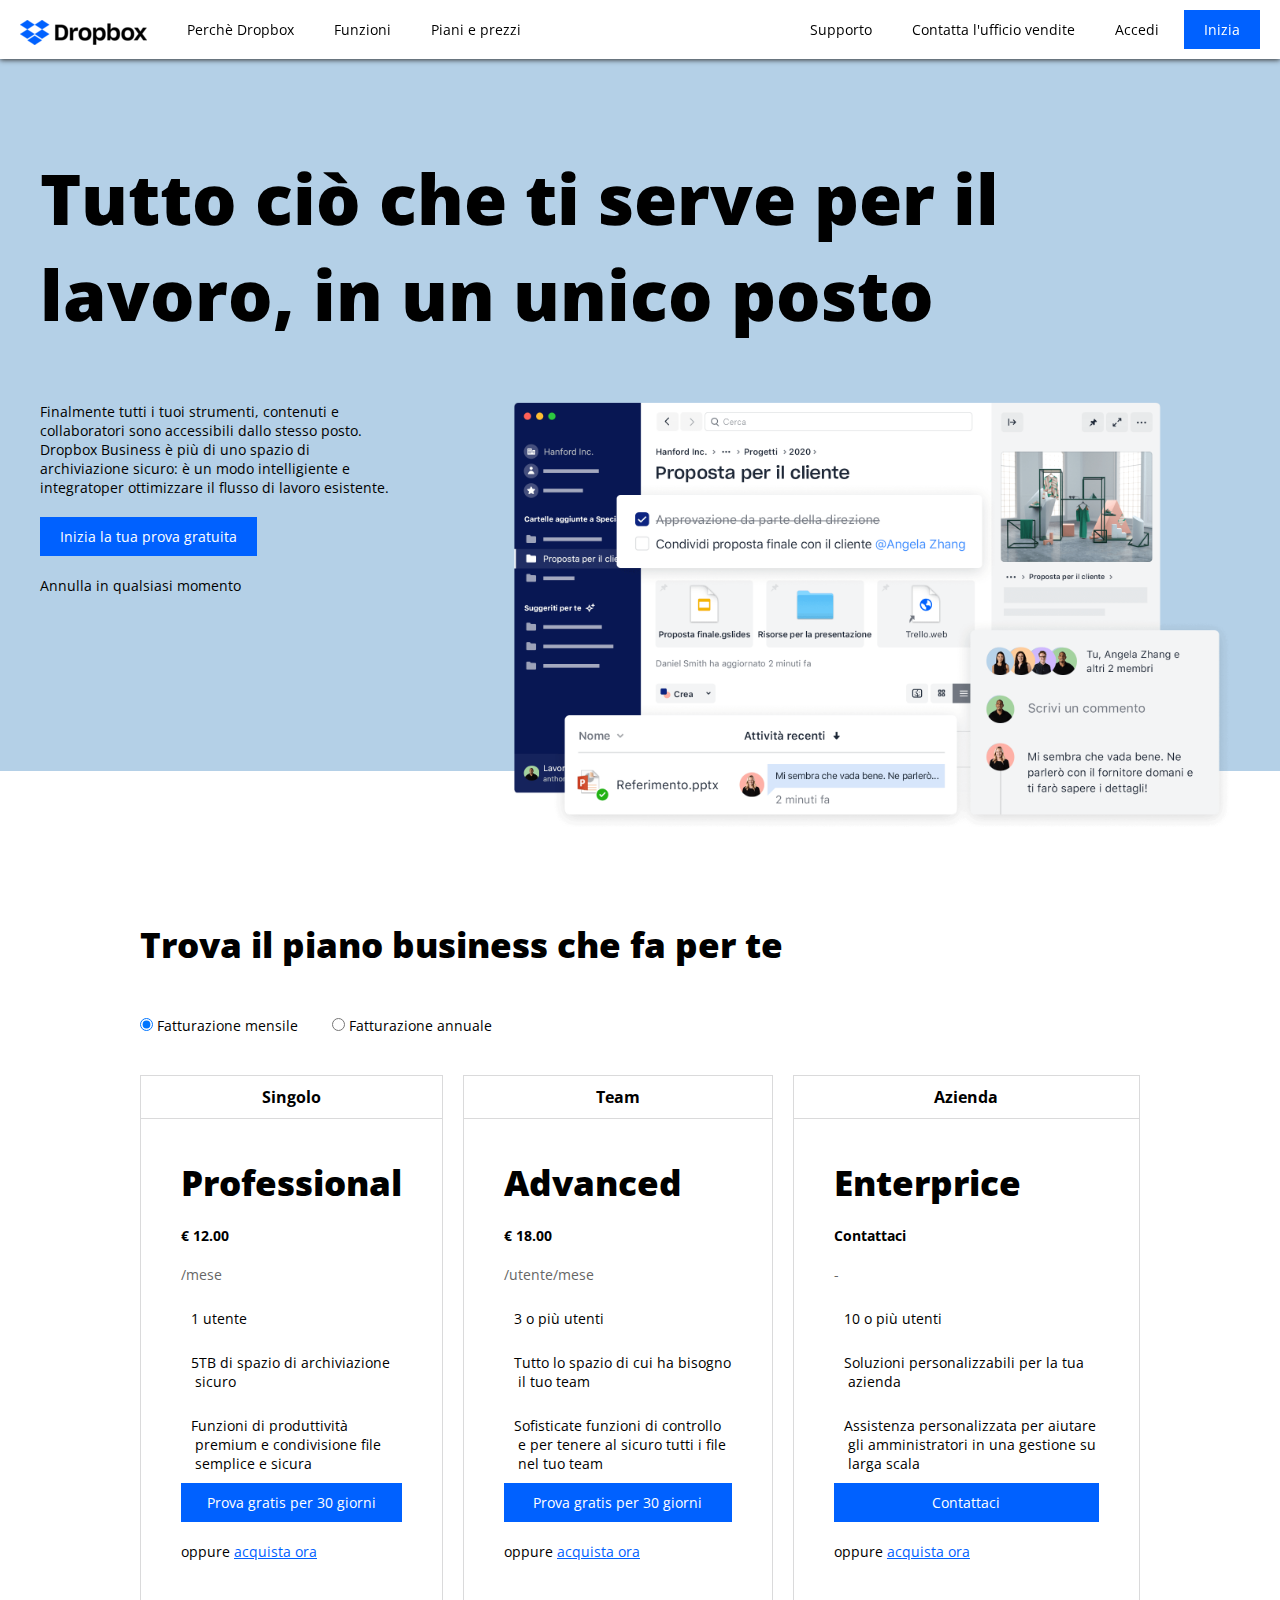
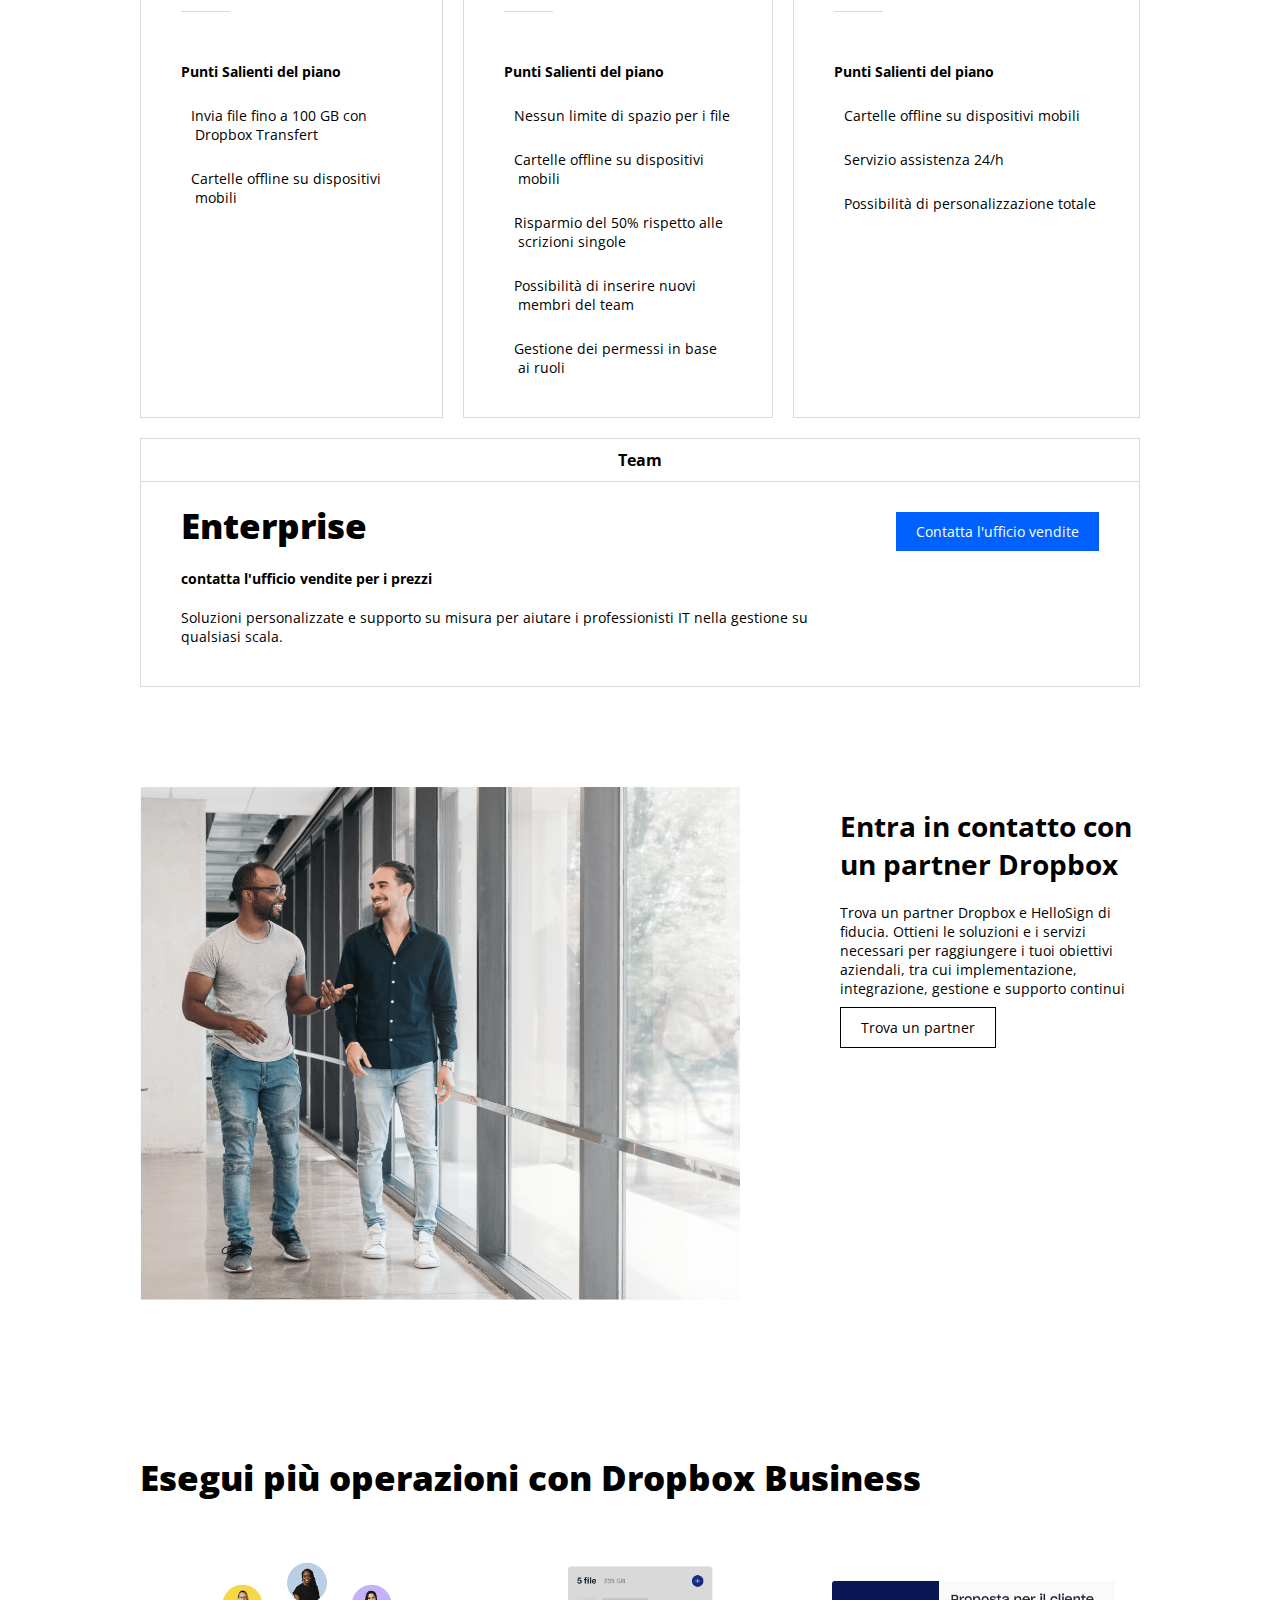
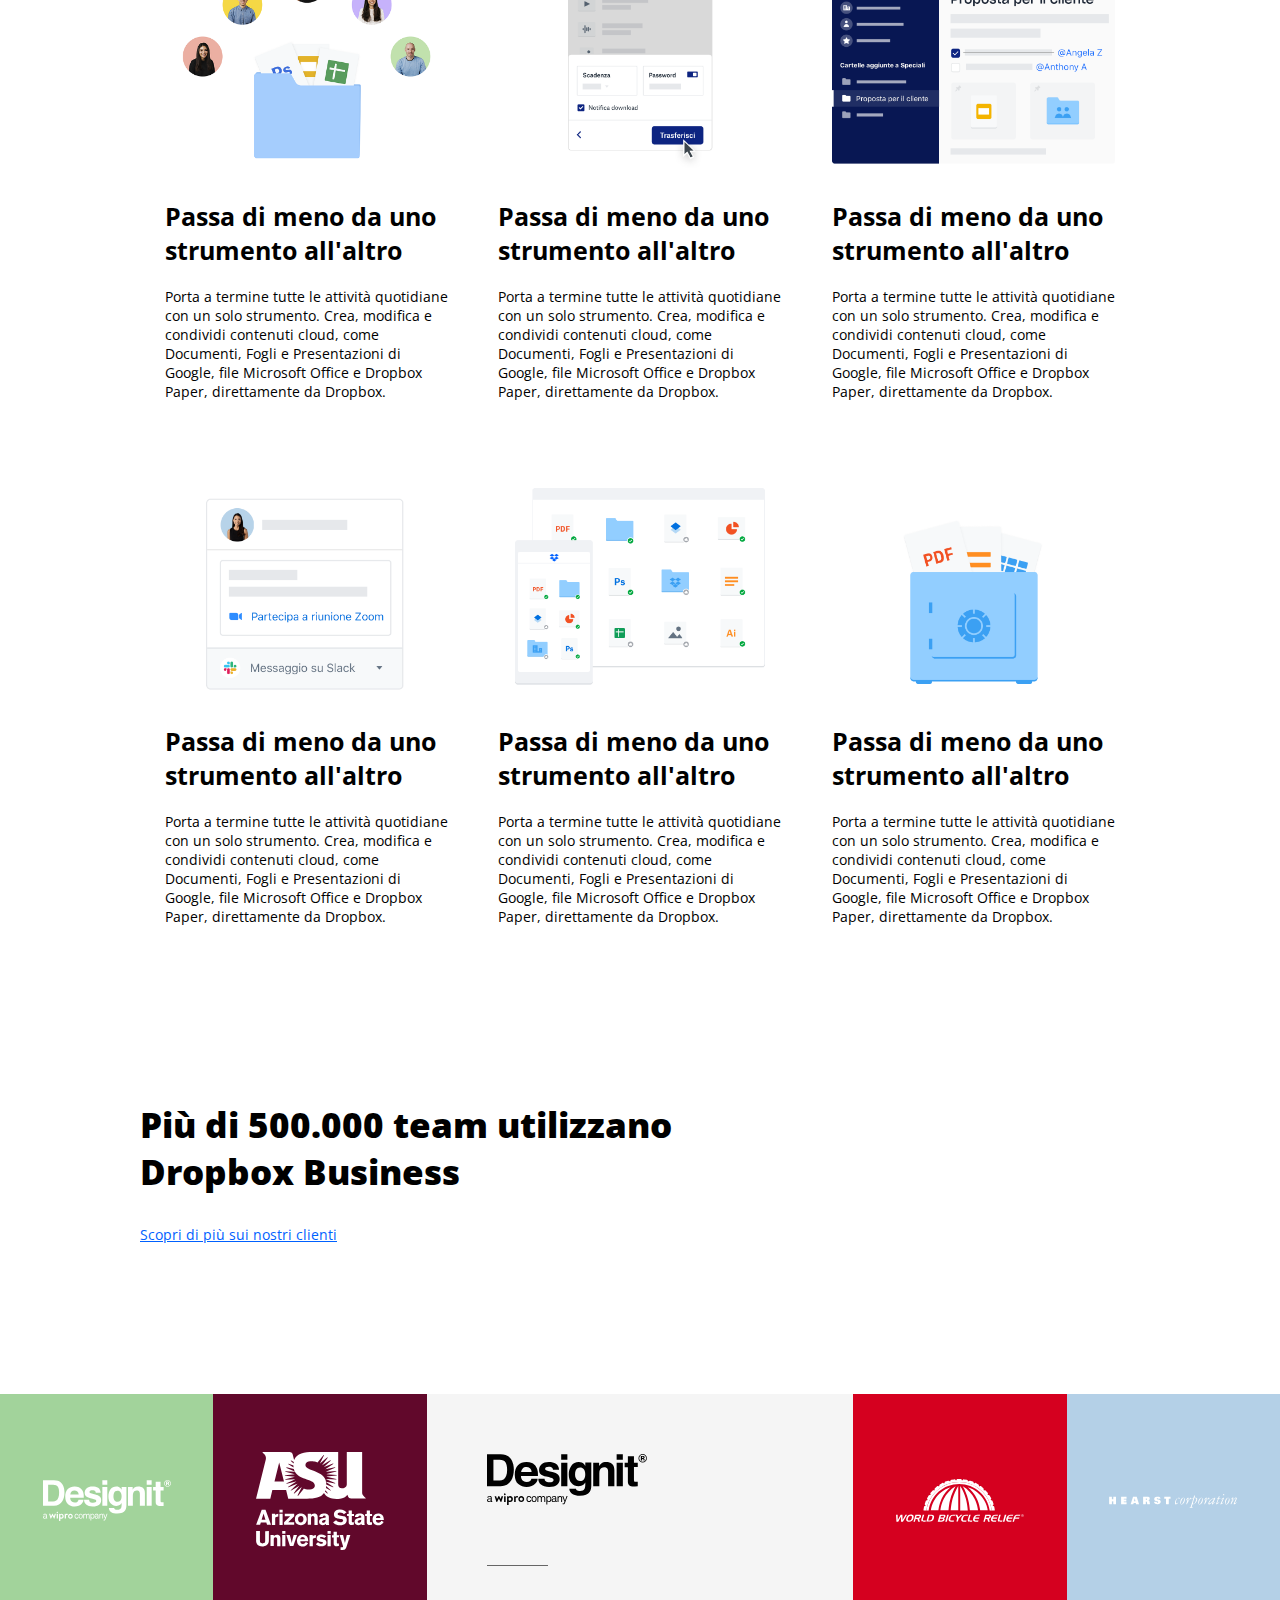
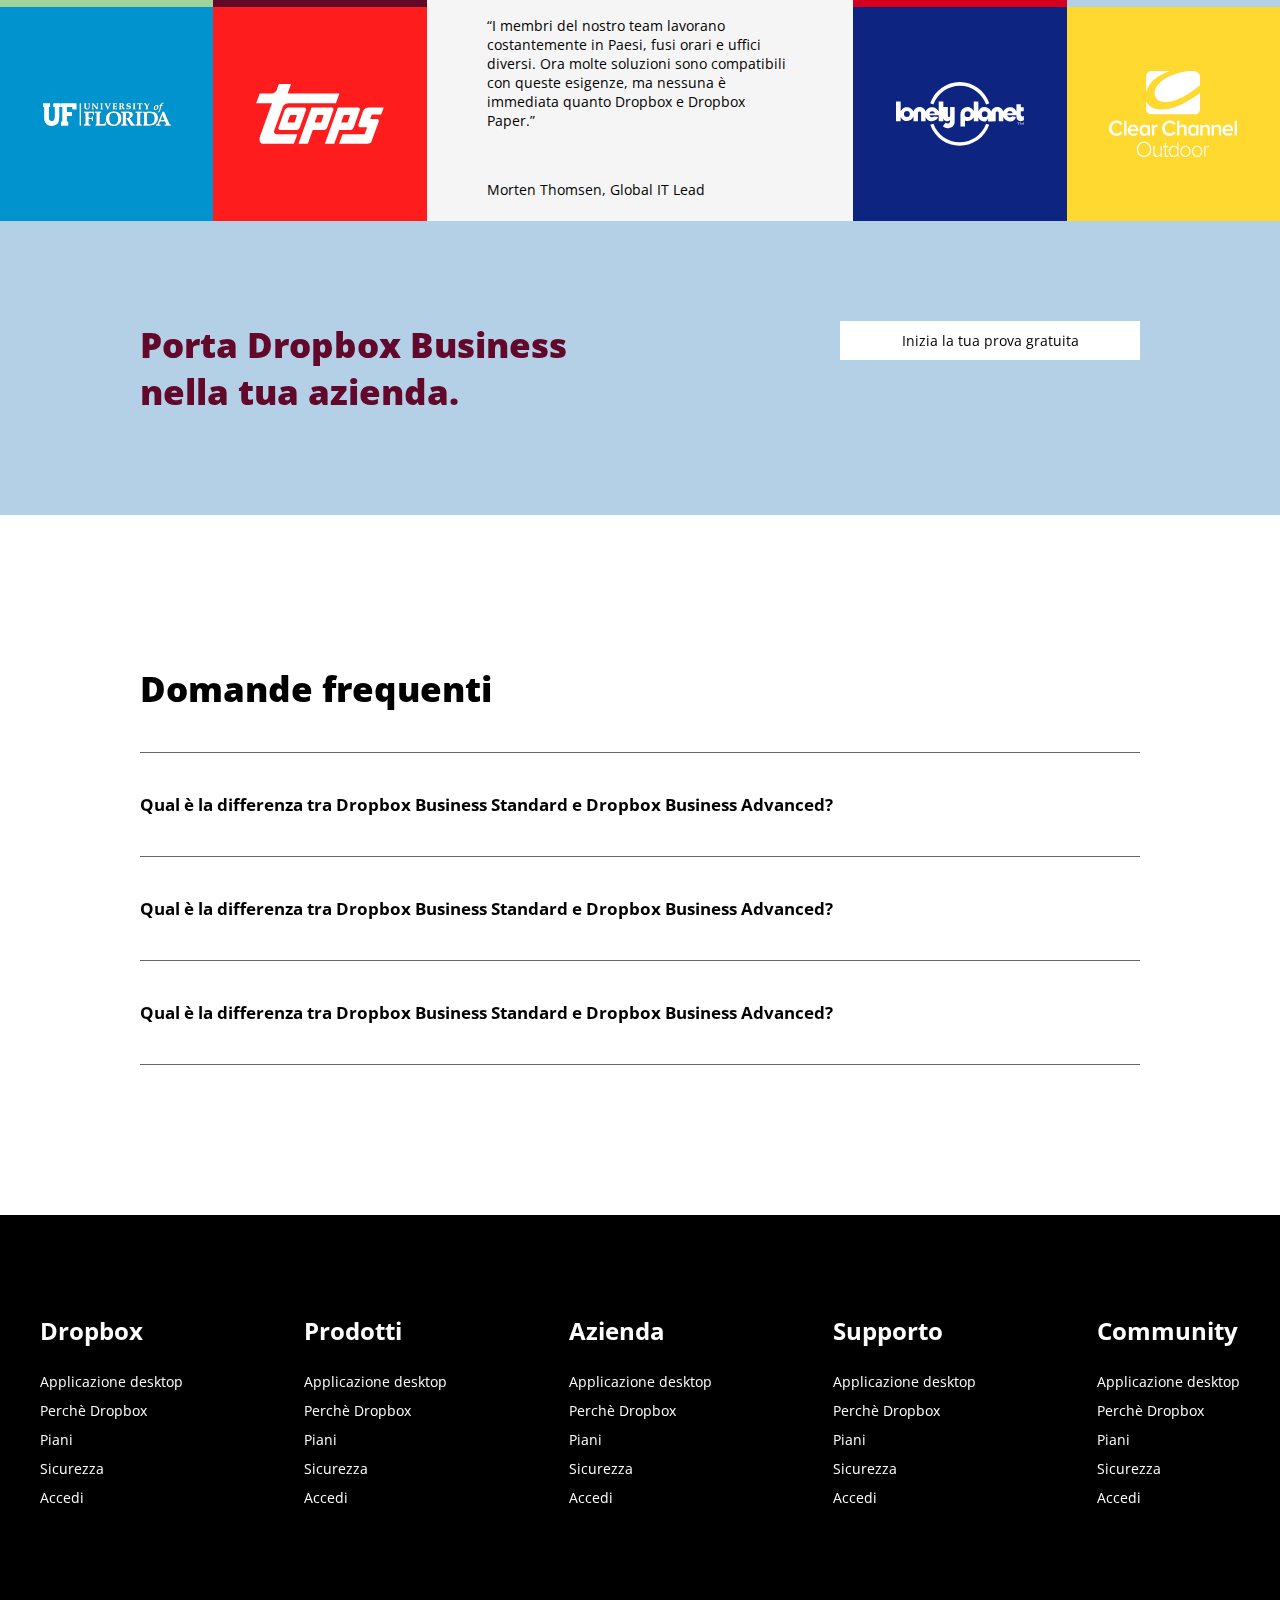
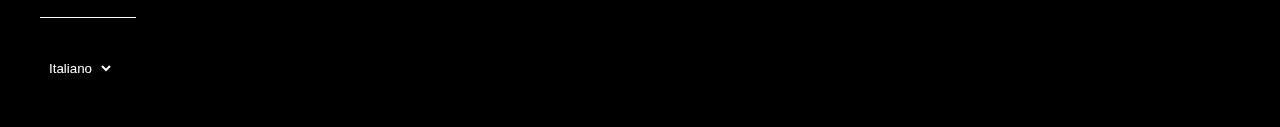
==== commit 223d1fe8: "completed get-started page" ====
--- a/index.html
+++ b/index.html
@@ -66,7 +66,7 @@
                     </div>
                 </a>
                 <a href="pages/login.html">Accedi</a>
-                <a href="#" class="btn">Inizia</a>
+                <a href="pages/get-started.html" class="btn">Inizia</a>
             </div>
         </div>
     </header>
@@ -80,13 +80,13 @@
                 <h1>
                     Tutto ciò che ti serve per il lavoro, in un unico posto
                 </h1>
-                <div class="f-row">
+                <div class="f-row over">
                     <!-- parte sinistra dell'hero -->
                     <div class="hero-left">
                         <p>
                             Finalmente tutti i tuoi strumenti, contenuti e collaboratori sono accessibili dallo stesso posto. Dropbox Business è più di uno spazio di archiviazione sicuro: è un modo intelligiente e integratoper ottimizzare il flusso di lavoro esistente.
                         </p>
-                        <a href="#" class="btn">
+                        <a href="pages/get-started.html" class="btn">
                             Inizia la tua prova gratuita
                         </a><br>
                         <span>Annulla in qualsiasi momento</span><br>
@@ -103,9 +103,9 @@
         <section class="container mg-top" id="first-section">
             <h2>Trova il piano business che fa per te</h2>
 
-            <input name="period" type="radio" id="mensile" checked>
+            <input name="period" type="radio" id="mensile" value="mensile" checked>
             <label for="mensile">Fatturazione mensile</label>
-            <input name="period" type="radio" id="annuale">
+            <input name="period" type="radio" id="annuale" value="annuale">
             <label for="annuale">Fatturazione annuale</label>
 
             <!-- piani di acquisto -->
@@ -119,8 +119,8 @@
                         <span class="indent"><i class="fa-solid fa-user"></i> 1 utente</span>
                         <span class="indent"><i class="fa-solid fa-folder"></i> 5TB di spazio di archiviazione sicuro</span>
                         <span class="indent"><i class="fa-solid fa-share-nodes"></i> Funzioni di produttività premium e condivisione file semplice e sicura</span>
-                        <a href="#" class="btn">Prova gratis per 30 giorni</a>
-                        <span class="bord-bot">oppure</span> <a href="#">acquista ora</a>
+                        <a href="pages/get-started.html" class="btn">Prova gratis per 30 giorni</a>
+                        <span class="bord-bot">oppure</span> <a href="pages/get-started.html">acquista ora</a>
                         <strong class="salienti">Punti Salienti del piano</strong>
                         <ul>
                             <li class="indent"><i class="fa-solid fa-check"></i> Invia file fino a 100 GB con Dropbox Transfert</li>
@@ -137,8 +137,8 @@
                         <span class="indent"><i class="fa-solid fa-users"></i> 3 o più utenti</span>
                         <span class="indent"><i class="fa-solid fa-folder"></i> Tutto lo spazio di cui ha bisogno il tuo team</span>
                         <span class="indent"><i class="fa-solid fa-share-nodes"></i> Sofisticate funzioni di controllo e per tenere al sicuro tutti i file nel tuo team</span>
-                        <a href="#" class="btn">Prova gratis per 30 giorni</a>
-                        <span class="bord-bot">oppure</span> <a href="#">acquista ora</a>
+                        <a href="pages/get-started.html" class="btn">Prova gratis per 30 giorni</a>
+                        <span class="bord-bot">oppure</span> <a href="pages/get-started.html">acquista ora</a>
                         <strong class="salienti">Punti Salienti del piano</strong>
                         <ul>
                             <li class="indent"><i class="fa-solid fa-check"></i> Nessun limite di spazio per i file</li>
@@ -158,8 +158,8 @@
                         <span class="indent"><i class="fa-solid fa-user"></i> 10 o più utenti</span>
                         <span class="indent"><i class="fa-solid fa-folder"></i> Soluzioni personalizzabili per la tua azienda</span>
                         <span class="indent"><i class="fa-solid fa-share-nodes"></i> Assistenza personalizzata per aiutare gli amministratori in una gestione su larga scala</span>
-                        <a href="#" class="btn">Contattaci</a>
-                        <span class="bord-bot">oppure</span> <a href="#">acquista ora</a>
+                        <a href="pages/get-started.html" class="btn">Contattaci</a>
+                        <span class="bord-bot">oppure</span> <a href="pages/get-started.html">acquista ora</a>
                         <strong class="salienti">Punti Salienti del piano</strong>
                         <ul>
                             <li class="indent"><i class="fa-solid fa-check"></i> Cartelle offline su dispositivi mobili</li>
@@ -279,7 +279,7 @@
         <section id="fifth-section">
             <div class="container f-row f-between f-start">
                 <h2>Porta Dropbox Business nella tua azienda.</h2>
-                <a href="#" class="white-btn">Inizia la tua prova gratuita</a>
+                <a href="pages/get-started.html" class="white-btn">Inizia la tua prova gratuita</a>
             </div>
         </section>
         <!-- sesta section (faq) -->
--- a/css/style.css
+++ b/css/style.css
@@ -148,6 +148,11 @@
     background-color: var(--color-button);
     color: var(--color-white);
     align-self: center;
+    margin-left: 5px;
+}
+
+header .head-wrapper .btn:hover{
+    background-color: var(--color-button-hover);
 }
 
 .head-wrapper .head-hover:hover > .hov{
@@ -156,7 +161,7 @@
 
 .head-wrapper .hov{
     position: absolute;
-    top: 55px;
+    top: 100%;
     left: 0;
     display: none;
     min-width: 280px;
@@ -205,6 +210,11 @@
     font-weight: 800;
 }
 
+.hero .over{
+    position: relative;
+    top: 60px;
+}
+
 .hero-left{
     width: 30%;
     position: relative;
@@ -217,12 +227,10 @@
 
 .hero img{
     width: 90%;
-    position: relative;
-    top: 60px;
 }
 
 .hero p{
-    padding: 60px 0 30px;
+    padding: 0 0 30px;
 }
 
 .hero span{
@@ -235,7 +243,7 @@
     color: var(--color-black);
     position: absolute;
     left: 0;
-    bottom: 0;
+    bottom: 100px;
 }
 
 /* fine hero */
@@ -557,6 +565,8 @@
 
 #sixth-section .faq-wrapper{
     border-bottom: 1px solid #666;
+    position: relative;
+    min-width: 750px;
 }
 
 #sixth-section .question{
@@ -577,7 +587,9 @@
 }
   
 #sixth-section .fa-solid.fa-angle-down {
-   margin-left: 25%;
+   position: absolute;
+   top: 45px;
+   right: 30px;
    display: inline-block;
    transition: 0.2s;
 }
@@ -646,6 +658,10 @@
 #login .head-wrapper .hov{
     right: 0;
     left: auto;
+}
+
+#login .head-wrapper{
+    padding-right: 0;
 }
 
 /* main login */
@@ -723,7 +739,7 @@
     vertical-align: middle;
 }
 
-#login .hr::before , #login .hr::after{
+#login main .hr::before , #login main .hr::after{
     content: "";
     display: inline-block;
     height: 1px;
@@ -761,4 +777,186 @@
     margin-top: 100px;
 }
 
-/* fine login page */+/* fine login page */
+
+/* inizio get started page */
+
+#inizia .mg-top{
+    margin-top: 50px;
+}
+
+/* header get started */
+
+#inizia .head-wrapper{
+    padding-right: 0;
+}
+
+/* main get started */
+
+#inizia .main-wrapper{
+    background-color: var(--color-white-hover);
+}
+
+/* hero */
+
+#inizia .hero{
+    margin: 0 auto;
+    margin-top: 100px;
+    text-align: center;
+    max-width: 800px;
+}
+
+#inizia .hero h1{
+    font-size: 2.5em;
+    font-weight: 500;
+    padding-bottom: 25px;
+}
+
+/* main content */
+
+#inizia .main-content .radio{
+    display: inline-block;
+    padding: 40px 20px 0;
+}
+
+#inizia .main-content label{
+    padding-right: 15px;
+    font-size: 1.5em;
+}
+
+/* card section */
+
+#inizia .card{
+    background-color: var(--color-white);
+    padding: 30px;
+    min-width: 300px;
+    min-height: 550px;
+    position: relative;
+}
+
+#inizia .mg-card{
+    margin-top: 30px;
+}
+
+#inizia .card-container{
+    width: calc(100% / 3);
+    padding: 20px;
+}
+
+#inizia .best-seller{
+    width: 100%;
+    color: #fff;
+    background-color: #0f503c;
+    padding: 10px;
+    font-weight: bold;
+    position: absolute;
+    bottom: 100%;
+    margin-left: -30px;
+}
+
+#inizia .card h3{
+    font-size: 2em;
+    font-weight: 400;
+}
+
+#inizia .btn{
+    display: flex;
+    align-items: center;
+    padding: 20px 20px;
+    position: relative;
+}
+
+#inizia strong , #inizia a{
+    display: block;
+}
+
+#inizia .card .hidden{
+    visibility: hidden;
+}
+
+#inizia .btn .fa-solid.fa-arrow-right{
+    position: absolute;
+    right: 35px;
+    transition: all 0.3s;
+}
+
+#inizia .btn:hover > .fa-solid.fa-arrow-right{
+    right: 25px;
+}
+
+#inizia .fa-solid.fa-check{
+    color: var(--color-button);
+}
+
+#inizia .card ul{
+    list-style: none;
+}
+
+#inizia .card li{
+    text-indent: -0.6em;
+    padding-left: 1em;
+}
+
+#inizia .card .spazio{
+    height: 3em;
+}
+
+#inizia .blue-label{
+    display: inline-block;
+    padding: 5px;
+    font-weight: bold;
+    background-color: #d6e6ff;
+}
+
+#inizia .green-label{
+    display: inline-block;
+    padding: 5px;
+    font-weight: bold;
+    background-color: #e5efe0;
+}
+
+#inizia .card .link{
+    text-decoration: none;
+    color: var(--color-button);
+    text-decoration: underline;
+}
+
+#inizia .link .fa-solid.fa-arrow-right{
+    position: relative;
+    left: 0;
+    transition: 0.3s;
+}
+
+#inizia .link:hover > .fa-solid.fa-arrow-right{
+    left: 5px;
+}
+
+#inizia .card li{
+    padding: 3px 0;
+}
+
+/* piano gratuito */
+
+#inizia .free-plan>div{
+    margin: 0 auto;
+    max-width: 800px;
+    text-align: center;
+}
+
+#inizia .free-plan h2{
+    font-size: 2em;
+    font-weight: 400;
+}
+
+#inizia .free-plan a{
+    display: inline-block;
+    text-decoration: none;
+    color: var(--color-black);
+    text-decoration: underline;
+    margin-top: 30px;
+    font-size: 1.3em;
+    padding-bottom: 80px;
+}
+
+/* fine get started page */
+
